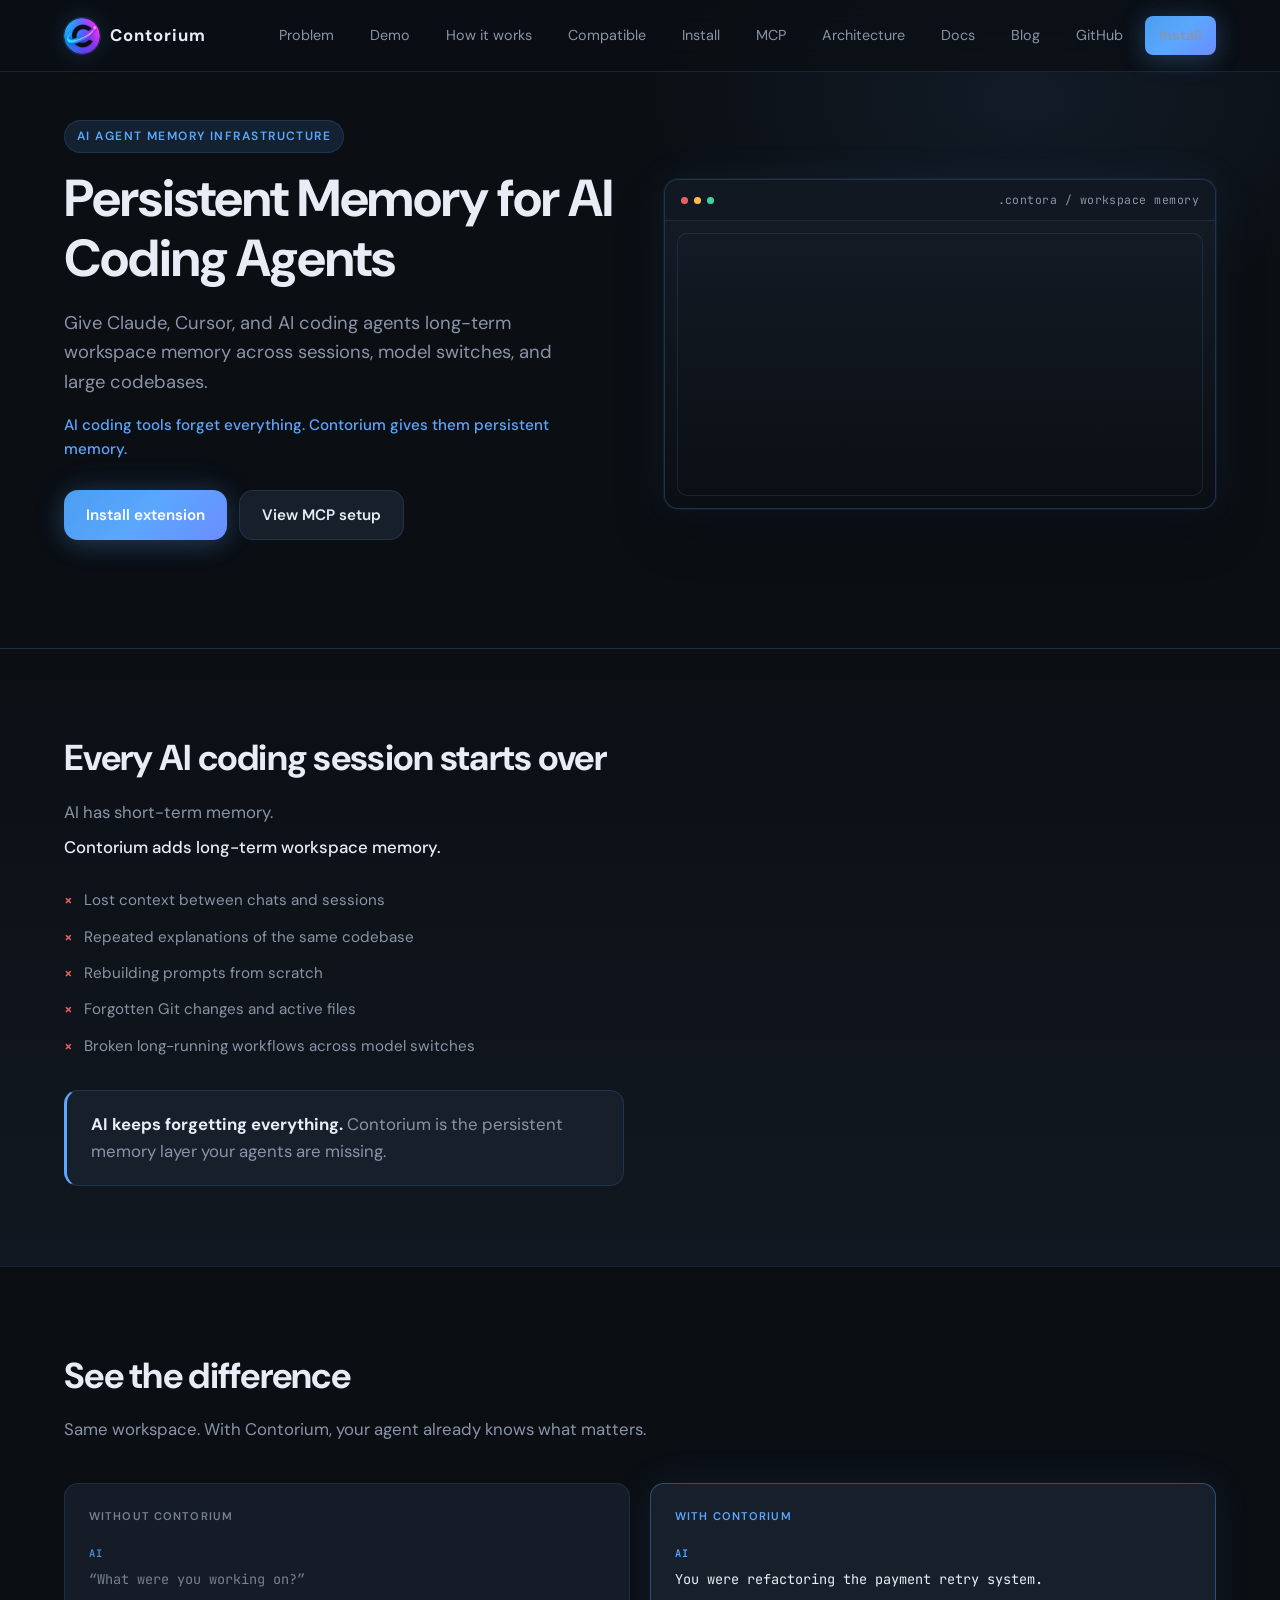
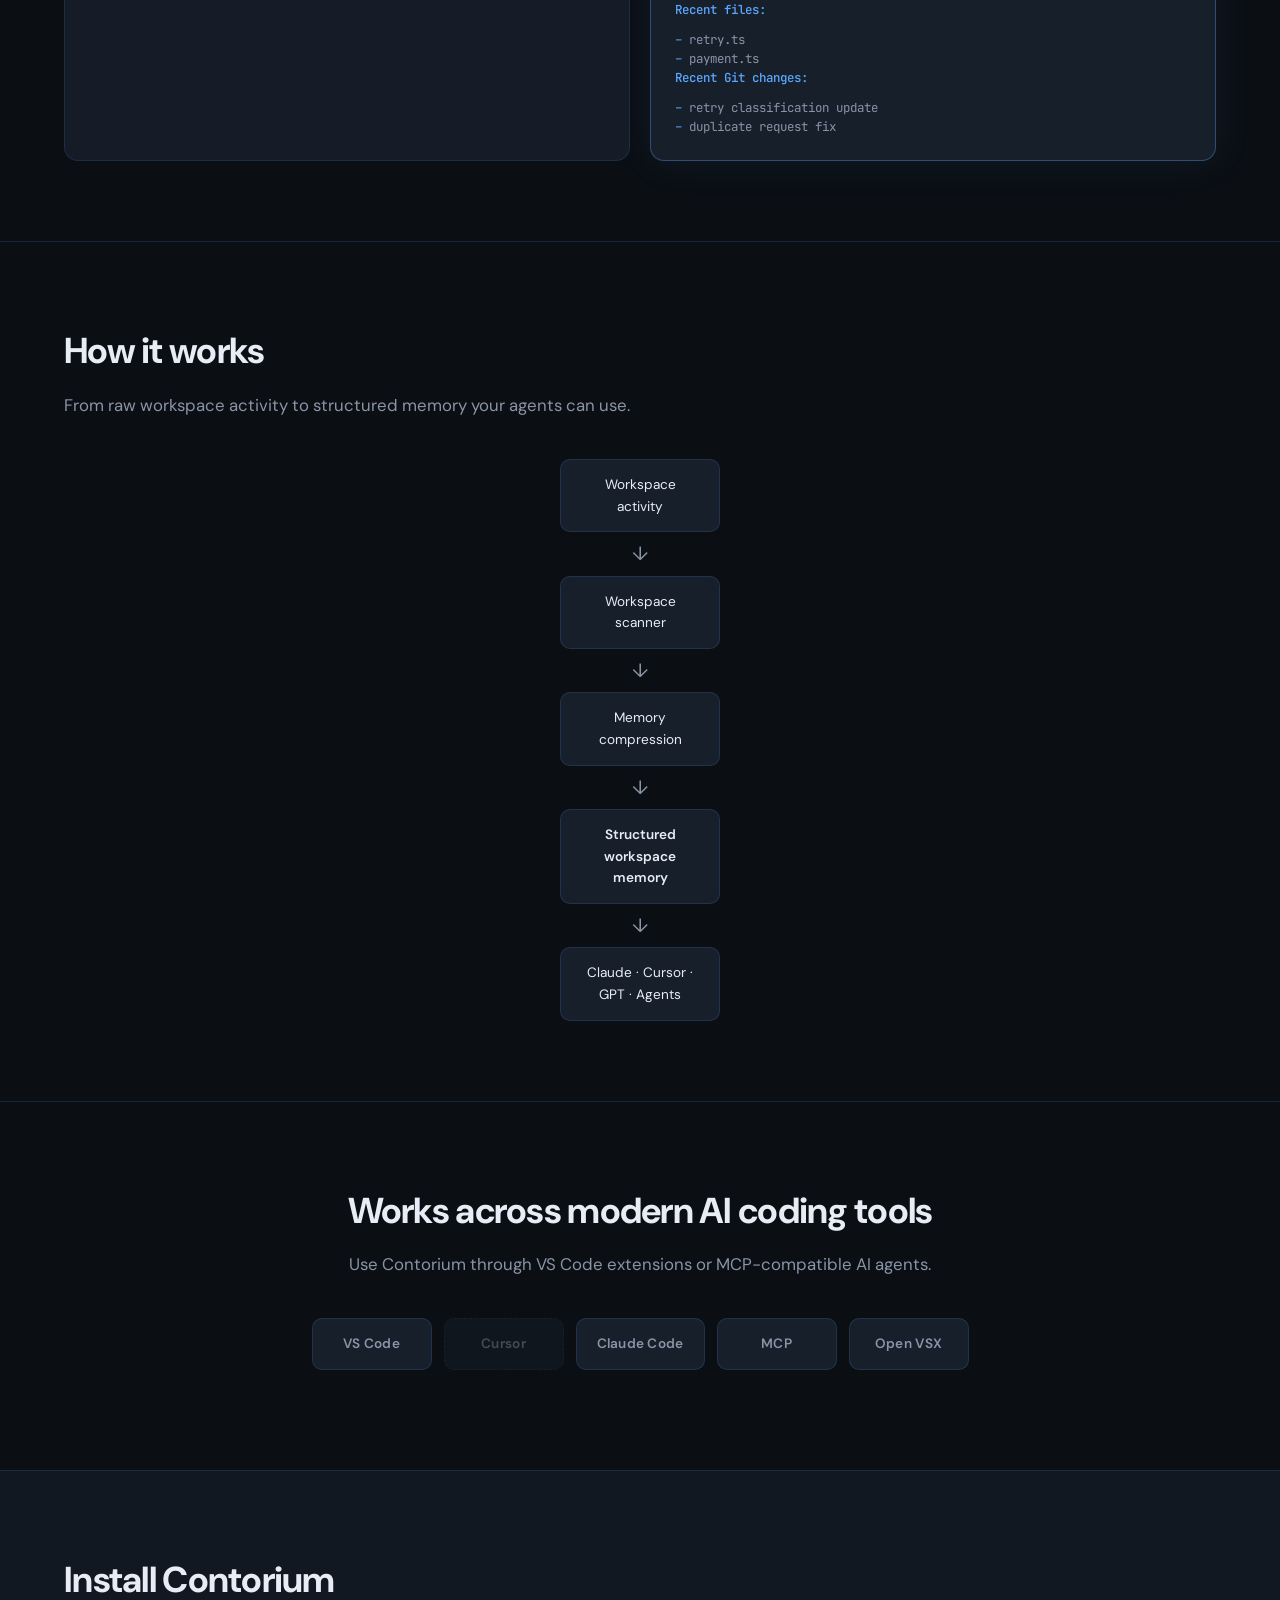
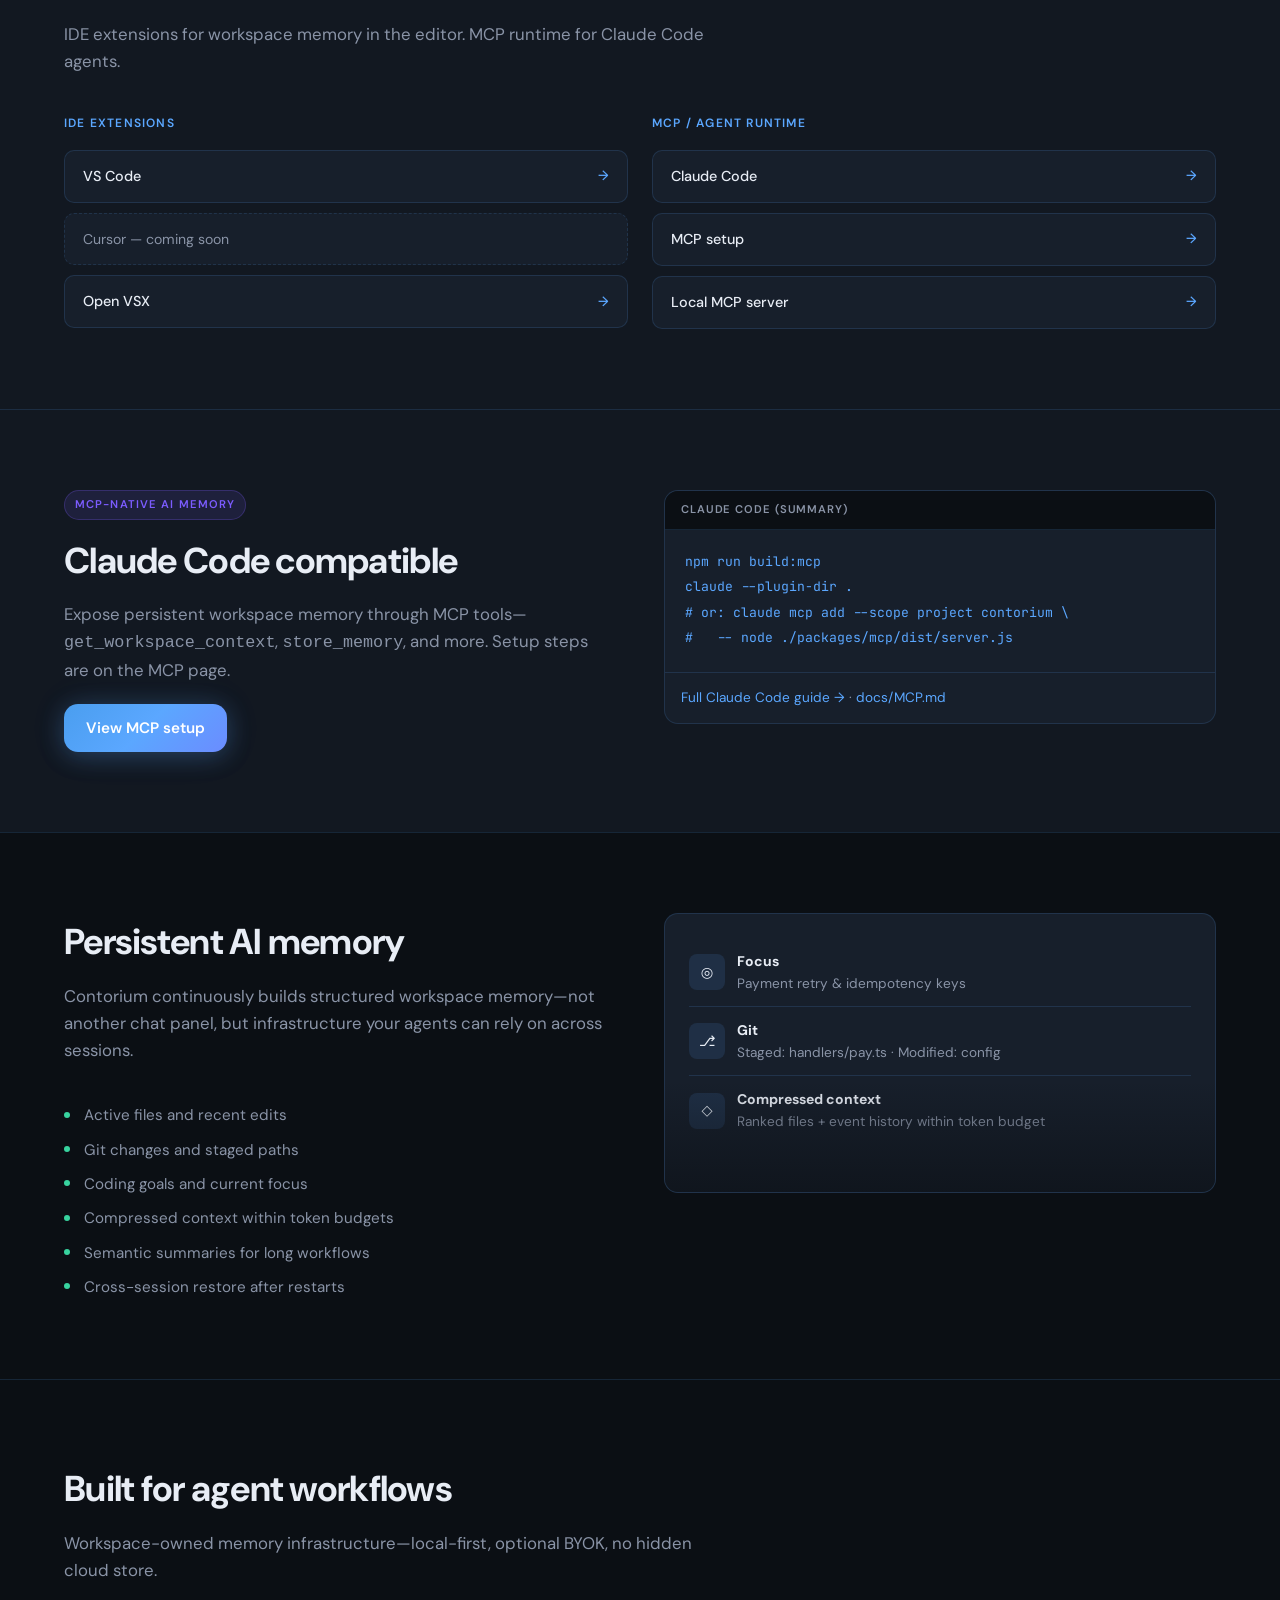
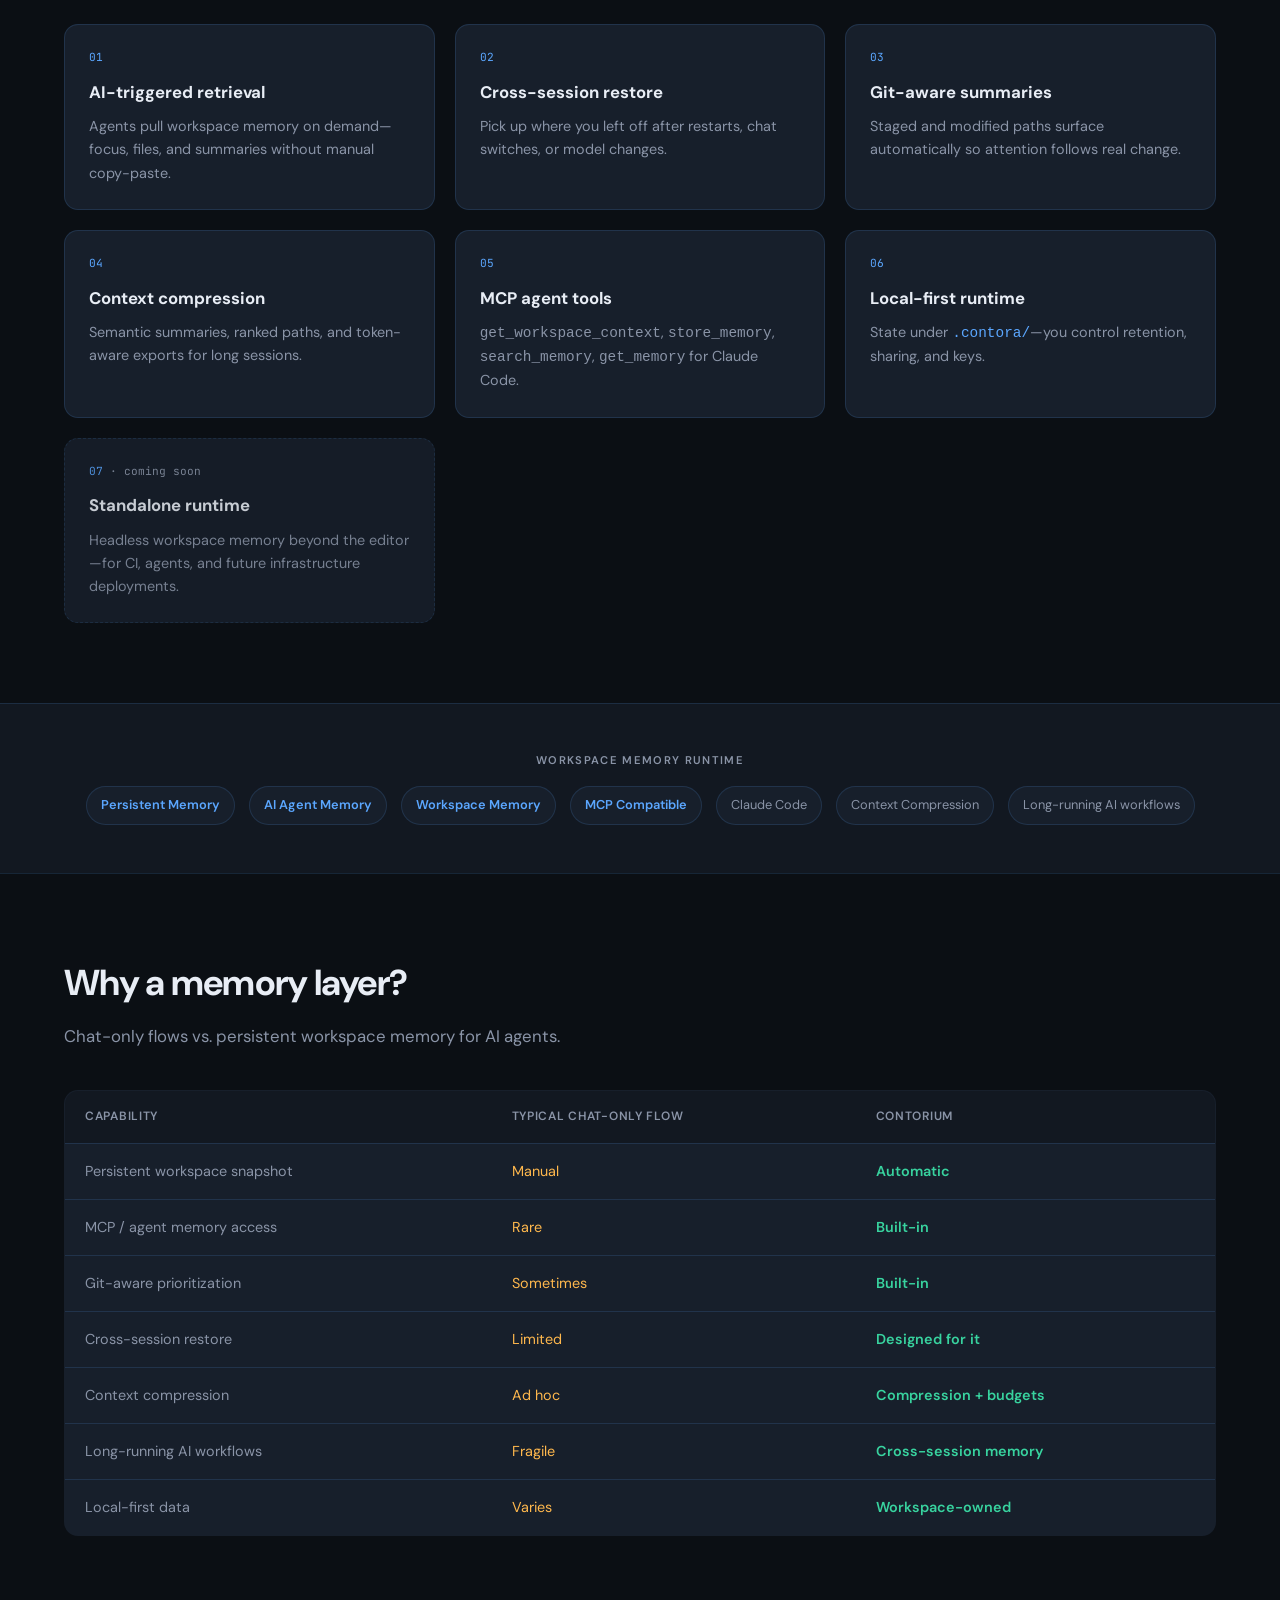
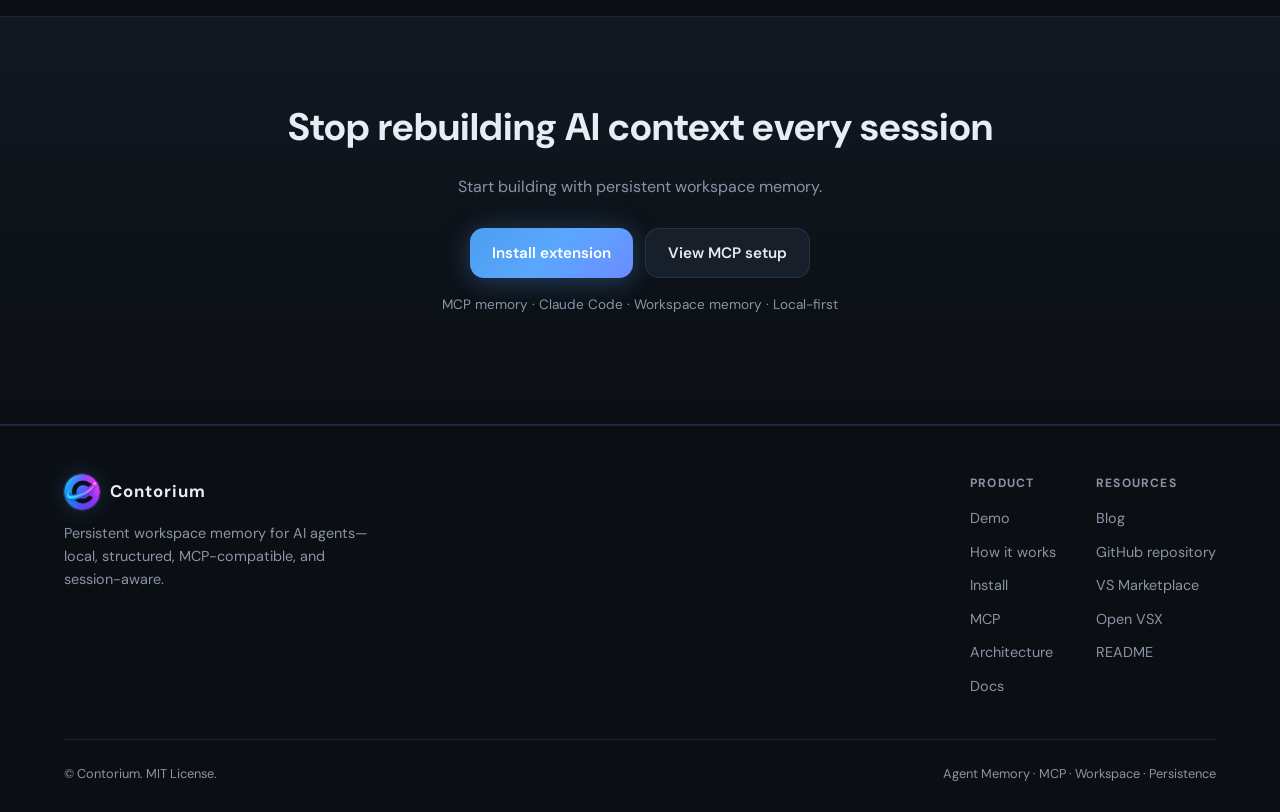
==== index.html @ 0f9ebfb5 "add new content" ====
<!DOCTYPE html>
<html lang="en">
  <head>
    <meta charset="UTF-8" />
    <meta name="viewport" content="width=device-width, initial-scale=1.0" />
    <meta
      name="description"
      content="Contorium — persistent workspace memory for AI coding agents. MCP-compatible memory layer for Claude, Cursor, GPT, and long-running agent workflows."
    />
    <title>Contorium — Persistent Workspace Memory for AI Agents</title>
    <link rel="icon" href="logo.png" type="image/png" />
    <link rel="preconnect" href="https://fonts.googleapis.com" />
    <link rel="preconnect" href="https://fonts.gstatic.com" crossorigin />
    <link
      href="https://fonts.googleapis.com/css2?family=DM+Sans:ital,opsz,wght@0,9..40,400;0,9..40,500;0,9..40,600;0,9..40,700;1,9..40,400&family=JetBrains+Mono:wght@400;500&display=swap"
      rel="stylesheet"
    />
    <link rel="stylesheet" href="styles.css" />
  </head>
  <body>
    <header class="site-header">
      <nav class="nav-inner" aria-label="Primary">
        <a href="#" class="logo">
          <img
            class="logo-img"
            src="logo.png"
            width="36"
            height="36"
            alt="Contorium logo: letter C with blue-to-magenta arc on cyan-to-purple circle"
          />
          Contorium
        </a>
        <div class="nav-links">
          <a href="#problem">Problem</a>
          <a href="#demo">Demo</a>
          <a href="#how">How it works</a>
          <a href="#compatibility">Compatible</a>
          <a href="#install">Install</a>
          <a href="mcp/">MCP</a>
          <a href="architecture/">Architecture</a>
          <a href="docs/">Docs</a>
          <a href="blog/">Blog</a>
          <a href="https://github.com/frankleeeeeee/contorium" target="_blank" rel="noopener noreferrer">GitHub</a>
          <a
            href="#install"
            class="btn btn-primary btn-sm"
            >Install</a
          >
        </div>
      </nav>
    </header>

    <main>
      <!-- Hero -->
      <section class="hero">
        <div class="container hero-grid">
          <div>
            <span class="hero-badge">AI Agent Memory Infrastructure</span>
            <h1>Persistent Memory for AI Coding Agents</h1>
            <p class="hero-lead">
              Give Claude, Cursor, and AI coding agents long-term workspace memory across sessions, model switches, and
              large codebases.
            </p>
            <p class="hero-tagline">AI coding tools forget everything. Contorium gives them persistent memory.</p>
            <div class="hero-ctas">
              <a href="#install" class="btn btn-primary">Install extension</a>
              <a href="mcp/" class="btn btn-ghost">View MCP setup</a>
            </div>
          </div>
          <div class="dashboard hero-video" aria-label="Product demo video">
            <div class="hero-video-chrome">
              <span class="hero-video-dots" aria-hidden="true"><span></span><span></span><span></span></span>
              <span class="hero-video-path">.contora / workspace memory</span>
            </div>
            <div class="hero-video-frame">
              <video src="contorium.mp4" autoplay loop muted playsinline></video>
            </div>
          </div>
        </div>
      </section>

      <!-- Problem -->
      <section class="section section-problem" id="problem">
        <div class="container">
          <h2 class="section-title">Every AI coding session starts over</h2>
          <div class="problem-memory-lines">
            <p>AI has short-term memory.</p>
            <p>Contorium adds long-term workspace memory.</p>
          </div>
          <ul class="problem-list">
            <li>Lost context between chats and sessions</li>
            <li>Repeated explanations of the same codebase</li>
            <li>Rebuilding prompts from scratch</li>
            <li>Forgotten Git changes and active files</li>
            <li>Broken long-running workflows across model switches</li>
          </ul>
          <p class="problem-closer">
            <strong>AI keeps forgetting everything.</strong> Contorium is the persistent memory layer your agents are
            missing.
          </p>
        </div>
      </section>

      <!-- Demo: Without / With -->
      <section class="section" id="demo">
        <div class="container">
          <h2 class="section-title">See the difference</h2>
          <p class="section-lead">Same workspace. With Contorium, your agent already knows what matters.</p>
          <div class="demo-compare">
            <article class="demo-panel demo-panel--without">
              <div class="demo-panel-label">Without Contorium</div>
              <div class="demo-chat">
                <span class="demo-role">AI</span>
                <p>“What were you working on?”</p>
              </div>
            </article>
            <article class="demo-panel demo-panel--with">
              <div class="demo-panel-label">With Contorium</div>
              <div class="demo-chat">
                <span class="demo-role">AI</span>
                <p>You were refactoring the payment retry system.</p>
                <p class="demo-detail"><strong>Recent files:</strong></p>
                <ul class="demo-files">
                  <li>retry.ts</li>
                  <li>payment.ts</li>
                </ul>
                <p class="demo-detail"><strong>Recent Git changes:</strong></p>
                <ul class="demo-files">
                  <li>retry classification update</li>
                  <li>duplicate request fix</li>
                </ul>
              </div>
            </article>
          </div>
        </div>
      </section>

      <!-- How it works -->
      <section class="section" id="how">
        <div class="container">
          <h2 class="section-title">How it works</h2>
          <p class="section-lead">From raw workspace activity to structured memory your agents can use.</p>
          <div class="flow flow-vertical">
            <div class="flow-step">Workspace activity</div>
            <span class="flow-arrow flow-arrow--down" aria-hidden="true">↓</span>
            <div class="flow-step">Workspace scanner</div>
            <span class="flow-arrow flow-arrow--down" aria-hidden="true">↓</span>
            <div class="flow-step">Memory compression</div>
            <span class="flow-arrow flow-arrow--down" aria-hidden="true">↓</span>
            <div class="flow-step flow-step--highlight">Structured workspace memory</div>
            <span class="flow-arrow flow-arrow--down" aria-hidden="true">↓</span>
            <div class="flow-step flow-step--agents">Claude · Cursor · GPT · Agents</div>
          </div>
        </div>
      </section>

      <!-- Compatibility -->
      <section class="section" id="compatibility">
        <div class="container" style="text-align: center">
          <h2 class="section-title">Works across modern AI coding tools</h2>
          <p class="section-lead" style="margin-left: auto; margin-right: auto">
            Use Contorium through VS Code extensions or MCP-compatible AI agents.
          </p>
          <div class="compat-grid" aria-label="Compatible platforms">
            <span class="compat-item">VS Code</span>
            <span class="compat-item compat-item--muted">Cursor</span>
            <span class="compat-item">Claude Code</span>
            <span class="compat-item">MCP</span>
            <span class="compat-item">Open VSX</span>
          </div>
        </div>
      </section>

      <!-- Install -->
      <section class="section section-mcp" id="install">
        <div class="container">
          <h2 class="section-title">Install Contorium</h2>
          <p class="section-lead">IDE extensions for workspace memory in the editor. MCP runtime for Claude Code agents.</p>
          <div class="install-grid">
            <div class="install-col">
              <h3>IDE extensions</h3>
              <ul class="install-links">
                <li>
                  <a
                    href="https://marketplace.visualstudio.com/search?term=contorium&target=VSCode&category=All%20categories&sortBy=Relevance"
                    target="_blank"
                    rel="noopener noreferrer"
                    >VS Code <span class="install-arrow" aria-hidden="true">→</span></a
                  >
                </li>
                <li class="install-empty">Cursor — coming soon</li>
                <li>
                  <a
                    href="https://open-vsx.org/?search=contorium&sortBy=relevance&sortOrder=desc"
                    target="_blank"
                    rel="noopener noreferrer"
                    >Open VSX <span class="install-arrow" aria-hidden="true">→</span></a
                  >
                </li>
              </ul>
            </div>
            <div class="install-col">
              <h3>MCP / agent runtime</h3>
              <ul class="install-links">
                <li>
                  <a href="mcp/#claude-code">Claude Code <span class="install-arrow" aria-hidden="true">→</span></a>
                </li>
                <li>
                  <a href="mcp/">MCP setup <span class="install-arrow" aria-hidden="true">→</span></a>
                </li>
                <li>
                  <a href="mcp/#build">Local MCP server <span class="install-arrow" aria-hidden="true">→</span></a>
                </li>
              </ul>
            </div>
          </div>
        </div>
      </section>

      <!-- MCP teaser -->
      <section class="section section-mcp-teaser">
        <div class="container two-col">
          <div>
            <span class="section-badge">MCP-native AI memory</span>
            <h2 class="section-title">Claude Code compatible</h2>
            <p class="section-lead" style="margin-bottom: 20px">
              Expose persistent workspace memory through MCP tools—<code>get_workspace_context</code>,
              <code>store_memory</code>, and more. Setup steps are on the MCP page.
            </p>
            <a href="mcp/" class="btn btn-primary">View MCP setup</a>
          </div>
          <div class="code-block">
            <div class="code-block-header">Claude Code (summary)</div>
            <pre><code>npm run build:mcp
claude --plugin-dir .
# or: claude mcp add --scope project contorium \
#   -- node ./packages/mcp/dist/server.js</code></pre>
            <p class="code-block-note">
              <a href="mcp/#claude-code">Full Claude Code guide →</a> ·
              <a href="docs/MCP.md">docs/MCP.md</a>
            </p>
          </div>
        </div>
      </section>

      <!-- Persistent AI Memory -->
      <section class="section" id="memory">
        <div class="container two-col">
          <div>
            <h2 class="section-title">Persistent AI memory</h2>
            <p class="section-lead">
              Contorium continuously builds structured workspace memory—not another chat panel, but infrastructure your
              agents can rely on across sessions.
            </p>
            <ul class="memory-bullets">
              <li>Active files and recent edits</li>
              <li>Git changes and staged paths</li>
              <li>Coding goals and current focus</li>
              <li>Compressed context within token budgets</li>
              <li>Semantic summaries for long workflows</li>
              <li>Cross-session restore after restarts</li>
            </ul>
          </div>
          <div class="showcase-visual">
            <div class="memory-row">
              <div class="memory-icon">◎</div>
              <div>
                <strong style="color: var(--text)">Focus</strong>
                <div style="color: var(--text-muted); font-size: 0.85rem">Payment retry &amp; idempotency keys</div>
              </div>
            </div>
            <div class="memory-row">
              <div class="memory-icon">⎇</div>
              <div>
                <strong style="color: var(--text)">Git</strong>
                <div style="color: var(--text-muted); font-size: 0.85rem">Staged: handlers/pay.ts · Modified: config</div>
              </div>
            </div>
            <div class="memory-row">
              <div class="memory-icon">◇</div>
              <div>
                <strong style="color: var(--text)">Compressed context</strong>
                <div style="color: var(--text-muted); font-size: 0.85rem">Ranked files + event history within token budget</div>
              </div>
            </div>
          </div>
        </div>
      </section>

      <!-- Features -->
      <section class="section" id="features">
        <div class="container">
          <h2 class="section-title">Built for agent workflows</h2>
          <p class="section-lead">Workspace-owned memory infrastructure—local-first, optional BYOK, no hidden cloud store.</p>
          <div class="cards">
            <article class="card">
              <div class="card-num">01</div>
              <h3>AI-triggered retrieval</h3>
              <p>Agents pull workspace memory on demand—focus, files, and summaries without manual copy-paste.</p>
            </article>
            <article class="card">
              <div class="card-num">02</div>
              <h3>Cross-session restore</h3>
              <p>Pick up where you left off after restarts, chat switches, or model changes.</p>
            </article>
            <article class="card">
              <div class="card-num">03</div>
              <h3>Git-aware summaries</h3>
              <p>Staged and modified paths surface automatically so attention follows real change.</p>
            </article>
            <article class="card">
              <div class="card-num">04</div>
              <h3>Context compression</h3>
              <p>Semantic summaries, ranked paths, and token-aware exports for long sessions.</p>
            </article>
            <article class="card">
              <div class="card-num">05</div>
              <h3>MCP agent tools</h3>
              <p><code>get_workspace_context</code>, <code>store_memory</code>, <code>search_memory</code>, <code>get_memory</code> for Claude Code.</p>
            </article>
            <article class="card">
              <div class="card-num">06</div>
              <h3>Local-first runtime</h3>
              <p>State under <code style="color: var(--accent)">.contora/</code>—you control retention, sharing, and keys.</p>
            </article>
            <article class="card card--future">
              <div class="card-num">07</div>
              <h3>Standalone runtime</h3>
              <p>Headless workspace memory beyond the editor—for CI, agents, and future infrastructure deployments.</p>
            </article>
          </div>
        </div>
      </section>

      <!-- Keywords -->
      <section class="keywords-band" aria-label="Core capabilities">
        <div class="container">
          <p class="keywords-label">Workspace memory runtime</p>
          <ul class="keywords-list">
            <li><strong>Persistent Memory</strong></li>
            <li><strong>AI Agent Memory</strong></li>
            <li><strong>Workspace Memory</strong></li>
            <li><strong>MCP Compatible</strong></li>
            <li>Claude Code</li>
            <li>Context Compression</li>
            <li>Long-running AI workflows</li>
          </ul>
        </div>
      </section>

      <!-- Comparison -->
      <section class="section">
        <div class="container">
          <h2 class="section-title">Why a memory layer?</h2>
          <p class="section-lead">Chat-only flows vs. persistent workspace memory for AI agents.</p>
          <div style="overflow-x: auto">
            <table class="compare-table">
              <thead>
                <tr>
                  <th>Capability</th>
                  <th>Typical chat-only flow</th>
                  <th>Contorium</th>
                </tr>
              </thead>
              <tbody>
                <tr>
                  <td>Persistent workspace snapshot</td>
                  <td class="check-partial">Manual</td>
                  <td class="check-yes">Automatic</td>
                </tr>
                <tr>
                  <td>MCP / agent memory access</td>
                  <td class="check-partial">Rare</td>
                  <td class="check-yes">Built-in</td>
                </tr>
                <tr>
                  <td>Git-aware prioritization</td>
                  <td class="check-partial">Sometimes</td>
                  <td class="check-yes">Built-in</td>
                </tr>
                <tr>
                  <td>Cross-session restore</td>
                  <td class="check-partial">Limited</td>
                  <td class="check-yes">Designed for it</td>
                </tr>
                <tr>
                  <td>Context compression</td>
                  <td class="check-partial">Ad hoc</td>
                  <td class="check-yes">Compression + budgets</td>
                </tr>
                <tr>
                  <td>Long-running AI workflows</td>
                  <td class="check-partial">Fragile</td>
                  <td class="check-yes">Cross-session memory</td>
                </tr>
                <tr>
                  <td>Local-first data</td>
                  <td class="check-partial">Varies</td>
                  <td class="check-yes">Workspace-owned</td>
                </tr>
              </tbody>
            </table>
          </div>
        </div>
      </section>

      <!-- CTA -->
      <section class="cta-band">
        <h2>Stop rebuilding AI context every session</h2>
        <p>Start building with persistent workspace memory.</p>
        <div class="cta-buttons">
          <a href="#install" class="btn btn-primary">Install extension</a>
          <a href="mcp/" class="btn btn-ghost">View MCP setup</a>
        </div>
        <p class="cta-note">MCP memory · Claude Code · Workspace memory · Local-first</p>
      </section>
    </main>

    <footer class="site-footer">
      <div class="container">
        <div class="footer-grid">
          <div class="footer-brand">
            <a href="#" class="logo">
              <img
                class="logo-img"
                src="logo.png"
                width="36"
                height="36"
                alt="Contorium logo: letter C with blue-to-magenta arc on cyan-to-purple circle"
              />
              Contorium
            </a>
            <p>Persistent workspace memory for AI agents—local, structured, MCP-compatible, and session-aware.</p>
          </div>
          <div class="footer-links">
            <div class="footer-col">
              <h4>Product</h4>
              <ul>
                <li><a href="#demo">Demo</a></li>
                <li><a href="#how">How it works</a></li>
                <li><a href="#install">Install</a></li>
                <li><a href="mcp/">MCP</a></li>
                <li><a href="architecture/">Architecture</a></li>
                <li><a href="docs/">Docs</a></li>
              </ul>
            </div>
            <div class="footer-col">
              <h4>Resources</h4>
              <ul>
                <li><a href="blog/">Blog</a></li>
                <li>
                  <a href="https://github.com/frankleeeeeee/contorium" target="_blank" rel="noopener noreferrer">GitHub repository</a>
                </li>
                <li>
                  <a
                    href="https://marketplace.visualstudio.com/search?term=contorium&target=VSCode&category=All%20categories&sortBy=Relevance"
                    target="_blank"
                    rel="noopener noreferrer"
                    >VS Marketplace</a
                  >
                </li>
                <li>
                  <a
                    href="https://open-vsx.org/?search=contorium&sortBy=relevance&sortOrder=desc"
                    target="_blank"
                    rel="noopener noreferrer"
                    >Open VSX</a
                  >
                </li>
                <li>
                  <a href="https://github.com/frankleeeeeee/contorium#readme" target="_blank" rel="noopener noreferrer">README</a>
                </li>
              </ul>
            </div>
          </div>
        </div>
        <div class="footer-bottom">
          <span>© Contorium. MIT License.</span>
          <span>Agent Memory · MCP · Workspace · Persistence</span>
        </div>
      </div>
    </footer>
  </body>
</html>
---- styles.css ----
/* Contorium — design tokens from brand doc */
:root {
  --bg-primary: #0b0f14;
  --bg-secondary: #121821;
  --bg-card: #171f2b;
  --accent: #5ba7ff;
  --accent-soft: rgba(91, 167, 255, 0.12);
  --accent-2: #7c5cff;
  --text: #e8edf5;
  --text-muted: #8a94a7;
  --success: #38d39f;
  --warning: #ffb84d;
  --border: rgba(91, 167, 255, 0.15);
  --glow: 0 0 40px rgba(91, 167, 255, 0.08);
  --radius: 14px;
  --max-content: 1200px;
  --font-sans: "DM Sans", system-ui, -apple-system, sans-serif;
  --font-mono: "JetBrains Mono", ui-monospace, monospace;
}

*,
*::before,
*::after {
  box-sizing: border-box;
}

html {
  scroll-behavior: smooth;
}

body {
  margin: 0;
  font-family: var(--font-sans);
  font-size: 16px;
  line-height: 1.6;
  color: var(--text);
  background: var(--bg-primary);
  -webkit-font-smoothing: antialiased;
}

a {
  color: var(--accent);
  text-decoration: none;
  transition: color 0.2s, opacity 0.2s;
}

a:hover {
  color: #7eb8ff;
}

img {
  max-width: 100%;
  height: auto;
}

.container {
  width: 100%;
  max-width: var(--max-content);
  margin: 0 auto;
  padding: 0 24px;
}

/* Nav */
.site-header {
  position: fixed;
  top: 0;
  left: 0;
  right: 0;
  z-index: 100;
  background: rgba(11, 15, 20, 0.75);
  backdrop-filter: blur(12px);
  border-bottom: 1px solid var(--border);
}

.nav-inner {
  max-width: var(--max-content);
  margin: 0 auto;
  padding: 16px 24px;
  display: flex;
  align-items: center;
  justify-content: space-between;
  gap: 24px;
}

.logo {
  display: flex;
  align-items: center;
  gap: 10px;
  font-weight: 700;
  font-size: 1.05rem;
  letter-spacing: 0.06em;
  color: var(--text);
}

.logo-img {
  width: 36px;
  height: 36px;
  border-radius: 50%;
  object-fit: cover;
  flex-shrink: 0;
  display: block;
  box-shadow: 0 0 0 1px rgba(91, 167, 255, 0.2), 0 0 24px rgba(91, 167, 255, 0.18);
  animation: pulse-soft 4s ease-in-out infinite;
}

@keyframes pulse-soft {
  0%,
  100% {
    box-shadow: 0 0 20px rgba(91, 167, 255, 0.25);
  }
  50% {
    box-shadow: 0 0 28px rgba(124, 92, 255, 0.35);
  }
}

.nav-links {
  display: flex;
  align-items: center;
  gap: 8px;
  flex-wrap: wrap;
}

.nav-links a {
  color: var(--text-muted);
  font-size: 0.9rem;
  padding: 8px 14px;
  border-radius: 8px;
}

.nav-links a:hover {
  color: var(--text);
  background: var(--accent-soft);
}

.btn {
  display: inline-flex;
  align-items: center;
  justify-content: center;
  gap: 8px;
  padding: 12px 22px;
  font-size: 0.95rem;
  font-weight: 600;
  border-radius: var(--radius);
  border: none;
  cursor: pointer;
  font-family: inherit;
  transition: transform 0.2s, box-shadow 0.2s, background 0.2s;
}

.btn-primary {
  background: linear-gradient(135deg, #4a9eef 0%, var(--accent) 50%, #6b8cff 100%);
  color: #fff;
  box-shadow: var(--glow), 0 4px 24px rgba(91, 167, 255, 0.25);
}

.btn-primary:hover {
  transform: translateY(-2px);
  box-shadow: 0 0 48px rgba(91, 167, 255, 0.15), 0 8px 32px rgba(91, 167, 255, 0.2);
}

.btn-ghost {
  background: var(--bg-card);
  color: var(--text);
  border: 1px solid var(--border);
}

.btn-ghost:hover {
  border-color: rgba(91, 167, 255, 0.35);
  background: var(--bg-secondary);
  transform: translateY(-1px);
}

.btn-sm {
  padding: 10px 18px;
  font-size: 0.875rem;
}

/* Hero */
.hero {
  padding: 120px 0 80px;
  position: relative;
  overflow: hidden;
}

.hero::before {
  content: "";
  position: absolute;
  top: -20%;
  right: -10%;
  width: 60%;
  height: 70%;
  background: radial-gradient(ellipse, rgba(91, 167, 255, 0.08) 0%, transparent 70%);
  pointer-events: none;
}

.hero-grid {
  display: grid;
  grid-template-columns: 1fr 1fr;
  gap: 48px;
  align-items: center;
}

@media (max-width: 960px) {
  .hero-grid {
    grid-template-columns: 1fr;
  }
}

.hero-badge {
  display: inline-block;
  font-size: 0.75rem;
  font-weight: 600;
  letter-spacing: 0.12em;
  text-transform: uppercase;
  color: var(--accent);
  margin-bottom: 16px;
  padding: 6px 12px;
  background: var(--accent-soft);
  border-radius: 999px;
  border: 1px solid var(--border);
}

.hero h1 {
  font-size: clamp(2.25rem, 5vw, 3.25rem);
  font-weight: 700;
  line-height: 1.15;
  letter-spacing: -0.02em;
  margin: 0 0 20px;
}

.hero-lead {
  font-size: 1.15rem;
  color: var(--text-muted);
  margin: 0 0 16px;
  max-width: 520px;
}

.hero-tagline {
  font-size: 0.95rem;
  color: var(--accent);
  margin: 0 0 28px;
  max-width: 520px;
  font-weight: 500;
}

.hero-ctas {
  display: flex;
  flex-wrap: wrap;
  gap: 12px;
  margin-bottom: 28px;
}

.hero-checks {
  list-style: none;
  padding: 0;
  margin: 0;
  display: flex;
  flex-wrap: wrap;
  gap: 12px 20px;
}

.hero-checks li {
  font-size: 0.875rem;
  color: var(--text-muted);
  display: flex;
  align-items: center;
  gap: 6px;
}

.hero-checks li::before {
  content: "";
  width: 6px;
  height: 6px;
  border-radius: 50%;
  background: var(--success);
  flex-shrink: 0;
}

/* Dashboard mock */
.dashboard {
  background: var(--bg-card);
  border: 1px solid var(--border);
  border-radius: var(--radius);
  padding: 20px;
  box-shadow: var(--glow);
  backdrop-filter: blur(8px);
  transition: transform 0.35s ease, box-shadow 0.35s ease;
}

.dashboard.hero-video:hover {
  transform: translateY(-4px);
  box-shadow: 0 0 60px rgba(91, 167, 255, 0.1), 0 24px 48px rgba(0, 0, 0, 0.35), 0 0 0 1px rgba(91, 167, 255, 0.1);
}

.dashboard.hero-video {
  padding: 0;
  overflow: hidden;
  position: relative;
  box-shadow: var(--glow), 0 0 0 1px rgba(91, 167, 255, 0.08), 0 24px 48px rgba(0, 0, 0, 0.28);
}

.hero-video-chrome {
  position: relative;
  z-index: 0;
  display: flex;
  align-items: center;
  justify-content: space-between;
  gap: 12px;
  padding: 11px 16px;
  background: var(--bg-secondary);
  border-bottom: 1px solid var(--border);
}

.hero-video-dots {
  display: flex;
  gap: 6px;
  flex-shrink: 0;
}

.hero-video-dots span {
  width: 7px;
  height: 7px;
  border-radius: 50%;
  background: var(--bg-card);
  box-shadow: inset 0 0 0 1px rgba(255, 255, 255, 0.06);
}

.hero-video-dots span:nth-child(1) {
  background: #e85d5d;
}
.hero-video-dots span:nth-child(2) {
  background: var(--warning);
}
.hero-video-dots span:nth-child(3) {
  background: var(--success);
}

.hero-video-path {
  font-family: var(--font-mono);
  font-size: 0.72rem;
  color: var(--text-muted);
  letter-spacing: 0.04em;
  text-align: right;
  flex: 1;
  min-width: 0;
  white-space: nowrap;
  overflow: hidden;
  text-overflow: ellipsis;
}

.hero-video-frame {
  position: relative;
  z-index: 0;
  padding: 12px;
  background: linear-gradient(180deg, rgba(18, 24, 33, 0.65) 0%, var(--bg-primary) 100%);
}

.hero-video-frame::after {
  content: "";
  position: absolute;
  inset: 12px;
  border-radius: 10px;
  box-shadow: inset 0 0 0 1px rgba(91, 167, 255, 0.14);
  pointer-events: none;
}

.hero-video-frame video {
  display: block;
  width: 100%;
  height: auto;
  vertical-align: top;
  border-radius: 10px;
  position: relative;
  z-index: 0;
}

.dashboard-header {
  display: flex;
  align-items: center;
  justify-content: space-between;
  margin-bottom: 16px;
  padding-bottom: 12px;
  border-bottom: 1px solid var(--border);
  font-size: 0.75rem;
  font-family: var(--font-mono);
  color: var(--text-muted);
}

.dashboard-dot {
  display: flex;
  gap: 6px;
}

.dashboard-dot span {
  width: 8px;
  height: 8px;
  border-radius: 50%;
  background: var(--bg-secondary);
}

.dashboard-dot span:nth-child(1) {
  background: #ff6b6b;
}
.dashboard-dot span:nth-child(2) {
  background: var(--warning);
}
.dashboard-dot span:nth-child(3) {
  background: var(--success);
}

.dashboard-grid {
  display: grid;
  grid-template-columns: 1fr 1fr;
  gap: 12px;
}

@media (max-width: 520px) {
  .dashboard-grid {
    grid-template-columns: 1fr;
  }
}

.panel {
  background: var(--bg-secondary);
  border: 1px solid var(--border);
  border-radius: 10px;
  padding: 14px;
  font-size: 0.8rem;
}

.panel-label {
  font-size: 0.65rem;
  text-transform: uppercase;
  letter-spacing: 0.08em;
  color: var(--accent);
  margin-bottom: 8px;
}

.panel-value {
  color: var(--text);
  line-height: 1.4;
}

.typewriter {
  font-family: var(--font-mono);
  font-size: 0.78rem;
  color: var(--text-muted);
  min-height: 2.6em;
  border-left: 2px solid var(--accent);
  padding-left: 10px;
  margin-top: 8px;
}

.panel-wide {
  grid-column: 1 / -1;
}

.timeline-mini {
  display: flex;
  gap: 8px;
  margin-top: 10px;
  flex-wrap: wrap;
}

.timeline-mini span {
  padding: 4px 10px;
  border-radius: 6px;
  background: var(--bg-primary);
  font-family: var(--font-mono);
  font-size: 0.7rem;
  color: var(--text-muted);
  animation: fade-in 3s ease infinite;
}

.timeline-mini span:nth-child(2) {
  animation-delay: 0.5s;
}
.timeline-mini span:nth-child(3) {
  animation-delay: 1s;
}

@keyframes fade-in {
  0%,
  100% {
    opacity: 0.5;
  }
  50% {
    opacity: 1;
    color: var(--accent);
  }
}

.git-line {
  font-family: var(--font-mono);
  font-size: 0.72rem;
  color: var(--success);
  margin-top: 6px;
}

/* Sections */
.section {
  padding: 80px 0;
  border-top: 1px solid var(--border);
}

.section-title {
  font-size: clamp(1.75rem, 3vw, 2.25rem);
  font-weight: 700;
  letter-spacing: -0.02em;
  margin: 0 0 12px;
}

.section-lead {
  color: var(--text-muted);
  font-size: 1.05rem;
  max-width: 640px;
  margin: 0 0 40px;
}

.section-badge {
  display: inline-block;
  font-size: 0.7rem;
  font-weight: 600;
  letter-spacing: 0.1em;
  text-transform: uppercase;
  color: var(--accent-2);
  margin-bottom: 12px;
  padding: 5px 10px;
  background: rgba(124, 92, 255, 0.12);
  border-radius: 999px;
  border: 1px solid rgba(124, 92, 255, 0.25);
}

/* Problem */
.section-problem {
  background: linear-gradient(180deg, var(--bg-primary) 0%, var(--bg-secondary) 100%);
}

.problem-list {
  list-style: none;
  padding: 0;
  margin: 0 0 32px;
  display: grid;
  gap: 12px;
  max-width: 560px;
}

.problem-list li {
  position: relative;
  padding-left: 20px;
  color: var(--text-muted);
  font-size: 0.95rem;
}

.problem-list li::before {
  content: "×";
  position: absolute;
  left: 0;
  color: #e85d5d;
  font-weight: 600;
}

.problem-closer {
  font-size: 1.05rem;
  color: var(--text-muted);
  max-width: 560px;
  margin: 0;
  padding: 20px 24px;
  background: var(--bg-card);
  border: 1px solid var(--border);
  border-radius: var(--radius);
  border-left: 3px solid var(--accent);
}

.problem-closer strong {
  color: var(--text);
}

/* Demo compare */
.demo-compare {
  display: grid;
  grid-template-columns: 1fr 1fr;
  gap: 20px;
}

@media (max-width: 768px) {
  .demo-compare {
    grid-template-columns: 1fr;
  }
}

.demo-panel {
  background: var(--bg-card);
  border: 1px solid var(--border);
  border-radius: var(--radius);
  padding: 24px;
  min-height: 200px;
}

.demo-panel--without {
  opacity: 0.85;
}

.demo-panel--with {
  border-color: rgba(91, 167, 255, 0.35);
  box-shadow: var(--glow);
}

.demo-panel-label {
  font-size: 0.7rem;
  font-weight: 600;
  text-transform: uppercase;
  letter-spacing: 0.1em;
  color: var(--text-muted);
  margin-bottom: 16px;
}

.demo-panel--with .demo-panel-label {
  color: var(--accent);
}

.demo-chat {
  font-family: var(--font-mono);
  font-size: 0.85rem;
  line-height: 1.55;
}

.demo-role {
  display: inline-block;
  font-size: 0.65rem;
  font-weight: 600;
  text-transform: uppercase;
  letter-spacing: 0.08em;
  color: var(--accent);
  margin-bottom: 8px;
}

.demo-chat p {
  margin: 0 0 10px;
  color: var(--text-muted);
}

.demo-panel--with .demo-chat p {
  color: var(--text);
}

.demo-detail {
  font-size: 0.78rem !important;
  color: var(--text-muted) !important;
}

.demo-detail strong {
  color: var(--accent);
  font-weight: 500;
}

/* Vertical flow */
.flow-vertical {
  flex-direction: column;
  align-items: center;
  max-width: 320px;
  margin-left: auto;
  margin-right: auto;
}

.flow-arrow--down {
  transform: none;
  line-height: 1;
}

.flow-step--highlight {
  border-color: rgba(91, 167, 255, 0.4);
  background: var(--accent-soft);
  color: var(--text);
  font-weight: 600;
  max-width: 280px;
}

.flow-step--agents {
  border-color: rgba(124, 92, 255, 0.35);
  background: rgba(124, 92, 255, 0.08);
  font-size: 0.8rem;
  max-width: 280px;
}

/* MCP */
.section-mcp {
  background: var(--bg-secondary);
}

.agent-list {
  list-style: none;
  padding: 0;
  margin: 0;
  display: flex;
  flex-wrap: wrap;
  gap: 10px;
}

.agent-list li {
  font-size: 0.85rem;
  padding: 8px 14px;
  background: var(--bg-card);
  border: 1px solid var(--border);
  border-radius: 999px;
  color: var(--text-muted);
}

.code-block {
  background: var(--bg-card);
  border: 1px solid var(--border);
  border-radius: var(--radius);
  overflow: hidden;
}

.code-block-header {
  padding: 10px 16px;
  font-size: 0.7rem;
  font-weight: 600;
  text-transform: uppercase;
  letter-spacing: 0.08em;
  color: var(--text-muted);
  background: var(--bg-primary);
  border-bottom: 1px solid var(--border);
}

.code-block pre {
  margin: 0;
  padding: 20px;
  overflow-x: auto;
}

.code-block code {
  font-family: var(--font-mono);
  font-size: 0.82rem;
  color: var(--accent);
  line-height: 1.5;
  white-space: pre;
}

.code-block-note {
  margin: 0;
  padding: 14px 16px;
  font-size: 0.85rem;
  color: var(--text-muted);
  border-top: 1px solid var(--border);
}

/* Memory bullets */
.memory-bullets {
  list-style: none;
  padding: 0;
  margin: 0;
  display: grid;
  gap: 10px;
}

.memory-bullets li {
  position: relative;
  padding-left: 20px;
  color: var(--text-muted);
  font-size: 0.95rem;
}

.memory-bullets li::before {
  content: "";
  position: absolute;
  left: 0;
  top: 0.55em;
  width: 6px;
  height: 6px;
  border-radius: 50%;
  background: var(--success);
}

.two-col {
  display: grid;
  grid-template-columns: 1fr 1fr;
  gap: 48px;
  align-items: start;
}

@media (max-width: 900px) {
  .two-col {
    grid-template-columns: 1fr;
  }
}

.feature-list h3 {
  font-size: 1rem;
  margin: 24px 0 8px;
  color: var(--text);
}

.feature-list h3:first-child {
  margin-top: 0;
}

.feature-list p {
  margin: 0;
  color: var(--text-muted);
  font-size: 0.95rem;
}

.showcase-visual {
  background: var(--bg-card);
  border: 1px solid var(--border);
  border-radius: var(--radius);
  padding: 24px;
  min-height: 280px;
  position: relative;
  overflow: hidden;
}

.showcase-visual::after {
  content: "";
  position: absolute;
  inset: 0;
  background: linear-gradient(180deg, transparent 60%, rgba(11, 15, 20, 0.6));
  pointer-events: none;
}

.memory-row {
  display: flex;
  align-items: center;
  gap: 12px;
  padding: 12px 0;
  border-bottom: 1px solid var(--border);
  font-size: 0.875rem;
}

.memory-row:last-child {
  border-bottom: none;
}

.memory-icon {
  width: 36px;
  height: 36px;
  border-radius: 8px;
  background: var(--accent-soft);
  display: flex;
  align-items: center;
  justify-content: center;
  font-size: 0.9rem;
  flex-shrink: 0;
}

/* Timeline */
.timeline {
  position: relative;
  padding-left: 28px;
}

.timeline::before {
  content: "";
  position: absolute;
  left: 7px;
  top: 0;
  bottom: 0;
  width: 2px;
  background: linear-gradient(180deg, var(--accent), var(--accent-2));
  opacity: 0.4;
  border-radius: 2px;
}

.timeline-item {
  position: relative;
  padding-bottom: 32px;
}

.timeline-item::before {
  content: "";
  position: absolute;
  left: -24px;
  top: 4px;
  width: 10px;
  height: 10px;
  border-radius: 50%;
  background: var(--bg-primary);
  border: 2px solid var(--accent);
}

.timeline-item h4 {
  margin: 0 0 6px;
  font-size: 1rem;
}

.timeline-item p {
  margin: 0;
  color: var(--text-muted);
  font-size: 0.9rem;
}

/* Feature cards */
.cards {
  display: grid;
  grid-template-columns: repeat(3, 1fr);
  gap: 20px;
}

@media (max-width: 900px) {
  .cards {
    grid-template-columns: 1fr;
  }
}

.card {
  background: var(--bg-card);
  border: 1px solid var(--border);
  border-radius: var(--radius);
  padding: 24px;
  transition: transform 0.25s ease, border-color 0.25s ease, box-shadow 0.25s ease;
}

.card:hover {
  transform: translateY(-3px);
  border-color: rgba(91, 167, 255, 0.28);
  box-shadow: var(--glow);
}

.card h3 {
  margin: 0 0 10px;
  font-size: 1.05rem;
}

.card p {
  margin: 0;
  font-size: 0.9rem;
  color: var(--text-muted);
}

.card-num {
  font-family: var(--font-mono);
  font-size: 0.7rem;
  color: var(--accent);
  margin-bottom: 12px;
}

/* How it works flow */
.flow {
  display: flex;
  flex-wrap: wrap;
  align-items: center;
  justify-content: center;
  gap: 12px;
  margin-top: 32px;
}

.flow-step {
  background: var(--bg-card);
  border: 1px solid var(--border);
  border-radius: 10px;
  padding: 14px 20px;
  font-size: 0.85rem;
  text-align: center;
  max-width: 160px;
}

.flow-arrow {
  color: var(--text-muted);
  font-size: 1.2rem;
}

/* Comparison */
.compare-table {
  width: 100%;
  border-collapse: collapse;
  font-size: 0.9rem;
  background: var(--bg-card);
  border-radius: var(--radius);
  overflow: hidden;
  border: 1px solid var(--border);
}

.compare-table th,
.compare-table td {
  padding: 16px 20px;
  text-align: left;
  border-bottom: 1px solid var(--border);
}

.compare-table th {
  background: var(--bg-secondary);
  color: var(--text-muted);
  font-weight: 600;
  font-size: 0.75rem;
  text-transform: uppercase;
  letter-spacing: 0.06em;
}

.compare-table tr:last-child td {
  border-bottom: none;
}

.compare-table td:first-child {
  color: var(--text-muted);
}

.check-yes {
  color: var(--success);
  font-weight: 600;
}

.check-partial {
  color: var(--warning);
}

/* CTA band */
.cta-band {
  text-align: center;
  padding: 80px 24px;
  background: linear-gradient(180deg, var(--bg-secondary) 0%, var(--bg-primary) 100%);
  border-top: 1px solid var(--border);
  border-bottom: 1px solid var(--border);
}

.cta-band h2 {
  font-size: clamp(1.75rem, 3vw, 2.5rem);
  margin: 0 0 16px;
}

.cta-band p {
  color: var(--text-muted);
  margin: 0 0 28px;
}

.cta-buttons {
  display: flex;
  flex-wrap: wrap;
  gap: 12px;
  justify-content: center;
  margin-bottom: 16px;
}

.cta-note {
  font-size: 0.85rem;
  color: var(--text-muted);
}

/* Quotes */
.quotes {
  display: grid;
  grid-template-columns: repeat(2, 1fr);
  gap: 20px;
}

@media (max-width: 700px) {
  .quotes {
    grid-template-columns: 1fr;
  }
}

.quote {
  border-left: 3px solid var(--accent);
  padding: 16px 20px;
  background: var(--bg-secondary);
  border-radius: 0 var(--radius) var(--radius) 0;
  font-style: italic;
  color: var(--text-muted);
  font-size: 1rem;
}

.quote strong {
  color: var(--text);
  font-style: normal;
}

/* Footer */
.site-footer {
  padding: 48px 0 32px;
  border-top: 1px solid var(--border);
}

.footer-grid {
  display: flex;
  flex-wrap: wrap;
  justify-content: space-between;
  gap: 32px;
  margin-bottom: 32px;
}

.footer-brand p {
  color: var(--text-muted);
  font-size: 0.9rem;
  max-width: 320px;
  margin: 12px 0 0;
}

.footer-links {
  display: flex;
  gap: 40px;
  flex-wrap: wrap;
}

.footer-col h4 {
  font-size: 0.75rem;
  text-transform: uppercase;
  letter-spacing: 0.1em;
  color: var(--text-muted);
  margin: 0 0 12px;
}

.footer-col ul {
  list-style: none;
  padding: 0;
  margin: 0;
}

.footer-col li {
  margin-bottom: 8px;
}

.footer-col a {
  color: var(--text-muted);
  font-size: 0.9rem;
}

.footer-col a:hover {
  color: var(--text);
}

.footer-bottom {
  padding-top: 24px;
  border-top: 1px solid var(--border);
  font-size: 0.8rem;
  color: var(--text-muted);
  display: flex;
  flex-wrap: wrap;
  justify-content: space-between;
  gap: 12px;
}

/* Dev experience block */
.dev-block {
  background: var(--bg-card);
  border: 1px solid var(--border);
  border-radius: var(--radius);
  padding: 28px 32px;
}

.dev-block p {
  margin: 0 0 12px;
  color: var(--text-muted);
}

.dev-block p:last-child {
  margin-bottom: 0;
}

/* Keywords band */
.keywords-band {
  padding: 48px 0;
  background: var(--bg-secondary);
  border-top: 1px solid var(--border);
}

.keywords-label {
  font-size: 0.7rem;
  font-weight: 600;
  text-transform: uppercase;
  letter-spacing: 0.12em;
  color: var(--text-muted);
  margin: 0 0 16px;
  text-align: center;
}

.keywords-list {
  list-style: none;
  padding: 0;
  margin: 0;
  display: flex;
  flex-wrap: wrap;
  justify-content: center;
  gap: 10px 14px;
}

.keywords-list li {
  font-size: 0.8rem;
  padding: 8px 14px;
  background: var(--bg-card);
  border: 1px solid var(--border);
  border-radius: 999px;
  color: var(--text-muted);
}

.keywords-list li strong {
  color: var(--accent);
  font-weight: 600;
}

.card--future {
  opacity: 0.85;
  border-style: dashed;
}

.card--future .card-num::after {
  content: " · coming soon";
  color: var(--text-muted);
  font-weight: 400;
}

.problem-memory-lines {
  display: grid;
  gap: 8px;
  margin: 0 0 28px;
  max-width: 560px;
}

.problem-memory-lines p {
  margin: 0;
  font-size: 1.05rem;
  color: var(--text-muted);
}

.problem-memory-lines p:last-child {
  color: var(--text);
  font-weight: 500;
}

.section-cta-inline {
  margin-top: 24px;
}

.demo-files {
  list-style: none;
  padding: 0;
  margin: 8px 0 0;
}

.demo-files li {
  padding-left: 14px;
  position: relative;
  font-size: 0.78rem;
  color: var(--text-muted) !important;
}

.demo-files li::before {
  content: "–";
  position: absolute;
  left: 0;
  color: var(--accent);
}

.nav-links a.nav-active {
  color: var(--text);
  background: var(--accent-soft);
}

/* Subpages */
.page-main {
  padding-top: 88px;
}

.page-hero {
  padding: 64px 0 48px;
  border-bottom: 1px solid var(--border);
  background: linear-gradient(180deg, var(--bg-secondary) 0%, var(--bg-primary) 100%);
}

.page-hero h1 {
  font-size: clamp(2rem, 4vw, 2.75rem);
  font-weight: 700;
  letter-spacing: -0.02em;
  margin: 0 0 16px;
  line-height: 1.2;
}

.page-hero-lead {
  font-size: 1.1rem;
  color: var(--text-muted);
  max-width: 640px;
  margin: 0;
}

.page-section {
  padding: 64px 0;
  border-bottom: 1px solid var(--border);
}

.page-section:last-of-type {
  border-bottom: none;
}

.page-section h2 {
  font-size: 1.5rem;
  font-weight: 700;
  margin: 0 0 12px;
  letter-spacing: -0.02em;
}

.page-section > .container > p {
  color: var(--text-muted);
  max-width: 640px;
  margin: 0 0 24px;
}

.example-grid {
  display: grid;
  gap: 20px;
}

@media (min-width: 900px) {
  .example-grid--2 {
    grid-template-columns: 1fr 1fr;
  }
}

.example-card {
  background: var(--bg-card);
  border: 1px solid var(--border);
  border-radius: var(--radius);
  overflow: hidden;
}

.example-card h3 {
  margin: 0;
  padding: 14px 18px;
  font-size: 0.85rem;
  font-weight: 600;
  background: var(--bg-secondary);
  border-bottom: 1px solid var(--border);
}

.example-card pre {
  margin: 0;
  padding: 18px;
  overflow-x: auto;
  font-family: var(--font-mono);
  font-size: 0.78rem;
  line-height: 1.55;
  color: var(--text-muted);
}

.example-card code {
  color: var(--text);
}

.example-card .example-desc {
  padding: 14px 18px;
  margin: 0;
  font-size: 0.85rem;
  color: var(--text-muted);
  border-top: 1px solid var(--border);
}

.steps-list {
  list-style: none;
  padding: 0;
  margin: 0;
  counter-reset: step;
  max-width: 640px;
}

.steps-list li {
  position: relative;
  padding: 0 0 28px 48px;
  color: var(--text-muted);
  font-size: 0.95rem;
}

.steps-list li::before {
  counter-increment: step;
  content: counter(step);
  position: absolute;
  left: 0;
  top: 0;
  width: 32px;
  height: 32px;
  border-radius: 50%;
  background: var(--accent-soft);
  border: 1px solid var(--border);
  color: var(--accent);
  font-weight: 700;
  font-size: 0.85rem;
  display: flex;
  align-items: center;
  justify-content: center;
}

.steps-list li strong {
  display: block;
  color: var(--text);
  margin-bottom: 4px;
}

.arch-diagram {
  display: flex;
  flex-wrap: wrap;
  align-items: center;
  justify-content: center;
  gap: 10px;
  margin: 32px 0;
}

.arch-box {
  background: var(--bg-card);
  border: 1px solid var(--border);
  border-radius: 10px;
  padding: 12px 16px;
  font-size: 0.82rem;
  text-align: center;
}

.arch-arrow {
  color: var(--text-muted);
}

.dir-tree {
  font-family: var(--font-mono);
  font-size: 0.82rem;
  background: var(--bg-card);
  border: 1px solid var(--border);
  border-radius: var(--radius);
  padding: 20px 24px;
  color: var(--text-muted);
  line-height: 1.7;
  max-width: 480px;
}

.dir-tree .dir-highlight {
  color: var(--accent);
}

.blog-list {
  list-style: none;
  padding: 0;
  margin: 0;
  display: grid;
  gap: 16px;
  max-width: 640px;
}

.blog-list li {
  padding: 20px 24px;
  background: var(--bg-card);
  border: 1px solid var(--border);
  border-radius: var(--radius);
}

.blog-list li h3 {
  margin: 0 0 6px;
  font-size: 1rem;
  color: var(--text);
}

.blog-list li p {
  margin: 0;
  font-size: 0.9rem;
  color: var(--text-muted);
}

.blog-tag {
  display: inline-block;
  font-size: 0.65rem;
  font-weight: 600;
  text-transform: uppercase;
  letter-spacing: 0.08em;
  color: var(--accent-2);
  margin-bottom: 8px;
}

.blog-coming {
  text-align: center;
  padding: 48px 24px;
  background: var(--bg-card);
  border: 1px dashed var(--border);
  border-radius: var(--radius);
  color: var(--text-muted);
  max-width: 560px;
}

/* Compatibility logo grid */
.compat-grid {
  display: flex;
  flex-wrap: wrap;
  justify-content: center;
  gap: 12px;
  margin: 28px 0 20px;
}

.compat-item {
  display: flex;
  align-items: center;
  justify-content: center;
  min-width: 120px;
  padding: 14px 20px;
  background: var(--bg-card);
  border: 1px solid var(--border);
  border-radius: 10px;
  font-size: 0.85rem;
  font-weight: 600;
  color: var(--text-muted);
  letter-spacing: 0.02em;
}

.compat-item--muted {
  opacity: 0.45;
  border-style: dashed;
}

/* Install cards */
.install-grid {
  display: grid;
  grid-template-columns: 1fr 1fr;
  gap: 24px;
  margin-top: 32px;
}

@media (max-width: 768px) {
  .install-grid {
    grid-template-columns: 1fr;
  }
}

.install-col h3 {
  font-size: 0.75rem;
  font-weight: 600;
  text-transform: uppercase;
  letter-spacing: 0.1em;
  color: var(--accent);
  margin: 0 0 16px;
}

.install-links {
  list-style: none;
  padding: 0;
  margin: 0;
  display: grid;
  gap: 10px;
}

.install-links a {
  display: flex;
  align-items: center;
  justify-content: space-between;
  gap: 12px;
  padding: 14px 18px;
  background: var(--bg-card);
  border: 1px solid var(--border);
  border-radius: 10px;
  color: var(--text);
  font-size: 0.9rem;
  font-weight: 500;
  transition: border-color 0.2s, background 0.2s;
}

.install-links a:hover {
  border-color: rgba(91, 167, 255, 0.35);
  background: var(--bg-secondary);
  color: var(--text);
}

.install-links .install-arrow {
  color: var(--accent);
  font-size: 0.85rem;
  flex-shrink: 0;
}

.install-links li.install-empty {
  padding: 14px 18px;
  background: var(--bg-card);
  border: 1px dashed var(--border);
  border-radius: 10px;
  color: var(--text-muted);
  font-size: 0.88rem;
}

.section-mcp-teaser {
  background: var(--bg-secondary);
}
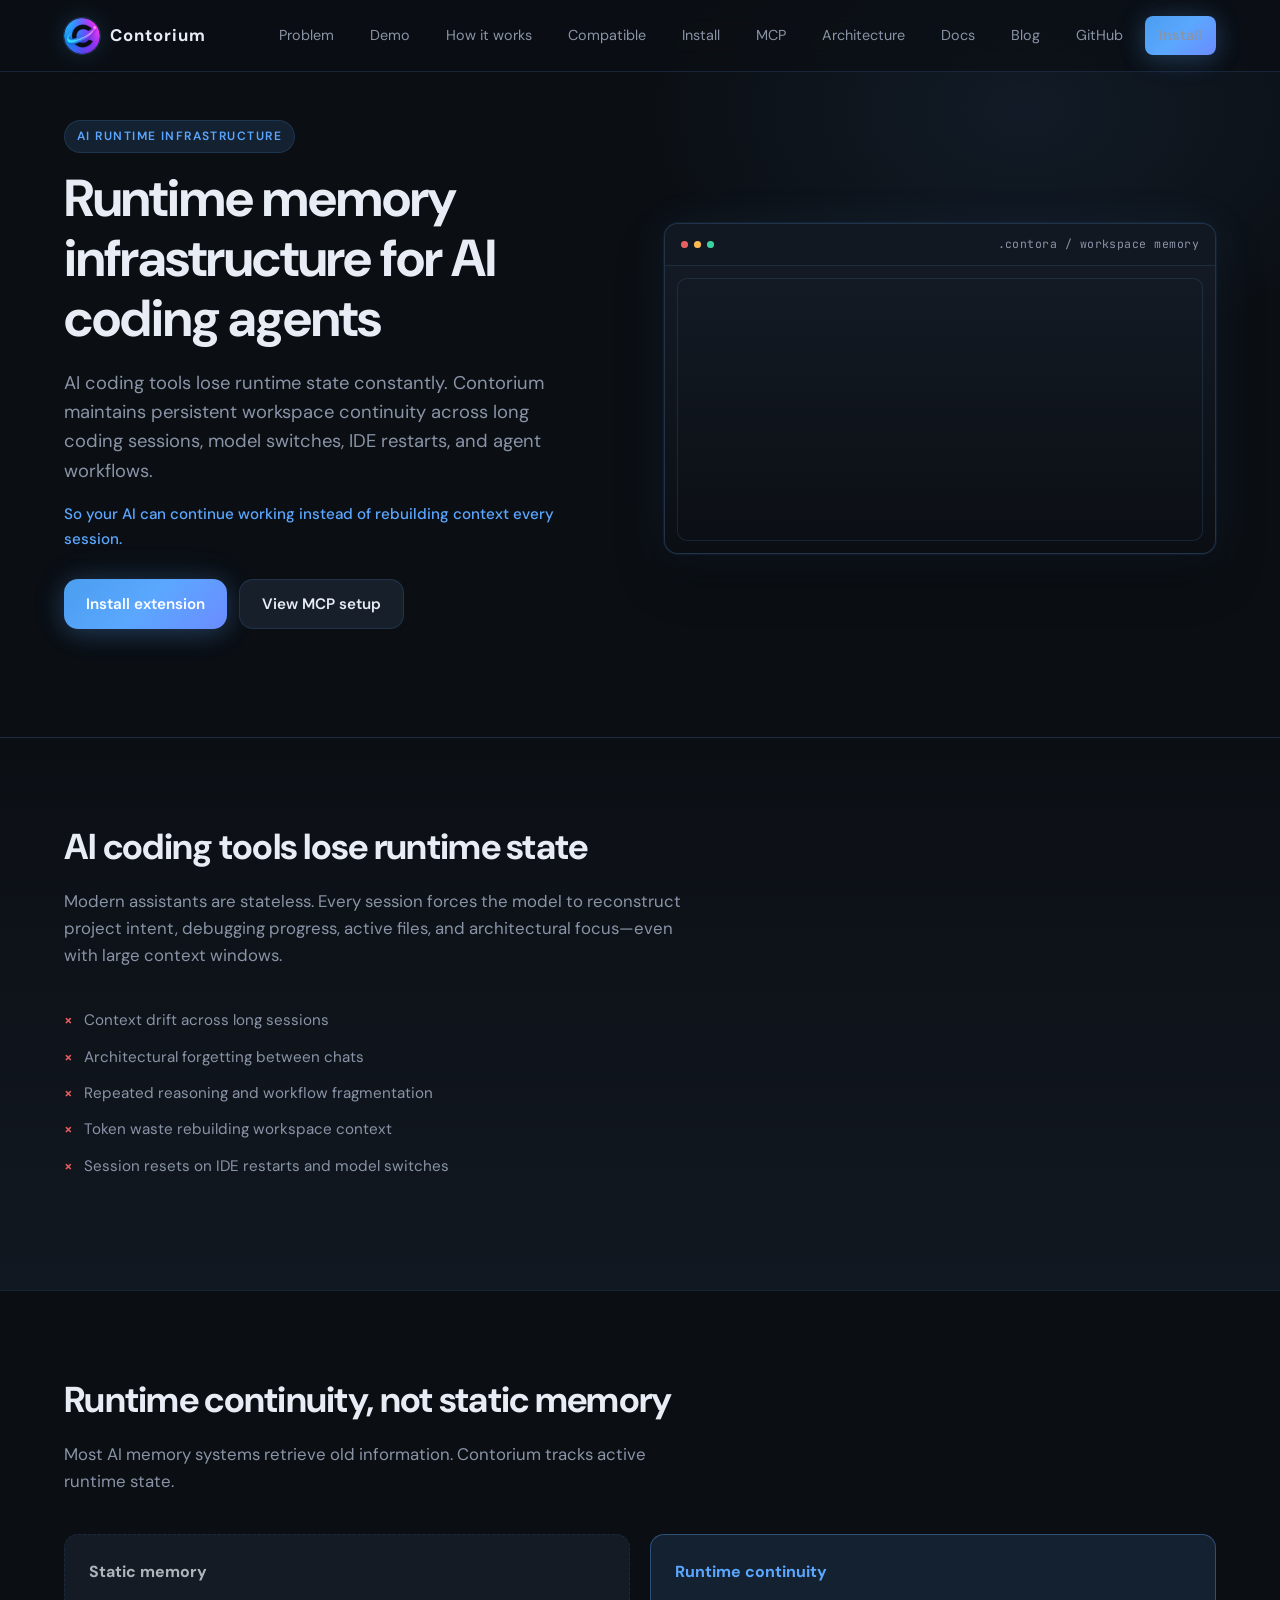
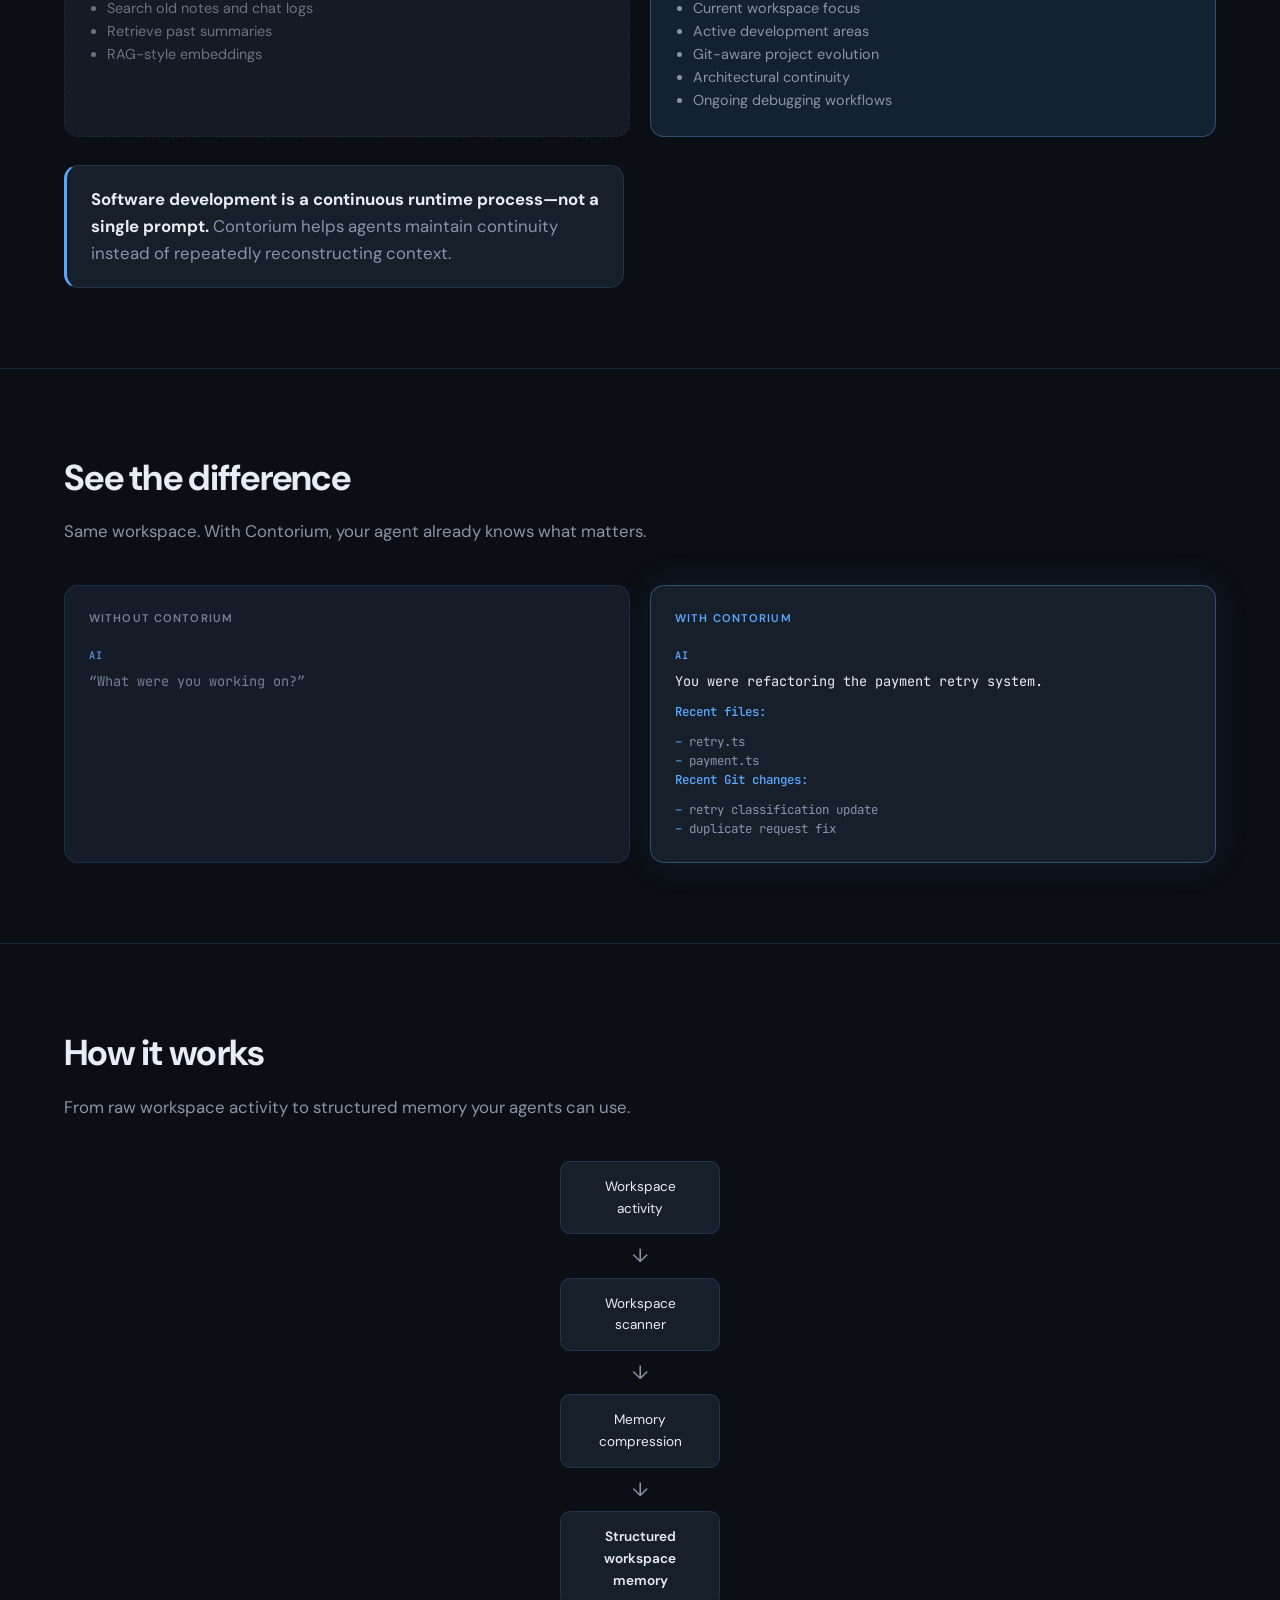
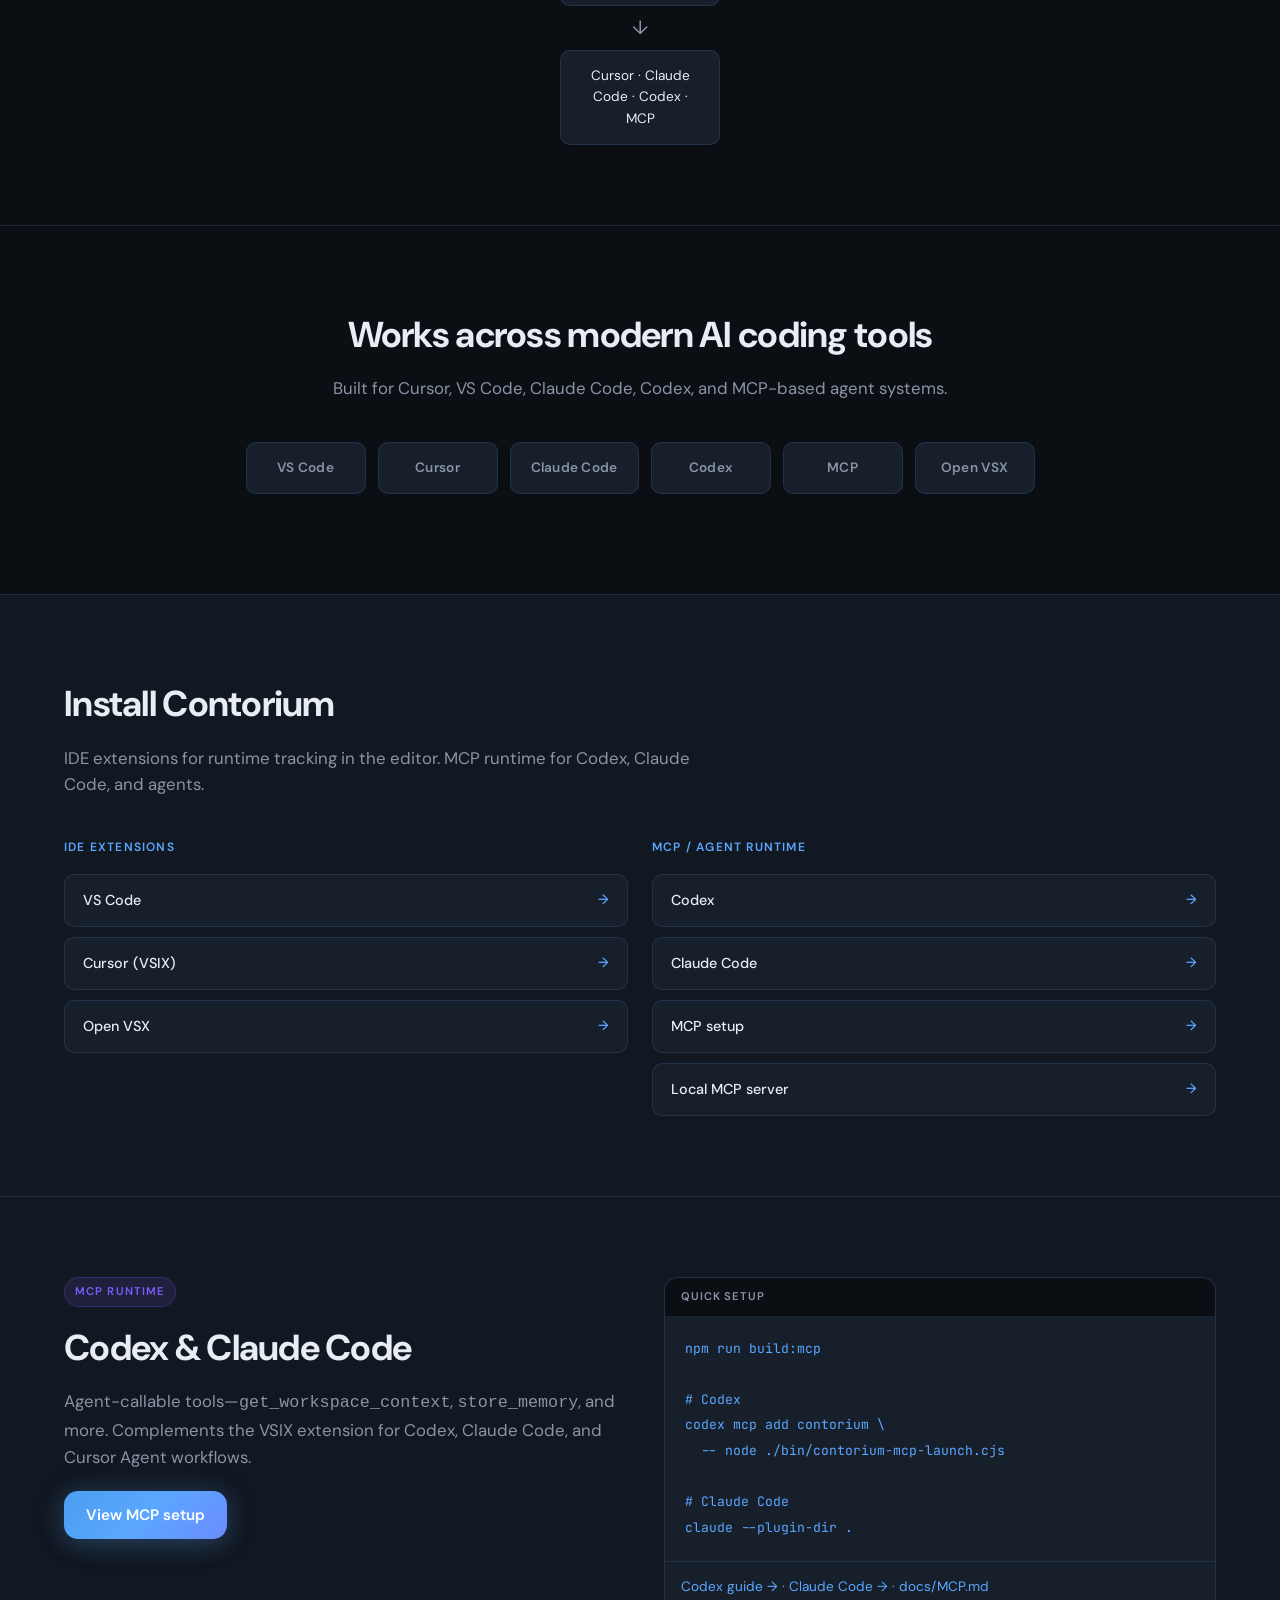
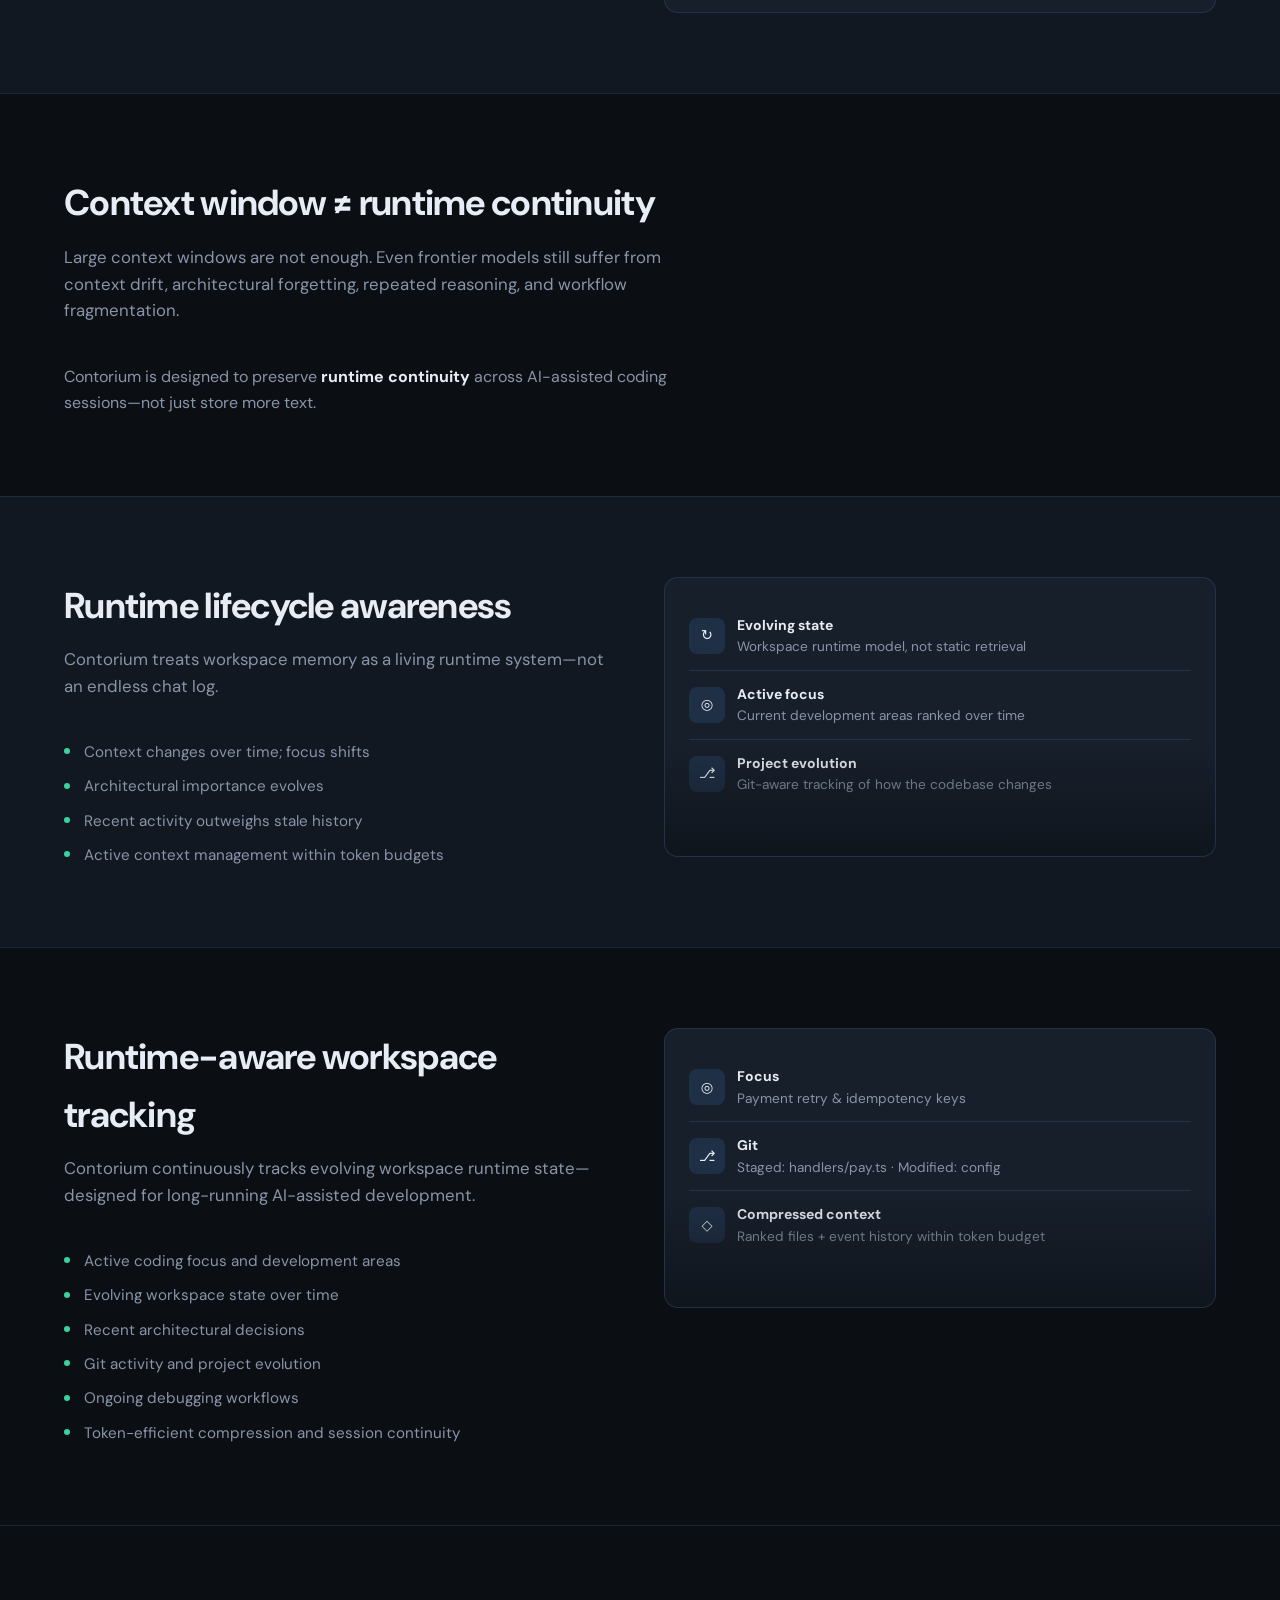
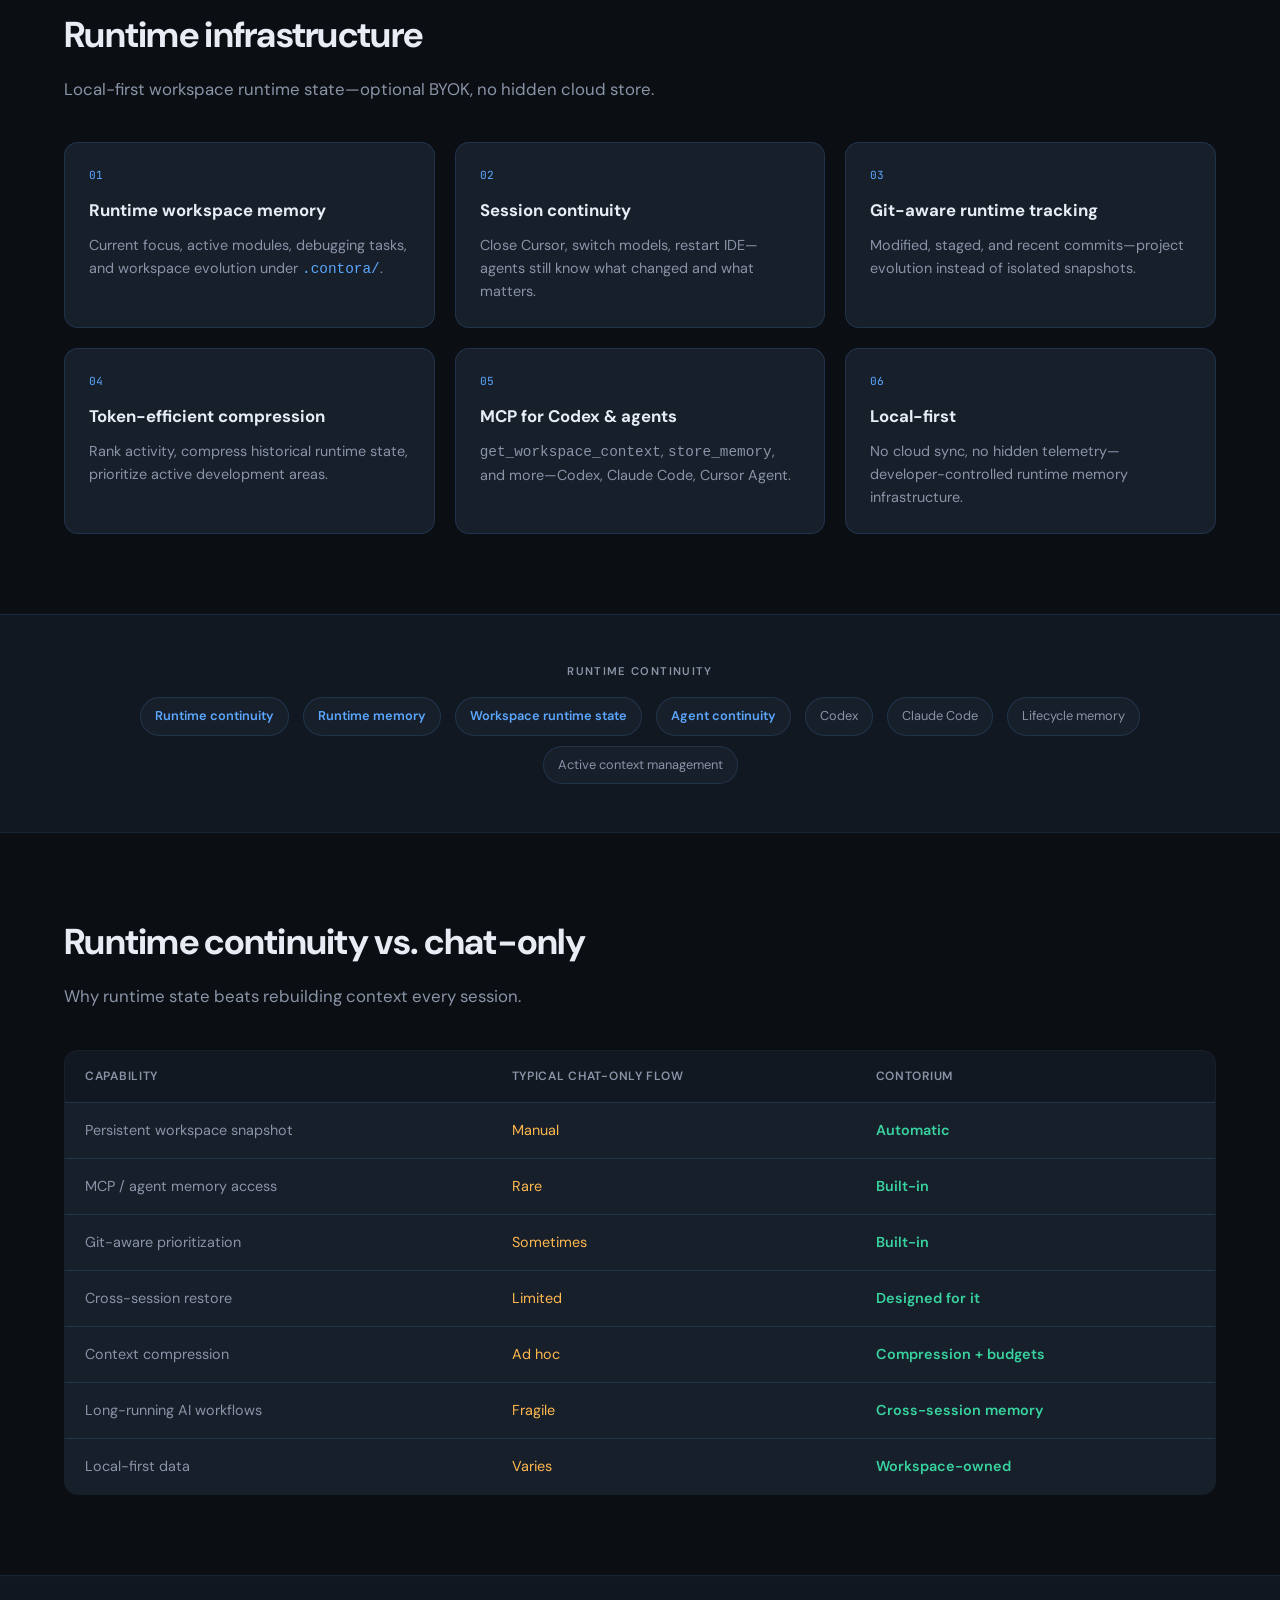
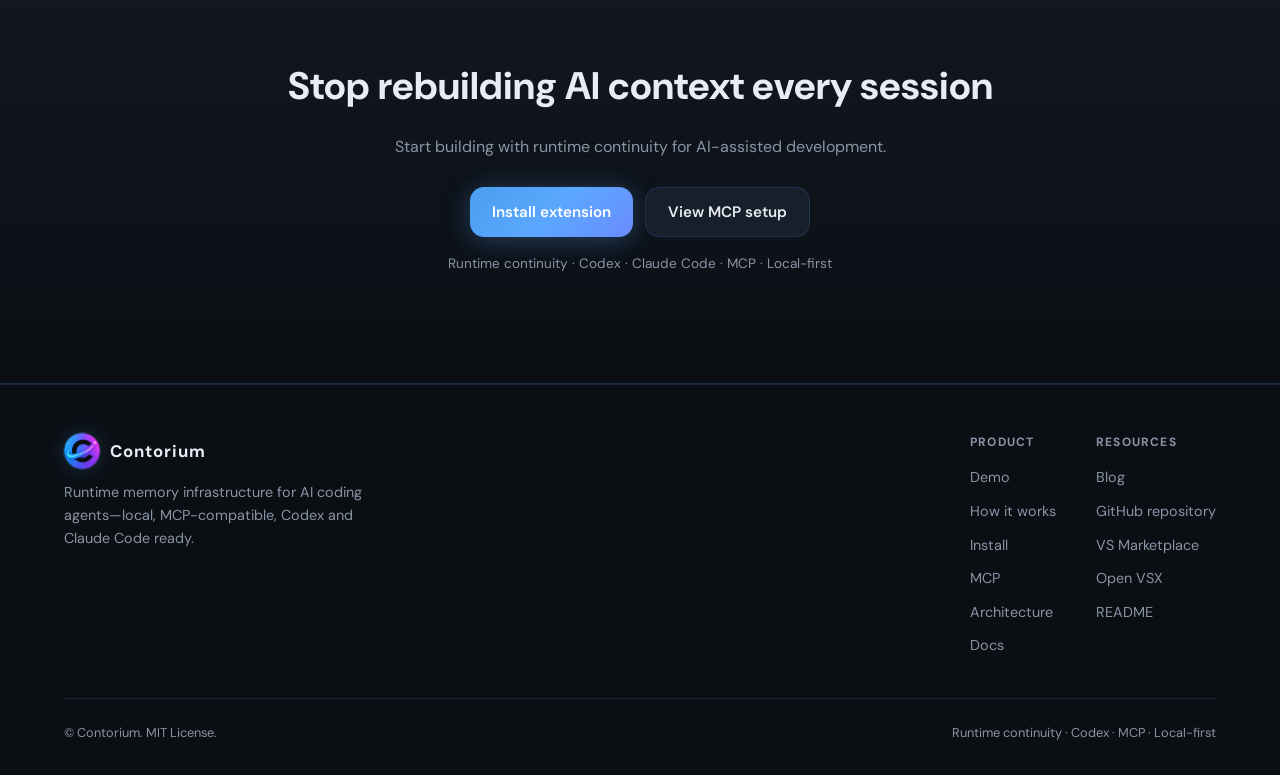
==== commit ddcb8ddc: "update v0.6.1" ====
--- a/index.html
+++ b/index.html
@@ -5,9 +5,9 @@
     <meta name="viewport" content="width=device-width, initial-scale=1.0" />
     <meta
       name="description"
-      content="Contorium — persistent workspace memory for AI coding agents. MCP-compatible memory layer for Claude, Cursor, GPT, and long-running agent workflows."
+      content="Contorium — runtime memory infrastructure for AI coding agents. Workspace runtime continuity for Cursor, Claude Code, Codex, and MCP workflows."
     />
-    <title>Contorium — Persistent Workspace Memory for AI Agents</title>
+    <title>Contorium — Runtime Memory Infrastructure for AI Agents</title>
     <link rel="icon" href="logo.png" type="image/png" />
     <link rel="preconnect" href="https://fonts.googleapis.com" />
     <link rel="preconnect" href="https://fonts.gstatic.com" crossorigin />
@@ -40,7 +40,7 @@
           <a href="architecture/">Architecture</a>
           <a href="docs/">Docs</a>
           <a href="blog/">Blog</a>
-          <a href="https://github.com/frankleeeeeee/contorium" target="_blank" rel="noopener noreferrer">GitHub</a>
+          <a href="https://github.com/ContoriumLabs/contorium" target="_blank" rel="noopener noreferrer">GitHub</a>
           <a
             href="#install"
             class="btn btn-primary btn-sm"
@@ -55,13 +55,15 @@
       <section class="hero">
         <div class="container hero-grid">
           <div>
-            <span class="hero-badge">AI Agent Memory Infrastructure</span>
-            <h1>Persistent Memory for AI Coding Agents</h1>
+            <span class="hero-badge">AI runtime infrastructure</span>
+            <h1>Runtime memory infrastructure for AI coding agents</h1>
             <p class="hero-lead">
-              Give Claude, Cursor, and AI coding agents long-term workspace memory across sessions, model switches, and
-              large codebases.
+              AI coding tools lose runtime state constantly. Contorium maintains persistent workspace continuity across
+              long coding sessions, model switches, IDE restarts, and agent workflows.
             </p>
-            <p class="hero-tagline">AI coding tools forget everything. Contorium gives them persistent memory.</p>
+            <p class="hero-tagline">
+              So your AI can continue working instead of rebuilding context every session.
+            </p>
             <div class="hero-ctas">
               <a href="#install" class="btn btn-primary">Install extension</a>
               <a href="mcp/" class="btn btn-ghost">View MCP setup</a>
@@ -82,21 +84,49 @@
       <!-- Problem -->
       <section class="section section-problem" id="problem">
         <div class="container">
-          <h2 class="section-title">Every AI coding session starts over</h2>
-          <div class="problem-memory-lines">
-            <p>AI has short-term memory.</p>
-            <p>Contorium adds long-term workspace memory.</p>
-          </div>
+          <h2 class="section-title">AI coding tools lose runtime state</h2>
+          <p class="section-lead">
+            Modern assistants are stateless. Every session forces the model to reconstruct project intent, debugging
+            progress, active files, and architectural focus—even with large context windows.
+          </p>
           <ul class="problem-list">
-            <li>Lost context between chats and sessions</li>
-            <li>Repeated explanations of the same codebase</li>
-            <li>Rebuilding prompts from scratch</li>
-            <li>Forgotten Git changes and active files</li>
-            <li>Broken long-running workflows across model switches</li>
+            <li>Context drift across long sessions</li>
+            <li>Architectural forgetting between chats</li>
+            <li>Repeated reasoning and workflow fragmentation</li>
+            <li>Token waste rebuilding workspace context</li>
+            <li>Session resets on IDE restarts and model switches</li>
           </ul>
-          <p class="problem-closer">
-            <strong>AI keeps forgetting everything.</strong> Contorium is the persistent memory layer your agents are
-            missing.
+        </div>
+      </section>
+
+      <!-- Runtime continuity -->
+      <section class="section" id="continuity">
+        <div class="container">
+          <h2 class="section-title">Runtime continuity, not static memory</h2>
+          <p class="section-lead">Most AI memory systems retrieve old information. Contorium tracks active runtime state.</p>
+          <div class="compare-two-col">
+            <article class="compare-box compare-box--muted">
+              <h3>Static memory</h3>
+              <ul>
+                <li>Search old notes and chat logs</li>
+                <li>Retrieve past summaries</li>
+                <li>RAG-style embeddings</li>
+              </ul>
+            </article>
+            <article class="compare-box compare-box--highlight">
+              <h3>Runtime continuity</h3>
+              <ul>
+                <li>Current workspace focus</li>
+                <li>Active development areas</li>
+                <li>Git-aware project evolution</li>
+                <li>Architectural continuity</li>
+                <li>Ongoing debugging workflows</li>
+              </ul>
+            </article>
+          </div>
+          <p class="problem-closer" style="margin-top: 28px">
+            <strong>Software development is a continuous runtime process—not a single prompt.</strong> Contorium helps
+            agents maintain continuity instead of repeatedly reconstructing context.
           </p>
         </div>
       </section>
@@ -149,7 +179,7 @@
             <span class="flow-arrow flow-arrow--down" aria-hidden="true">↓</span>
             <div class="flow-step flow-step--highlight">Structured workspace memory</div>
             <span class="flow-arrow flow-arrow--down" aria-hidden="true">↓</span>
-            <div class="flow-step flow-step--agents">Claude · Cursor · GPT · Agents</div>
+            <div class="flow-step flow-step--agents">Cursor · Claude Code · Codex · MCP</div>
           </div>
         </div>
       </section>
@@ -159,12 +189,13 @@
         <div class="container" style="text-align: center">
           <h2 class="section-title">Works across modern AI coding tools</h2>
           <p class="section-lead" style="margin-left: auto; margin-right: auto">
-            Use Contorium through VS Code extensions or MCP-compatible AI agents.
+            Built for Cursor, VS Code, Claude Code, Codex, and MCP-based agent systems.
           </p>
           <div class="compat-grid" aria-label="Compatible platforms">
             <span class="compat-item">VS Code</span>
-            <span class="compat-item compat-item--muted">Cursor</span>
+            <span class="compat-item">Cursor</span>
             <span class="compat-item">Claude Code</span>
+            <span class="compat-item">Codex</span>
             <span class="compat-item">MCP</span>
             <span class="compat-item">Open VSX</span>
           </div>
@@ -175,7 +206,7 @@
       <section class="section section-mcp" id="install">
         <div class="container">
           <h2 class="section-title">Install Contorium</h2>
-          <p class="section-lead">IDE extensions for workspace memory in the editor. MCP runtime for Claude Code agents.</p>
+          <p class="section-lead">IDE extensions for runtime tracking in the editor. MCP runtime for Codex, Claude Code, and agents.</p>
           <div class="install-grid">
             <div class="install-col">
               <h3>IDE extensions</h3>
@@ -188,7 +219,14 @@
                     >VS Code <span class="install-arrow" aria-hidden="true">→</span></a
                   >
                 </li>
-                <li class="install-empty">Cursor — coming soon</li>
+                <li>
+                  <a
+                    href="https://marketplace.visualstudio.com/search?term=contorium&target=VSCode&category=All%20categories&sortBy=Relevance"
+                    target="_blank"
+                    rel="noopener noreferrer"
+                    >Cursor (VSIX) <span class="install-arrow" aria-hidden="true">→</span></a
+                  >
+                </li>
                 <li>
                   <a
                     href="https://open-vsx.org/?search=contorium&sortBy=relevance&sortOrder=desc"
@@ -203,6 +241,9 @@
               <h3>MCP / agent runtime</h3>
               <ul class="install-links">
                 <li>
+                  <a href="mcp/#codex">Codex <span class="install-arrow" aria-hidden="true">→</span></a>
+                </li>
+                <li>
                   <a href="mcp/#claude-code">Claude Code <span class="install-arrow" aria-hidden="true">→</span></a>
                 </li>
                 <li>
@@ -221,24 +262,85 @@
       <section class="section section-mcp-teaser">
         <div class="container two-col">
           <div>
-            <span class="section-badge">MCP-native AI memory</span>
-            <h2 class="section-title">Claude Code compatible</h2>
+            <span class="section-badge">MCP runtime</span>
+            <h2 class="section-title">Codex &amp; Claude Code</h2>
             <p class="section-lead" style="margin-bottom: 20px">
-              Expose persistent workspace memory through MCP tools—<code>get_workspace_context</code>,
-              <code>store_memory</code>, and more. Setup steps are on the MCP page.
+              Agent-callable tools—<code>get_workspace_context</code>, <code>store_memory</code>, and more. Complements the
+              VSIX extension for Codex, Claude Code, and Cursor Agent workflows.
             </p>
             <a href="mcp/" class="btn btn-primary">View MCP setup</a>
           </div>
           <div class="code-block">
-            <div class="code-block-header">Claude Code (summary)</div>
+            <div class="code-block-header">Quick setup</div>
             <pre><code>npm run build:mcp
-claude --plugin-dir .
-# or: claude mcp add --scope project contorium \
-#   -- node ./packages/mcp/dist/server.js</code></pre>
+
+# Codex
+codex mcp add contorium \
+  -- node ./bin/contorium-mcp-launch.cjs
+
+# Claude Code
+claude --plugin-dir .</code></pre>
             <p class="code-block-note">
-              <a href="mcp/#claude-code">Full Claude Code guide →</a> ·
+              <a href="mcp/#codex">Codex guide →</a> ·
+              <a href="mcp/#claude-code">Claude Code →</a> ·
               <a href="docs/MCP.md">docs/MCP.md</a>
             </p>
+          </div>
+        </div>
+      </section>
+
+      <!-- Why Contorium -->
+      <section class="section" id="why">
+        <div class="container">
+          <h2 class="section-title">Context window ≠ runtime continuity</h2>
+          <p class="section-lead">
+            Large context windows are not enough. Even frontier models still suffer from context drift, architectural
+            forgetting, repeated reasoning, and workflow fragmentation.
+          </p>
+          <p style="color: var(--text-muted); max-width: 640px; margin: 0">
+            Contorium is designed to preserve <strong style="color: var(--text)">runtime continuity</strong> across
+            AI-assisted coding sessions—not just store more text.
+          </p>
+        </div>
+      </section>
+
+      <!-- Runtime lifecycle -->
+      <section class="section section-mcp" id="lifecycle">
+        <div class="container two-col">
+          <div>
+            <h2 class="section-title">Runtime lifecycle awareness</h2>
+            <p class="section-lead">
+              Contorium treats workspace memory as a living runtime system—not an endless chat log.
+            </p>
+            <ul class="memory-bullets">
+              <li>Context changes over time; focus shifts</li>
+              <li>Architectural importance evolves</li>
+              <li>Recent activity outweighs stale history</li>
+              <li>Active context management within token budgets</li>
+            </ul>
+          </div>
+          <div class="showcase-visual">
+            <div class="memory-row">
+              <div class="memory-icon">↻</div>
+              <div>
+                <strong style="color: var(--text)">Evolving state</strong>
+                <div style="color: var(--text-muted); font-size: 0.85rem">Workspace runtime model, not static retrieval</div>
+              </div>
+            </div>
+            <div class="memory-row">
+              <div class="memory-icon">◎</div>
+              <div>
+                <strong style="color: var(--text)">Active focus</strong>
+                <div style="color: var(--text-muted); font-size: 0.85rem">Current development areas ranked over time</div>
+              </div>
+            </div>
+            <div class="memory-row">
+              <div class="memory-icon">⎇</div>
+              <div>
+                <strong style="color: var(--text)">Project evolution</strong>
+                <div style="color: var(--text-muted); font-size: 0.85rem">Git-aware tracking of how the codebase changes</div>
+              </div>
+            </div>
           </div>
         </div>
       </section>
@@ -247,18 +349,18 @@
       <section class="section" id="memory">
         <div class="container two-col">
           <div>
-            <h2 class="section-title">Persistent AI memory</h2>
+            <h2 class="section-title">Runtime-aware workspace tracking</h2>
             <p class="section-lead">
-              Contorium continuously builds structured workspace memory—not another chat panel, but infrastructure your
-              agents can rely on across sessions.
+              Contorium continuously tracks evolving workspace runtime state—designed for long-running AI-assisted
+              development.
             </p>
             <ul class="memory-bullets">
-              <li>Active files and recent edits</li>
-              <li>Git changes and staged paths</li>
-              <li>Coding goals and current focus</li>
-              <li>Compressed context within token budgets</li>
-              <li>Semantic summaries for long workflows</li>
-              <li>Cross-session restore after restarts</li>
+              <li>Active coding focus and development areas</li>
+              <li>Evolving workspace state over time</li>
+              <li>Recent architectural decisions</li>
+              <li>Git activity and project evolution</li>
+              <li>Ongoing debugging workflows</li>
+              <li>Token-efficient compression and session continuity</li>
             </ul>
           </div>
           <div class="showcase-visual">
@@ -290,43 +392,38 @@
       <!-- Features -->
       <section class="section" id="features">
         <div class="container">
-          <h2 class="section-title">Built for agent workflows</h2>
-          <p class="section-lead">Workspace-owned memory infrastructure—local-first, optional BYOK, no hidden cloud store.</p>
+          <h2 class="section-title">Runtime infrastructure</h2>
+          <p class="section-lead">Local-first workspace runtime state—optional BYOK, no hidden cloud store.</p>
           <div class="cards">
             <article class="card">
               <div class="card-num">01</div>
-              <h3>AI-triggered retrieval</h3>
-              <p>Agents pull workspace memory on demand—focus, files, and summaries without manual copy-paste.</p>
+              <h3>Runtime workspace memory</h3>
+              <p>Current focus, active modules, debugging tasks, and workspace evolution under <code style="color: var(--accent)">.contora/</code>.</p>
             </article>
             <article class="card">
               <div class="card-num">02</div>
-              <h3>Cross-session restore</h3>
-              <p>Pick up where you left off after restarts, chat switches, or model changes.</p>
+              <h3>Session continuity</h3>
+              <p>Close Cursor, switch models, restart IDE—agents still know what changed and what matters.</p>
             </article>
             <article class="card">
               <div class="card-num">03</div>
-              <h3>Git-aware summaries</h3>
-              <p>Staged and modified paths surface automatically so attention follows real change.</p>
+              <h3>Git-aware runtime tracking</h3>
+              <p>Modified, staged, and recent commits—project evolution instead of isolated snapshots.</p>
             </article>
             <article class="card">
               <div class="card-num">04</div>
-              <h3>Context compression</h3>
-              <p>Semantic summaries, ranked paths, and token-aware exports for long sessions.</p>
+              <h3>Token-efficient compression</h3>
+              <p>Rank activity, compress historical runtime state, prioritize active development areas.</p>
             </article>
             <article class="card">
               <div class="card-num">05</div>
-              <h3>MCP agent tools</h3>
-              <p><code>get_workspace_context</code>, <code>store_memory</code>, <code>search_memory</code>, <code>get_memory</code> for Claude Code.</p>
+              <h3>MCP for Codex &amp; agents</h3>
+              <p><code>get_workspace_context</code>, <code>store_memory</code>, and more—Codex, Claude Code, Cursor Agent.</p>
             </article>
             <article class="card">
               <div class="card-num">06</div>
-              <h3>Local-first runtime</h3>
-              <p>State under <code style="color: var(--accent)">.contora/</code>—you control retention, sharing, and keys.</p>
-            </article>
-            <article class="card card--future">
-              <div class="card-num">07</div>
-              <h3>Standalone runtime</h3>
-              <p>Headless workspace memory beyond the editor—for CI, agents, and future infrastructure deployments.</p>
+              <h3>Local-first</h3>
+              <p>No cloud sync, no hidden telemetry—developer-controlled runtime memory infrastructure.</p>
             </article>
           </div>
         </div>
@@ -335,15 +432,16 @@
       <!-- Keywords -->
       <section class="keywords-band" aria-label="Core capabilities">
         <div class="container">
-          <p class="keywords-label">Workspace memory runtime</p>
+          <p class="keywords-label">Runtime continuity</p>
           <ul class="keywords-list">
-            <li><strong>Persistent Memory</strong></li>
-            <li><strong>AI Agent Memory</strong></li>
-            <li><strong>Workspace Memory</strong></li>
-            <li><strong>MCP Compatible</strong></li>
+            <li><strong>Runtime continuity</strong></li>
+            <li><strong>Runtime memory</strong></li>
+            <li><strong>Workspace runtime state</strong></li>
+            <li><strong>Agent continuity</strong></li>
+            <li>Codex</li>
             <li>Claude Code</li>
-            <li>Context Compression</li>
-            <li>Long-running AI workflows</li>
+            <li>Lifecycle memory</li>
+            <li>Active context management</li>
           </ul>
         </div>
       </section>
@@ -351,8 +449,8 @@
       <!-- Comparison -->
       <section class="section">
         <div class="container">
-          <h2 class="section-title">Why a memory layer?</h2>
-          <p class="section-lead">Chat-only flows vs. persistent workspace memory for AI agents.</p>
+          <h2 class="section-title">Runtime continuity vs. chat-only</h2>
+          <p class="section-lead">Why runtime state beats rebuilding context every session.</p>
           <div style="overflow-x: auto">
             <table class="compare-table">
               <thead>
@@ -407,12 +505,12 @@
       <!-- CTA -->
       <section class="cta-band">
         <h2>Stop rebuilding AI context every session</h2>
-        <p>Start building with persistent workspace memory.</p>
+        <p>Start building with runtime continuity for AI-assisted development.</p>
         <div class="cta-buttons">
           <a href="#install" class="btn btn-primary">Install extension</a>
           <a href="mcp/" class="btn btn-ghost">View MCP setup</a>
         </div>
-        <p class="cta-note">MCP memory · Claude Code · Workspace memory · Local-first</p>
+        <p class="cta-note">Runtime continuity · Codex · Claude Code · MCP · Local-first</p>
       </section>
     </main>
 
@@ -430,7 +528,7 @@
               />
               Contorium
             </a>
-            <p>Persistent workspace memory for AI agents—local, structured, MCP-compatible, and session-aware.</p>
+            <p>Runtime memory infrastructure for AI coding agents—local, MCP-compatible, Codex and Claude Code ready.</p>
           </div>
           <div class="footer-links">
             <div class="footer-col">
@@ -449,7 +547,7 @@
               <ul>
                 <li><a href="blog/">Blog</a></li>
                 <li>
-                  <a href="https://github.com/frankleeeeeee/contorium" target="_blank" rel="noopener noreferrer">GitHub repository</a>
+                  <a href="https://github.com/ContoriumLabs/contorium" target="_blank" rel="noopener noreferrer">GitHub repository</a>
                 </li>
                 <li>
                   <a
@@ -468,7 +566,7 @@
                   >
                 </li>
                 <li>
-                  <a href="https://github.com/frankleeeeeee/contorium#readme" target="_blank" rel="noopener noreferrer">README</a>
+                  <a href="https://github.com/ContoriumLabs/contorium#readme" target="_blank" rel="noopener noreferrer">README</a>
                 </li>
               </ul>
             </div>
@@ -476,7 +574,7 @@
         </div>
         <div class="footer-bottom">
           <span>© Contorium. MIT License.</span>
-          <span>Agent Memory · MCP · Workspace · Persistence</span>
+          <span>Runtime continuity · Codex · MCP · Local-first</span>
         </div>
       </div>
     </footer>
--- a/styles.css
+++ b/styles.css
@@ -1568,3 +1568,54 @@
 .section-mcp-teaser {
   background: var(--bg-secondary);
 }
+
+.compare-two-col {
+  display: grid;
+  grid-template-columns: 1fr 1fr;
+  gap: 20px;
+  margin-top: 28px;
+}
+
+@media (max-width: 768px) {
+  .compare-two-col {
+    grid-template-columns: 1fr;
+  }
+}
+
+.compare-box {
+  padding: 24px;
+  border-radius: var(--radius);
+  border: 1px solid var(--border);
+  background: var(--bg-card);
+}
+
+.compare-box--muted {
+  opacity: 0.75;
+  border-style: dashed;
+}
+
+.compare-box h3 {
+  margin: 0 0 12px;
+  font-size: 1rem;
+}
+
+.compare-box ul {
+  margin: 0;
+  padding-left: 18px;
+  color: var(--text-muted);
+  font-size: 0.9rem;
+}
+
+.compare-box--highlight {
+  border-color: rgba(91, 167, 255, 0.35);
+  background: var(--accent-soft);
+}
+
+.compare-box--highlight h3 {
+  color: var(--accent);
+}
+
+.platform-table-wrap {
+  overflow-x: auto;
+  margin: 24px 0;
+}
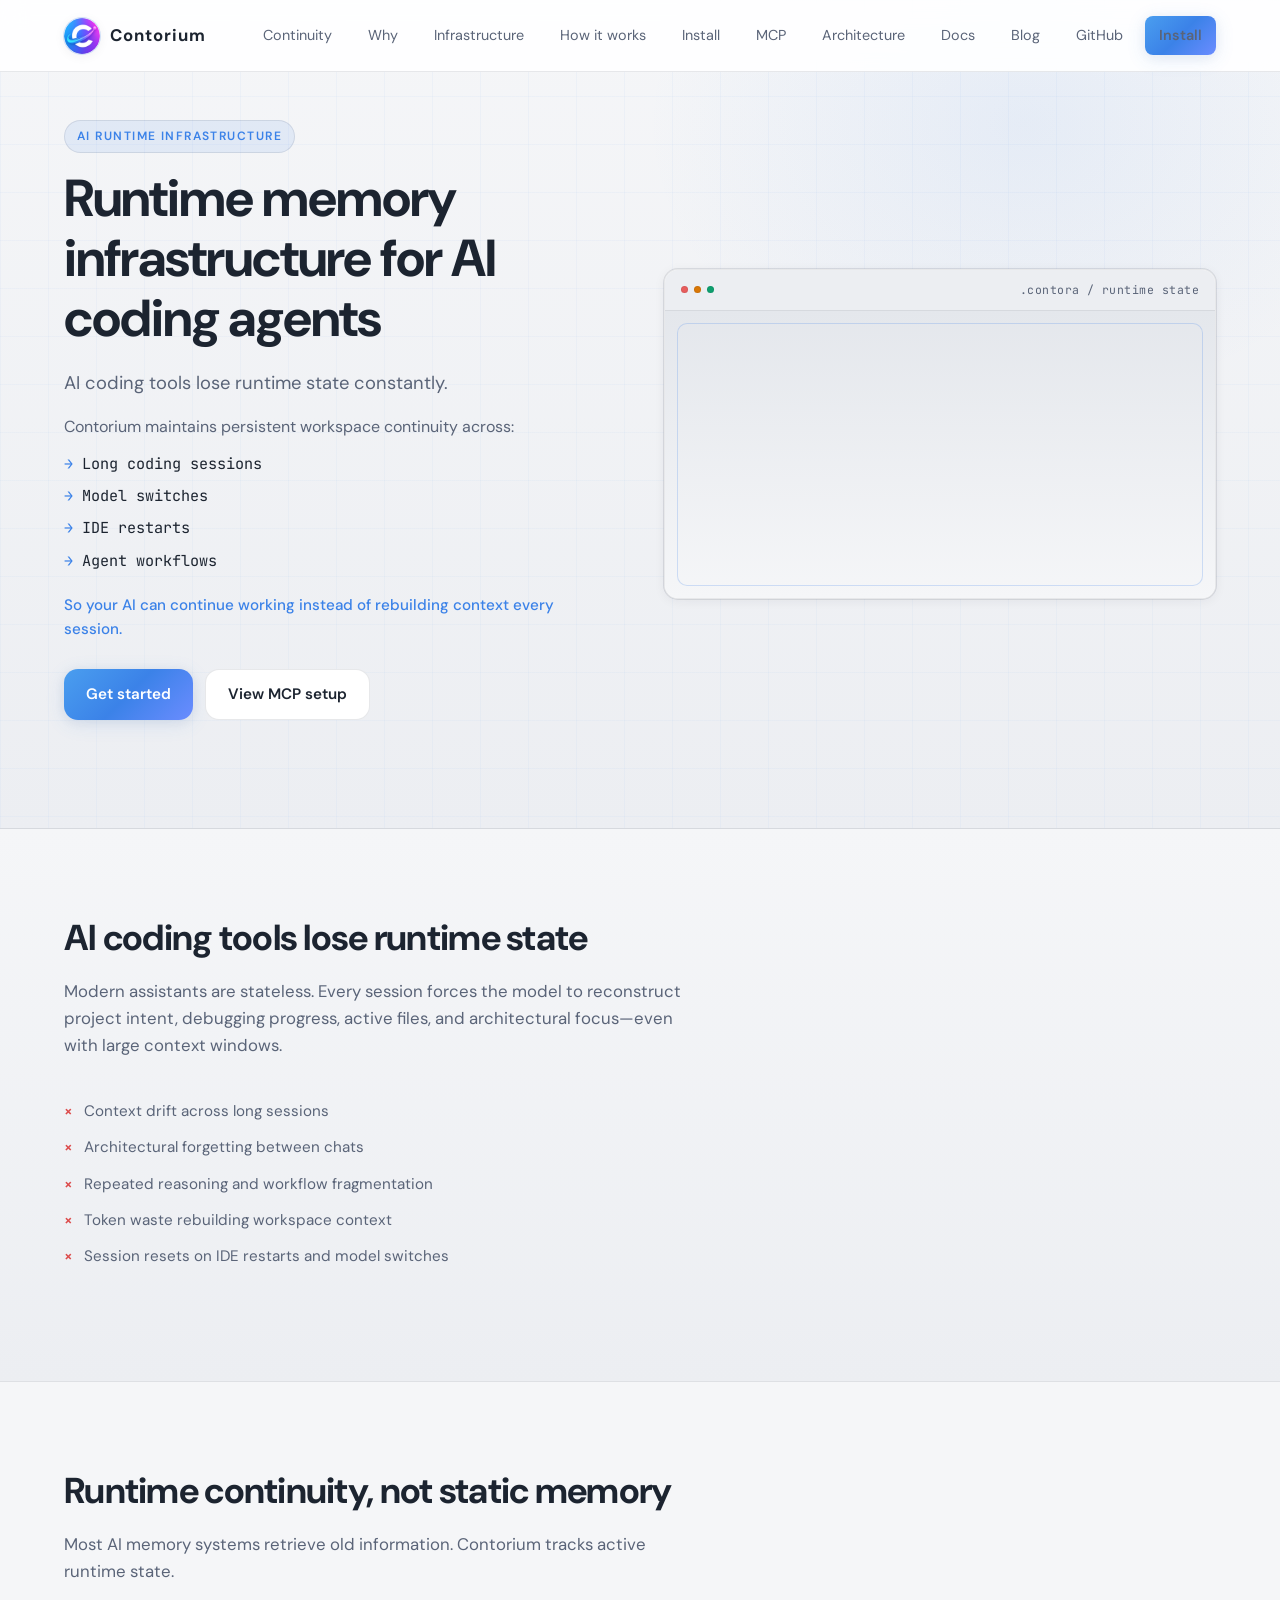
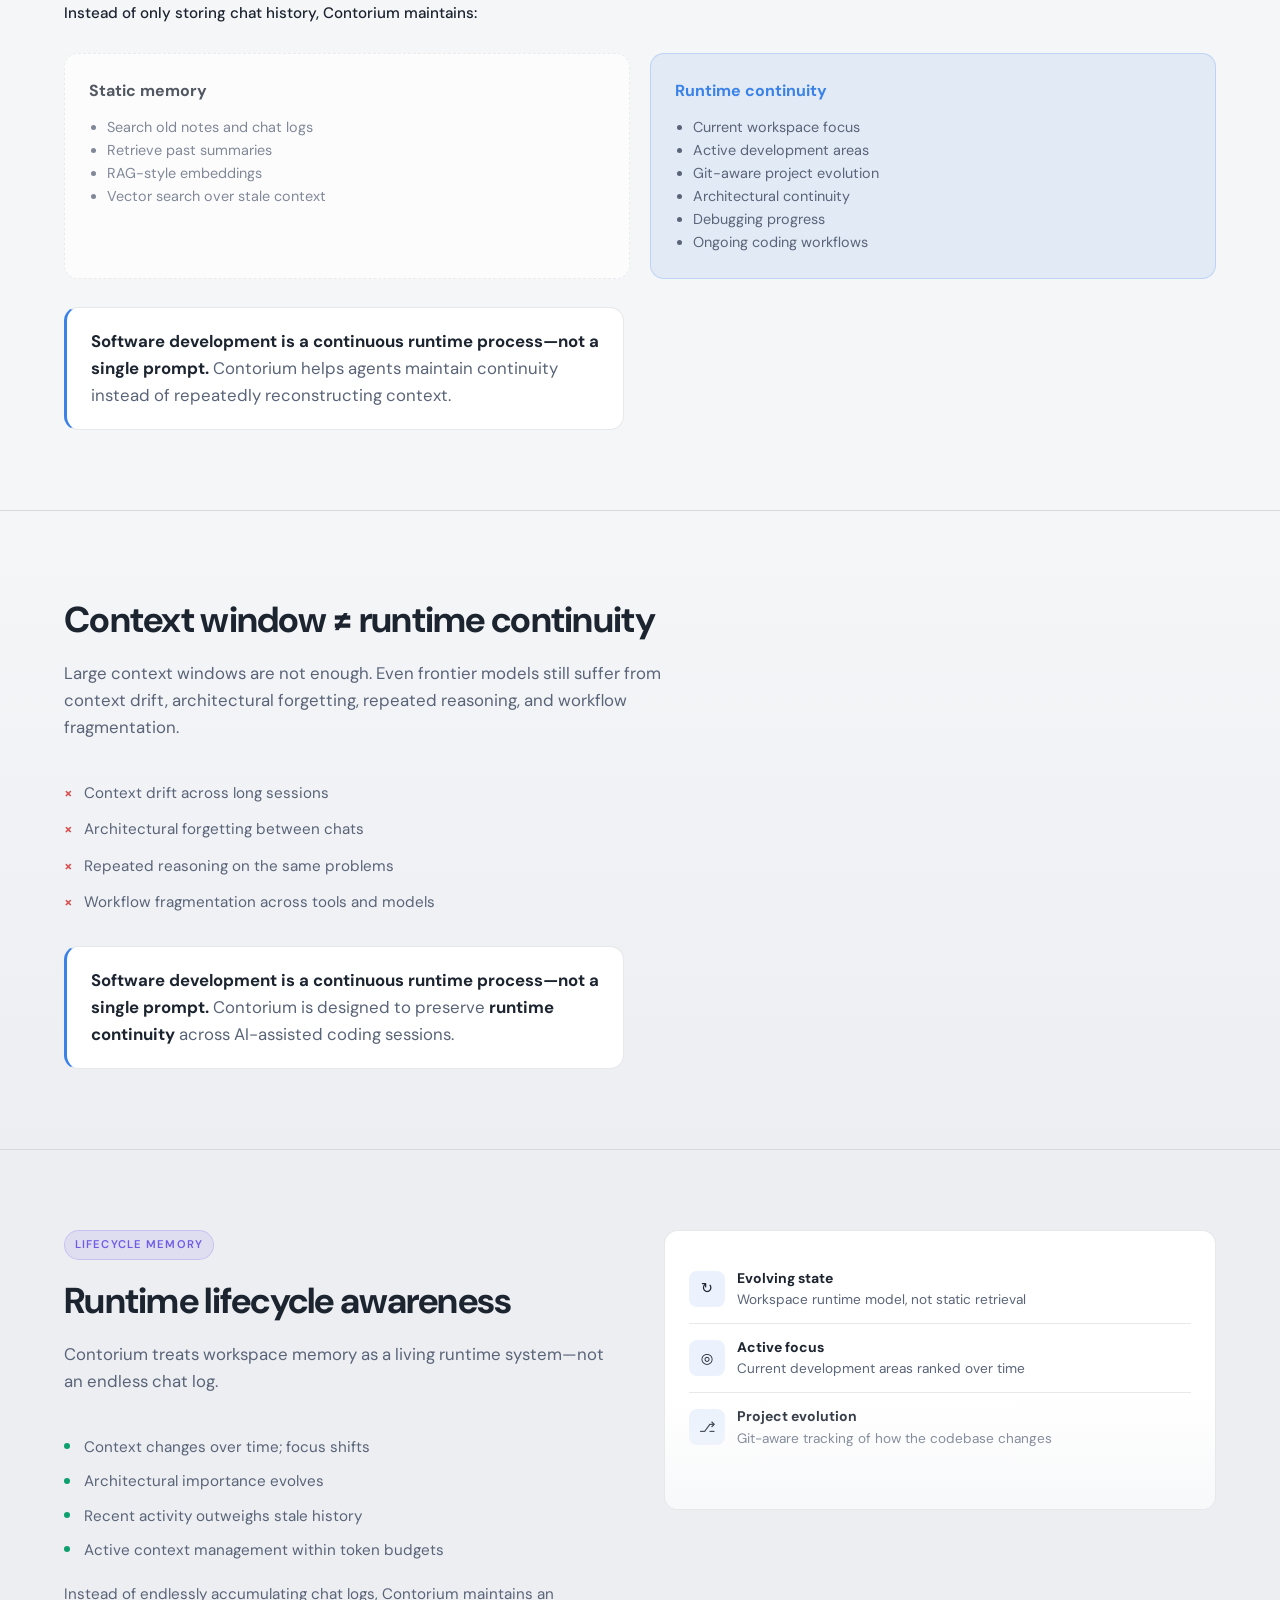
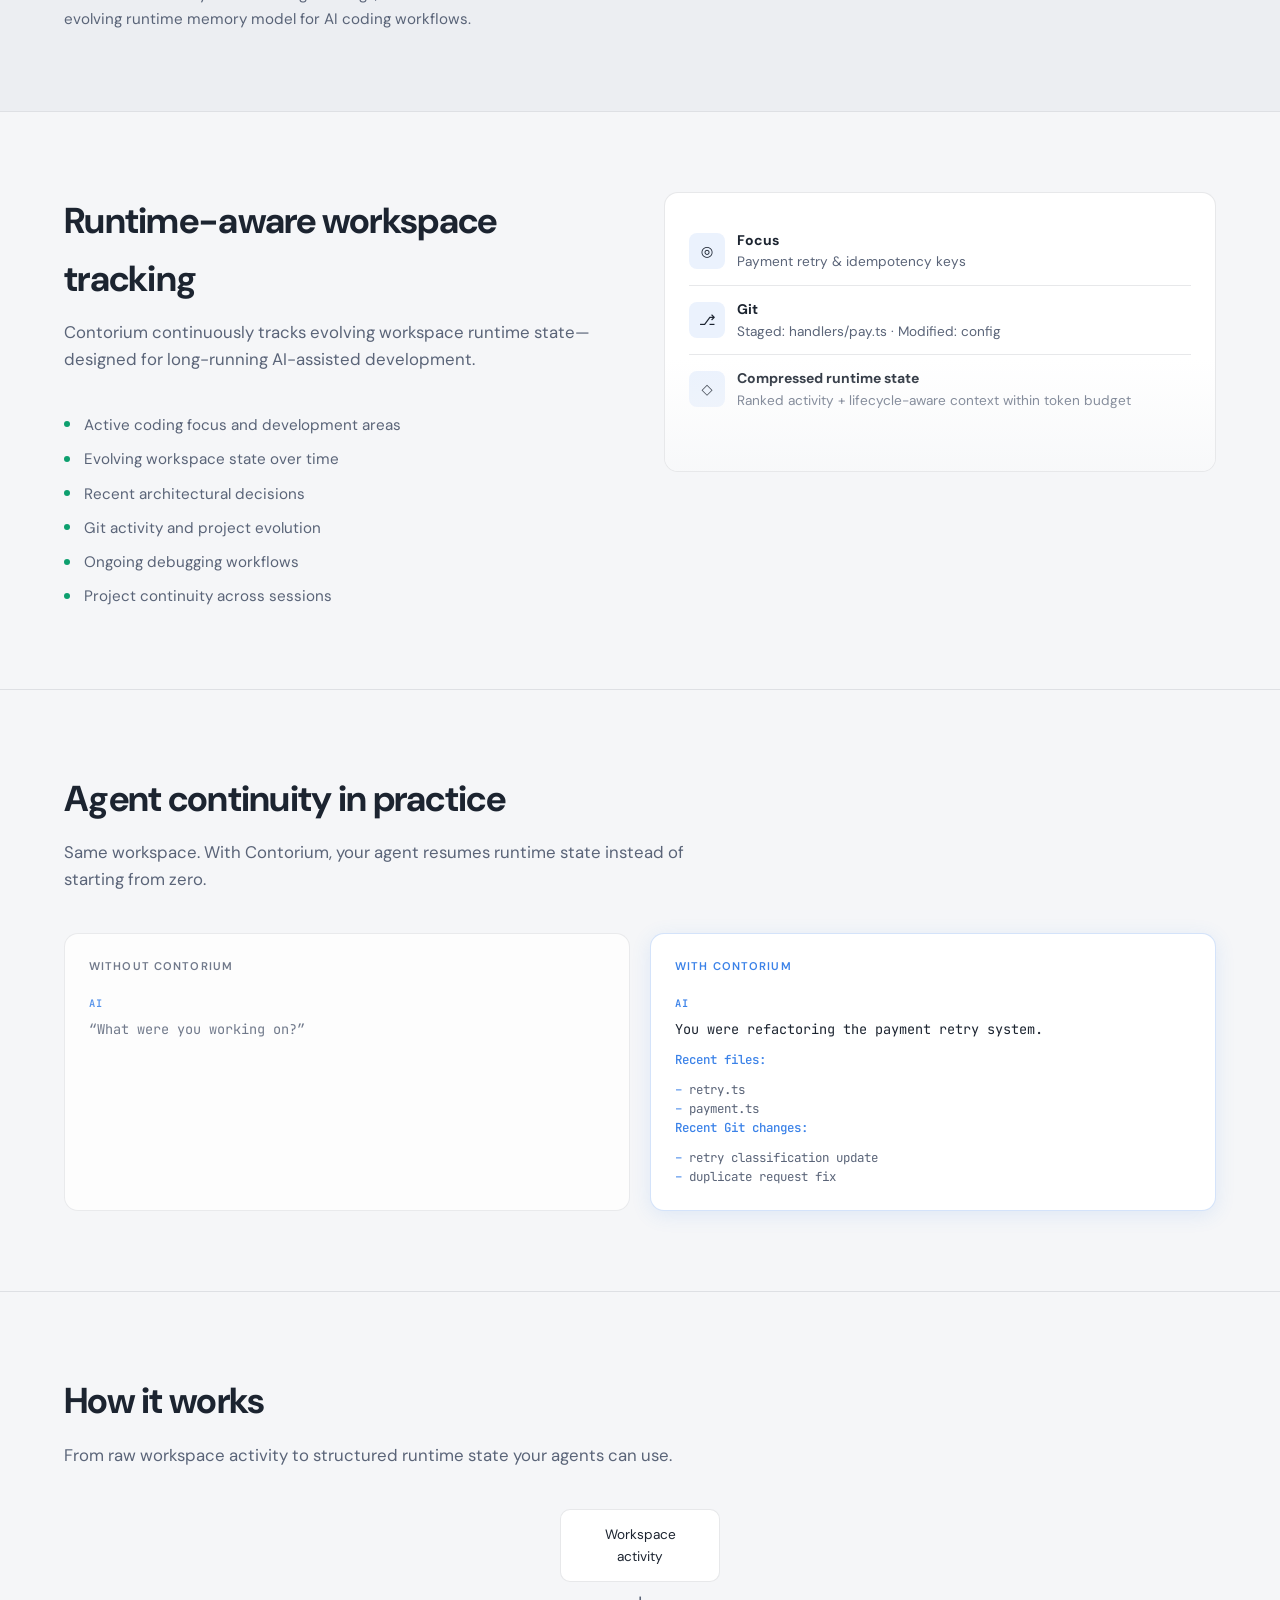
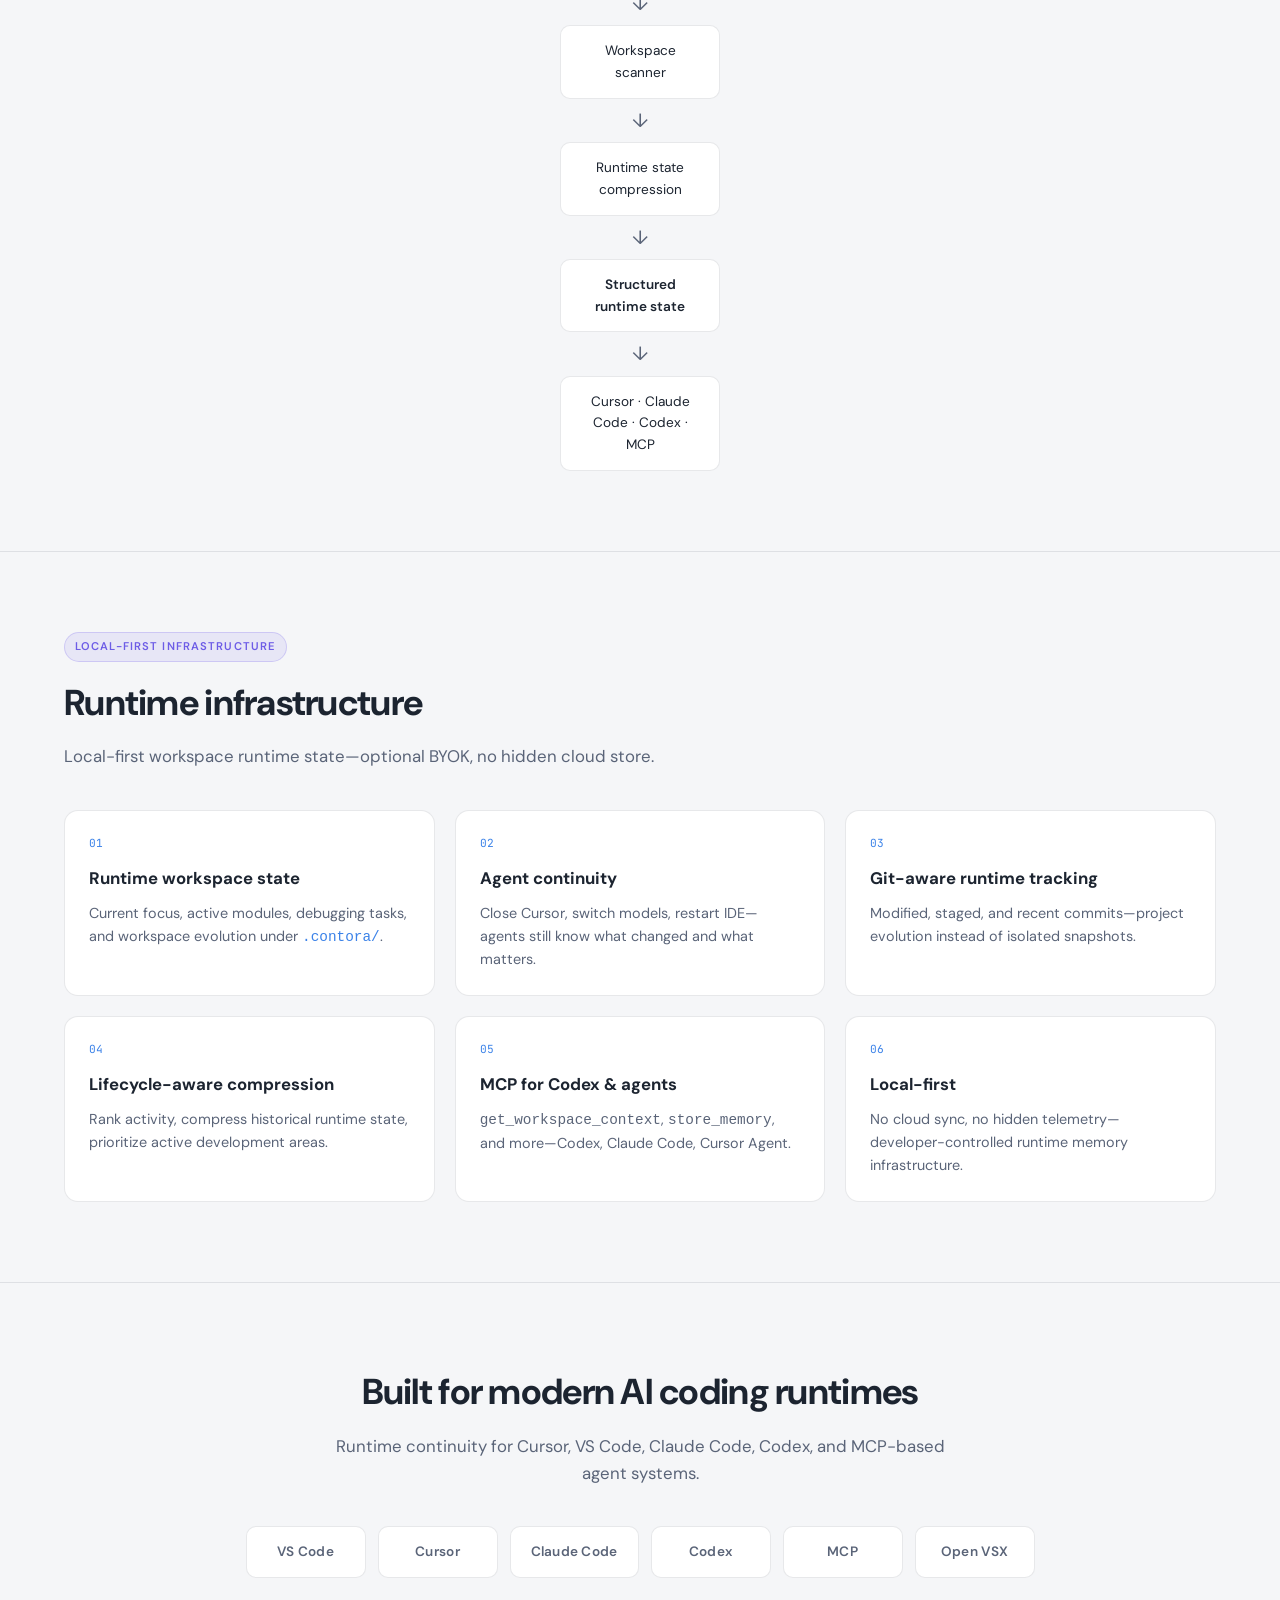
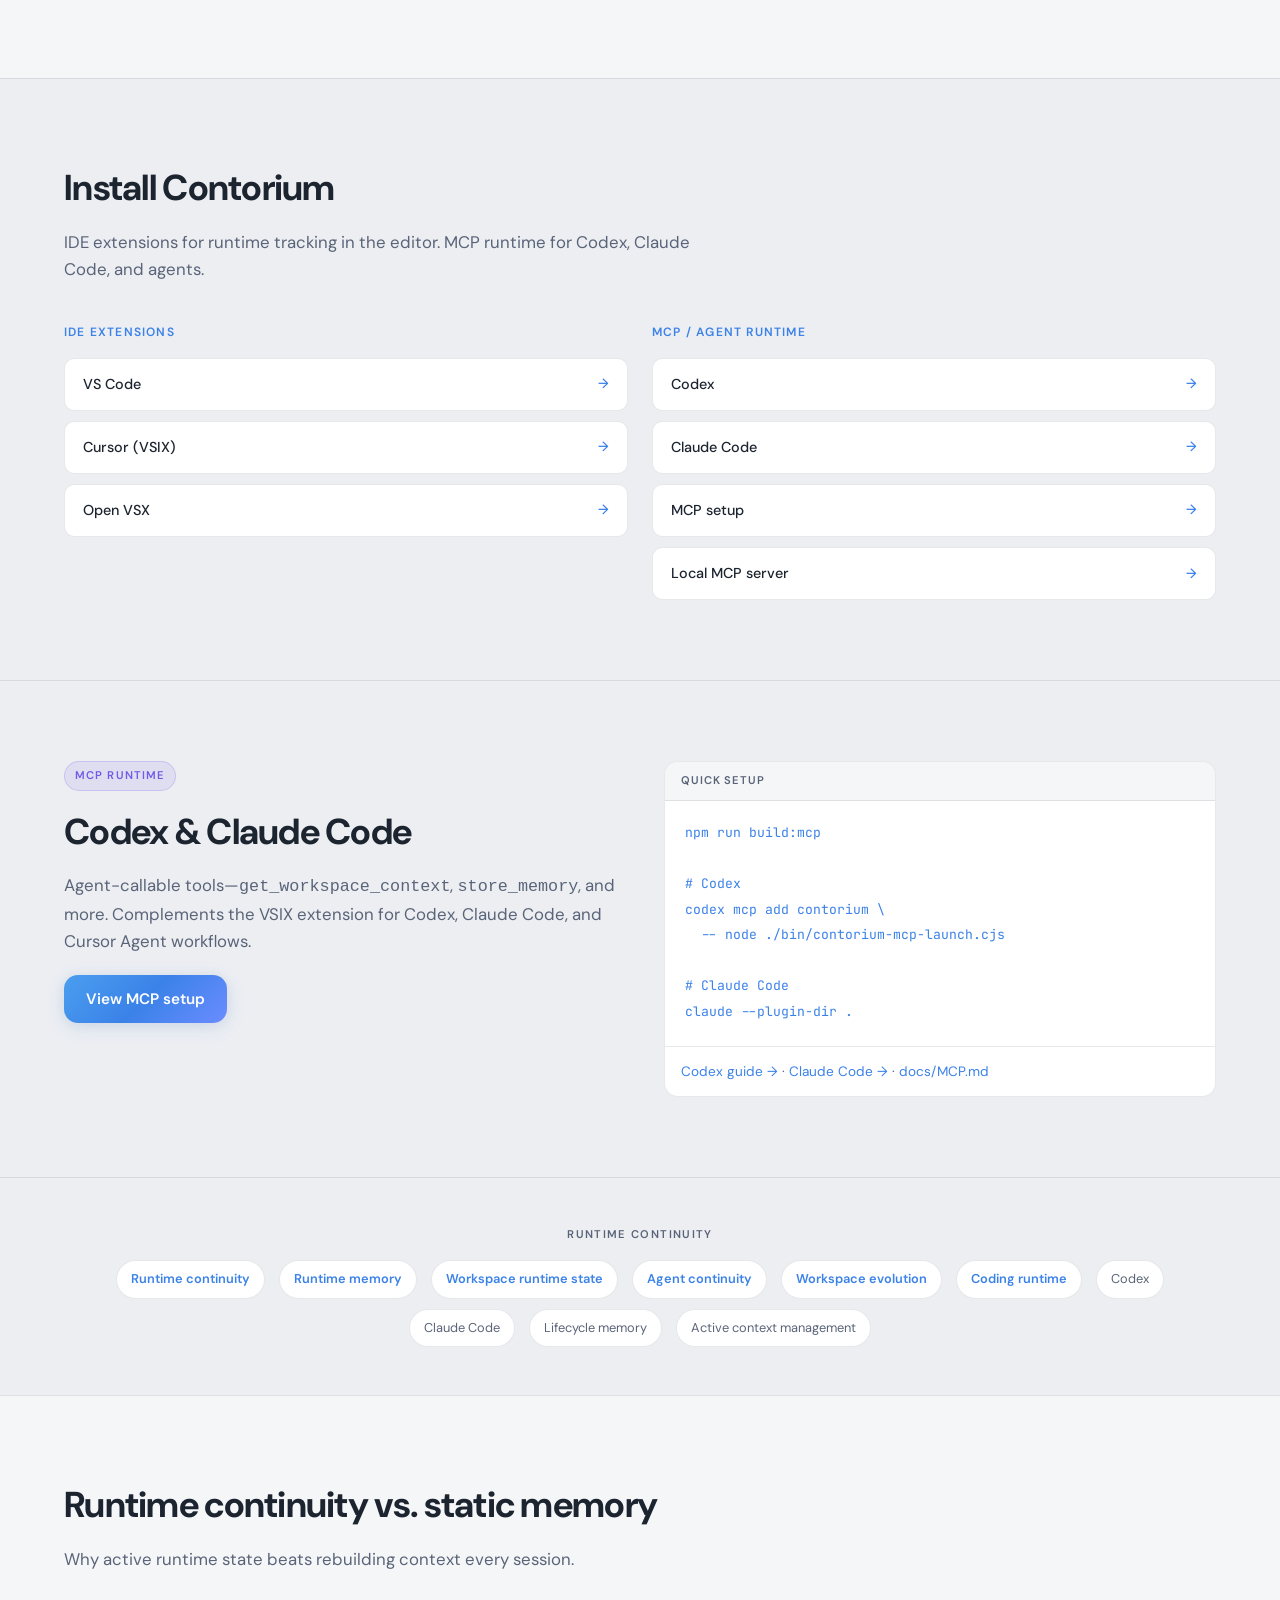
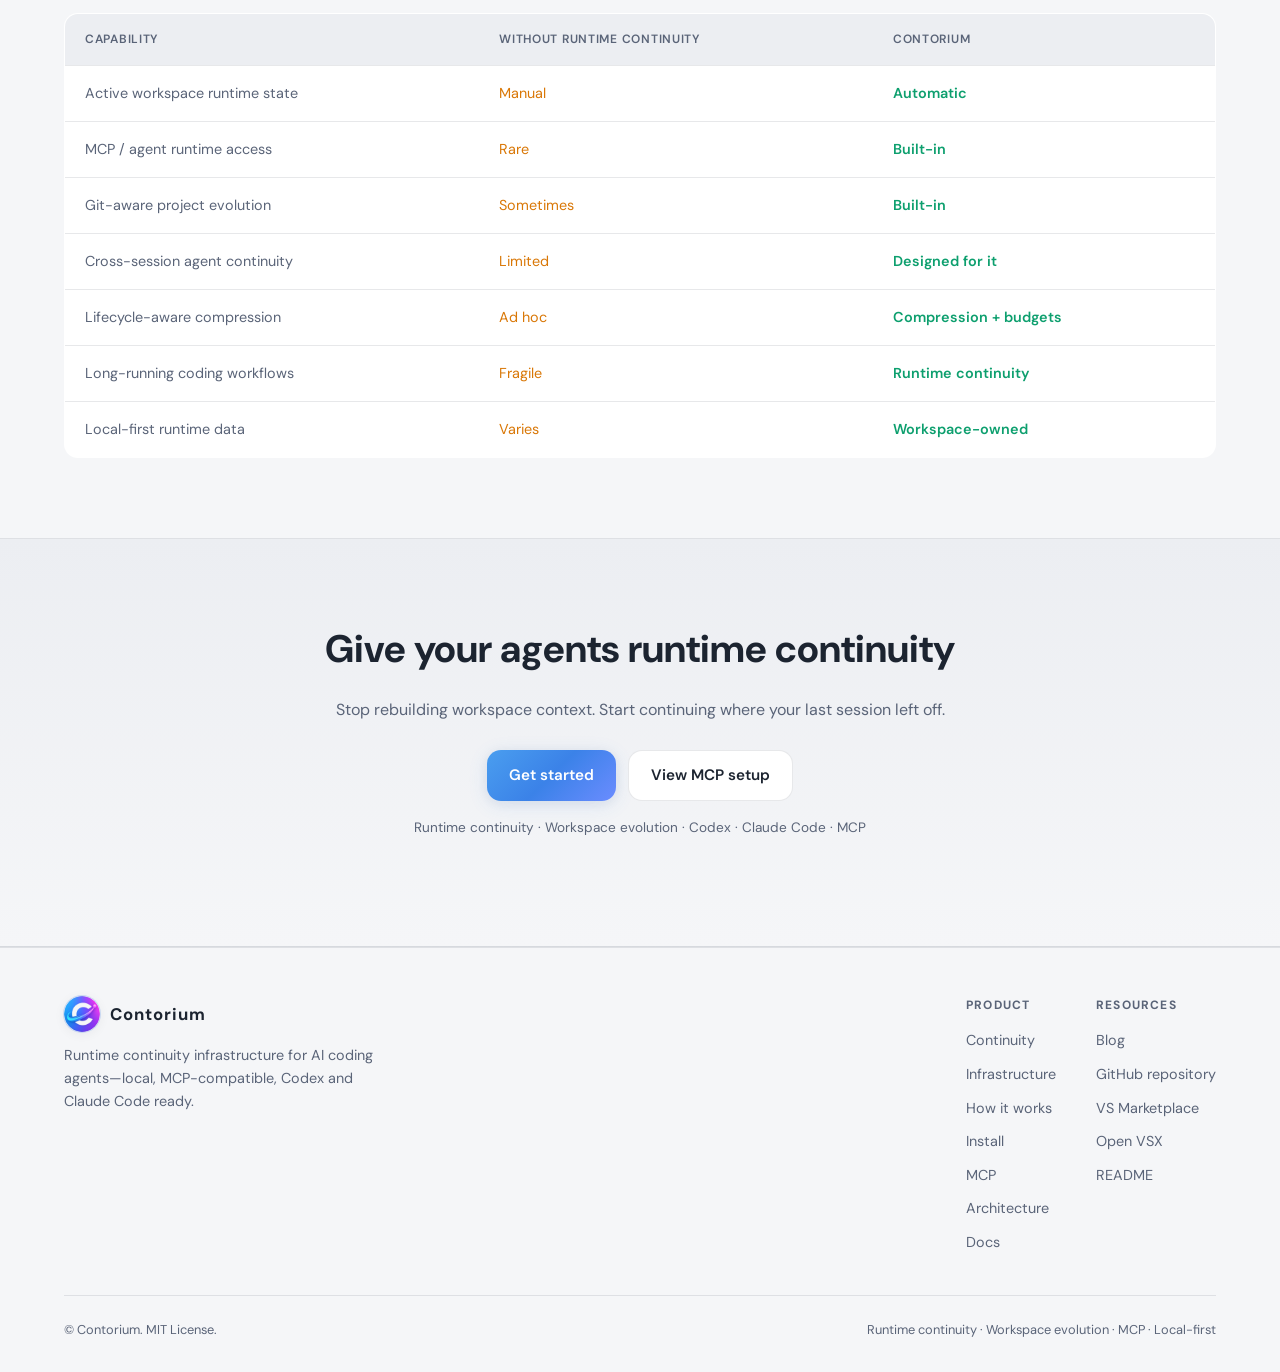
==== commit 6c03a6c4: "update v0.6.1" ====
--- a/index.html
+++ b/index.html
@@ -31,10 +31,10 @@
           Contorium
         </a>
         <div class="nav-links">
-          <a href="#problem">Problem</a>
-          <a href="#demo">Demo</a>
+          <a href="#continuity">Continuity</a>
+          <a href="#why">Why</a>
+          <a href="#features">Infrastructure</a>
           <a href="#how">How it works</a>
-          <a href="#compatibility">Compatible</a>
           <a href="#install">Install</a>
           <a href="mcp/">MCP</a>
           <a href="architecture/">Architecture</a>
@@ -57,22 +57,28 @@
           <div>
             <span class="hero-badge">AI runtime infrastructure</span>
             <h1>Runtime memory infrastructure for AI coding agents</h1>
-            <p class="hero-lead">
-              AI coding tools lose runtime state constantly. Contorium maintains persistent workspace continuity across
-              long coding sessions, model switches, IDE restarts, and agent workflows.
+            <p class="hero-lead">AI coding tools lose runtime state constantly.</p>
+            <p class="hero-lead hero-lead--secondary">
+              Contorium maintains persistent workspace continuity across:
             </p>
+            <ul class="hero-continuity-list">
+              <li>Long coding sessions</li>
+              <li>Model switches</li>
+              <li>IDE restarts</li>
+              <li>Agent workflows</li>
+            </ul>
             <p class="hero-tagline">
               So your AI can continue working instead of rebuilding context every session.
             </p>
             <div class="hero-ctas">
-              <a href="#install" class="btn btn-primary">Install extension</a>
+              <a href="#install" class="btn btn-primary">Get started</a>
               <a href="mcp/" class="btn btn-ghost">View MCP setup</a>
             </div>
           </div>
           <div class="dashboard hero-video" aria-label="Product demo video">
             <div class="hero-video-chrome">
               <span class="hero-video-dots" aria-hidden="true"><span></span><span></span><span></span></span>
-              <span class="hero-video-path">.contora / workspace memory</span>
+              <span class="hero-video-path">.contora / runtime state</span>
             </div>
             <div class="hero-video-frame">
               <video src="contorium.mp4" autoplay loop muted playsinline></video>
@@ -103,7 +109,12 @@
       <section class="section" id="continuity">
         <div class="container">
           <h2 class="section-title">Runtime continuity, not static memory</h2>
-          <p class="section-lead">Most AI memory systems retrieve old information. Contorium tracks active runtime state.</p>
+          <p class="section-lead">
+            Most AI memory systems retrieve old information. Contorium tracks active runtime state.
+          </p>
+          <p class="section-sublead">
+            Instead of only storing chat history, Contorium maintains:
+          </p>
           <div class="compare-two-col">
             <article class="compare-box compare-box--muted">
               <h3>Static memory</h3>
@@ -111,6 +122,7 @@
                 <li>Search old notes and chat logs</li>
                 <li>Retrieve past summaries</li>
                 <li>RAG-style embeddings</li>
+                <li>Vector search over stale context</li>
               </ul>
             </article>
             <article class="compare-box compare-box--highlight">
@@ -120,7 +132,8 @@
                 <li>Active development areas</li>
                 <li>Git-aware project evolution</li>
                 <li>Architectural continuity</li>
-                <li>Ongoing debugging workflows</li>
+                <li>Debugging progress</li>
+                <li>Ongoing coding workflows</li>
               </ul>
             </article>
           </div>
@@ -131,11 +144,122 @@
         </div>
       </section>
 
+      <!-- Why Contorium -->
+      <section class="section section-problem" id="why">
+        <div class="container">
+          <h2 class="section-title">Context window ≠ runtime continuity</h2>
+          <p class="section-lead">
+            Large context windows are not enough. Even frontier models still suffer from context drift, architectural
+            forgetting, repeated reasoning, and workflow fragmentation.
+          </p>
+          <ul class="problem-list">
+            <li>Context drift across long sessions</li>
+            <li>Architectural forgetting between chats</li>
+            <li>Repeated reasoning on the same problems</li>
+            <li>Workflow fragmentation across tools and models</li>
+          </ul>
+          <p class="problem-closer">
+            <strong>Software development is a continuous runtime process—not a single prompt.</strong> Contorium is
+            designed to preserve <strong>runtime continuity</strong> across AI-assisted coding sessions.
+          </p>
+        </div>
+      </section>
+
+      <!-- Runtime lifecycle -->
+      <section class="section section-mcp" id="lifecycle">
+        <div class="container two-col">
+          <div>
+            <span class="section-badge">Lifecycle memory</span>
+            <h2 class="section-title">Runtime lifecycle awareness</h2>
+            <p class="section-lead">
+              Contorium treats workspace memory as a living runtime system—not an endless chat log.
+            </p>
+            <ul class="memory-bullets">
+              <li>Context changes over time; focus shifts</li>
+              <li>Architectural importance evolves</li>
+              <li>Recent activity outweighs stale history</li>
+              <li>Active context management within token budgets</li>
+            </ul>
+            <p style="color: var(--text-muted); font-size: 0.95rem; margin: 20px 0 0; max-width: 520px">
+              Instead of endlessly accumulating chat logs, Contorium maintains an evolving runtime memory model for AI
+              coding workflows.
+            </p>
+          </div>
+          <div class="showcase-visual">
+            <div class="memory-row">
+              <div class="memory-icon">↻</div>
+              <div>
+                <strong style="color: var(--text)">Evolving state</strong>
+                <div style="color: var(--text-muted); font-size: 0.85rem">Workspace runtime model, not static retrieval</div>
+              </div>
+            </div>
+            <div class="memory-row">
+              <div class="memory-icon">◎</div>
+              <div>
+                <strong style="color: var(--text)">Active focus</strong>
+                <div style="color: var(--text-muted); font-size: 0.85rem">Current development areas ranked over time</div>
+              </div>
+            </div>
+            <div class="memory-row">
+              <div class="memory-icon">⎇</div>
+              <div>
+                <strong style="color: var(--text)">Project evolution</strong>
+                <div style="color: var(--text-muted); font-size: 0.85rem">Git-aware tracking of how the codebase changes</div>
+              </div>
+            </div>
+          </div>
+        </div>
+      </section>
+
+      <!-- Runtime workspace tracking -->
+      <section class="section" id="memory">
+        <div class="container two-col">
+          <div>
+            <h2 class="section-title">Runtime-aware workspace tracking</h2>
+            <p class="section-lead">
+              Contorium continuously tracks evolving workspace runtime state—designed for long-running AI-assisted
+              development.
+            </p>
+            <ul class="memory-bullets">
+              <li>Active coding focus and development areas</li>
+              <li>Evolving workspace state over time</li>
+              <li>Recent architectural decisions</li>
+              <li>Git activity and project evolution</li>
+              <li>Ongoing debugging workflows</li>
+              <li>Project continuity across sessions</li>
+            </ul>
+          </div>
+          <div class="showcase-visual">
+            <div class="memory-row">
+              <div class="memory-icon">◎</div>
+              <div>
+                <strong style="color: var(--text)">Focus</strong>
+                <div style="color: var(--text-muted); font-size: 0.85rem">Payment retry &amp; idempotency keys</div>
+              </div>
+            </div>
+            <div class="memory-row">
+              <div class="memory-icon">⎇</div>
+              <div>
+                <strong style="color: var(--text)">Git</strong>
+                <div style="color: var(--text-muted); font-size: 0.85rem">Staged: handlers/pay.ts · Modified: config</div>
+              </div>
+            </div>
+            <div class="memory-row">
+              <div class="memory-icon">◇</div>
+              <div>
+                <strong style="color: var(--text)">Compressed runtime state</strong>
+                <div style="color: var(--text-muted); font-size: 0.85rem">Ranked activity + lifecycle-aware context within token budget</div>
+              </div>
+            </div>
+          </div>
+        </div>
+      </section>
+
       <!-- Demo: Without / With -->
       <section class="section" id="demo">
         <div class="container">
-          <h2 class="section-title">See the difference</h2>
-          <p class="section-lead">Same workspace. With Contorium, your agent already knows what matters.</p>
+          <h2 class="section-title">Agent continuity in practice</h2>
+          <p class="section-lead">Same workspace. With Contorium, your agent resumes runtime state instead of starting from zero.</p>
           <div class="demo-compare">
             <article class="demo-panel demo-panel--without">
               <div class="demo-panel-label">Without Contorium</div>
@@ -169,17 +293,58 @@
       <section class="section" id="how">
         <div class="container">
           <h2 class="section-title">How it works</h2>
-          <p class="section-lead">From raw workspace activity to structured memory your agents can use.</p>
+          <p class="section-lead">From raw workspace activity to structured runtime state your agents can use.</p>
           <div class="flow flow-vertical">
             <div class="flow-step">Workspace activity</div>
             <span class="flow-arrow flow-arrow--down" aria-hidden="true">↓</span>
             <div class="flow-step">Workspace scanner</div>
             <span class="flow-arrow flow-arrow--down" aria-hidden="true">↓</span>
-            <div class="flow-step">Memory compression</div>
+            <div class="flow-step">Runtime state compression</div>
             <span class="flow-arrow flow-arrow--down" aria-hidden="true">↓</span>
-            <div class="flow-step flow-step--highlight">Structured workspace memory</div>
+            <div class="flow-step flow-step--highlight">Structured runtime state</div>
             <span class="flow-arrow flow-arrow--down" aria-hidden="true">↓</span>
             <div class="flow-step flow-step--agents">Cursor · Claude Code · Codex · MCP</div>
+          </div>
+        </div>
+      </section>
+
+      <!-- Features -->
+      <section class="section" id="features">
+        <div class="container">
+          <span class="section-badge">Local-first infrastructure</span>
+          <h2 class="section-title">Runtime infrastructure</h2>
+          <p class="section-lead">Local-first workspace runtime state—optional BYOK, no hidden cloud store.</p>
+          <div class="cards">
+            <article class="card">
+              <div class="card-num">01</div>
+              <h3>Runtime workspace state</h3>
+              <p>Current focus, active modules, debugging tasks, and workspace evolution under <code style="color: var(--accent)">.contora/</code>.</p>
+            </article>
+            <article class="card">
+              <div class="card-num">02</div>
+              <h3>Agent continuity</h3>
+              <p>Close Cursor, switch models, restart IDE—agents still know what changed and what matters.</p>
+            </article>
+            <article class="card">
+              <div class="card-num">03</div>
+              <h3>Git-aware runtime tracking</h3>
+              <p>Modified, staged, and recent commits—project evolution instead of isolated snapshots.</p>
+            </article>
+            <article class="card">
+              <div class="card-num">04</div>
+              <h3>Lifecycle-aware compression</h3>
+              <p>Rank activity, compress historical runtime state, prioritize active development areas.</p>
+            </article>
+            <article class="card">
+              <div class="card-num">05</div>
+              <h3>MCP for Codex &amp; agents</h3>
+              <p><code>get_workspace_context</code>, <code>store_memory</code>, and more—Codex, Claude Code, Cursor Agent.</p>
+            </article>
+            <article class="card">
+              <div class="card-num">06</div>
+              <h3>Local-first</h3>
+              <p>No cloud sync, no hidden telemetry—developer-controlled runtime memory infrastructure.</p>
+            </article>
           </div>
         </div>
       </section>
@@ -187,9 +352,9 @@
       <!-- Compatibility -->
       <section class="section" id="compatibility">
         <div class="container" style="text-align: center">
-          <h2 class="section-title">Works across modern AI coding tools</h2>
+          <h2 class="section-title">Built for modern AI coding runtimes</h2>
           <p class="section-lead" style="margin-left: auto; margin-right: auto">
-            Built for Cursor, VS Code, Claude Code, Codex, and MCP-based agent systems.
+            Runtime continuity for Cursor, VS Code, Claude Code, Codex, and MCP-based agent systems.
           </p>
           <div class="compat-grid" aria-label="Compatible platforms">
             <span class="compat-item">VS Code</span>
@@ -289,146 +454,6 @@
         </div>
       </section>
 
-      <!-- Why Contorium -->
-      <section class="section" id="why">
-        <div class="container">
-          <h2 class="section-title">Context window ≠ runtime continuity</h2>
-          <p class="section-lead">
-            Large context windows are not enough. Even frontier models still suffer from context drift, architectural
-            forgetting, repeated reasoning, and workflow fragmentation.
-          </p>
-          <p style="color: var(--text-muted); max-width: 640px; margin: 0">
-            Contorium is designed to preserve <strong style="color: var(--text)">runtime continuity</strong> across
-            AI-assisted coding sessions—not just store more text.
-          </p>
-        </div>
-      </section>
-
-      <!-- Runtime lifecycle -->
-      <section class="section section-mcp" id="lifecycle">
-        <div class="container two-col">
-          <div>
-            <h2 class="section-title">Runtime lifecycle awareness</h2>
-            <p class="section-lead">
-              Contorium treats workspace memory as a living runtime system—not an endless chat log.
-            </p>
-            <ul class="memory-bullets">
-              <li>Context changes over time; focus shifts</li>
-              <li>Architectural importance evolves</li>
-              <li>Recent activity outweighs stale history</li>
-              <li>Active context management within token budgets</li>
-            </ul>
-          </div>
-          <div class="showcase-visual">
-            <div class="memory-row">
-              <div class="memory-icon">↻</div>
-              <div>
-                <strong style="color: var(--text)">Evolving state</strong>
-                <div style="color: var(--text-muted); font-size: 0.85rem">Workspace runtime model, not static retrieval</div>
-              </div>
-            </div>
-            <div class="memory-row">
-              <div class="memory-icon">◎</div>
-              <div>
-                <strong style="color: var(--text)">Active focus</strong>
-                <div style="color: var(--text-muted); font-size: 0.85rem">Current development areas ranked over time</div>
-              </div>
-            </div>
-            <div class="memory-row">
-              <div class="memory-icon">⎇</div>
-              <div>
-                <strong style="color: var(--text)">Project evolution</strong>
-                <div style="color: var(--text-muted); font-size: 0.85rem">Git-aware tracking of how the codebase changes</div>
-              </div>
-            </div>
-          </div>
-        </div>
-      </section>
-
-      <!-- Persistent AI Memory -->
-      <section class="section" id="memory">
-        <div class="container two-col">
-          <div>
-            <h2 class="section-title">Runtime-aware workspace tracking</h2>
-            <p class="section-lead">
-              Contorium continuously tracks evolving workspace runtime state—designed for long-running AI-assisted
-              development.
-            </p>
-            <ul class="memory-bullets">
-              <li>Active coding focus and development areas</li>
-              <li>Evolving workspace state over time</li>
-              <li>Recent architectural decisions</li>
-              <li>Git activity and project evolution</li>
-              <li>Ongoing debugging workflows</li>
-              <li>Token-efficient compression and session continuity</li>
-            </ul>
-          </div>
-          <div class="showcase-visual">
-            <div class="memory-row">
-              <div class="memory-icon">◎</div>
-              <div>
-                <strong style="color: var(--text)">Focus</strong>
-                <div style="color: var(--text-muted); font-size: 0.85rem">Payment retry &amp; idempotency keys</div>
-              </div>
-            </div>
-            <div class="memory-row">
-              <div class="memory-icon">⎇</div>
-              <div>
-                <strong style="color: var(--text)">Git</strong>
-                <div style="color: var(--text-muted); font-size: 0.85rem">Staged: handlers/pay.ts · Modified: config</div>
-              </div>
-            </div>
-            <div class="memory-row">
-              <div class="memory-icon">◇</div>
-              <div>
-                <strong style="color: var(--text)">Compressed context</strong>
-                <div style="color: var(--text-muted); font-size: 0.85rem">Ranked files + event history within token budget</div>
-              </div>
-            </div>
-          </div>
-        </div>
-      </section>
-
-      <!-- Features -->
-      <section class="section" id="features">
-        <div class="container">
-          <h2 class="section-title">Runtime infrastructure</h2>
-          <p class="section-lead">Local-first workspace runtime state—optional BYOK, no hidden cloud store.</p>
-          <div class="cards">
-            <article class="card">
-              <div class="card-num">01</div>
-              <h3>Runtime workspace memory</h3>
-              <p>Current focus, active modules, debugging tasks, and workspace evolution under <code style="color: var(--accent)">.contora/</code>.</p>
-            </article>
-            <article class="card">
-              <div class="card-num">02</div>
-              <h3>Session continuity</h3>
-              <p>Close Cursor, switch models, restart IDE—agents still know what changed and what matters.</p>
-            </article>
-            <article class="card">
-              <div class="card-num">03</div>
-              <h3>Git-aware runtime tracking</h3>
-              <p>Modified, staged, and recent commits—project evolution instead of isolated snapshots.</p>
-            </article>
-            <article class="card">
-              <div class="card-num">04</div>
-              <h3>Token-efficient compression</h3>
-              <p>Rank activity, compress historical runtime state, prioritize active development areas.</p>
-            </article>
-            <article class="card">
-              <div class="card-num">05</div>
-              <h3>MCP for Codex &amp; agents</h3>
-              <p><code>get_workspace_context</code>, <code>store_memory</code>, and more—Codex, Claude Code, Cursor Agent.</p>
-            </article>
-            <article class="card">
-              <div class="card-num">06</div>
-              <h3>Local-first</h3>
-              <p>No cloud sync, no hidden telemetry—developer-controlled runtime memory infrastructure.</p>
-            </article>
-          </div>
-        </div>
-      </section>
-
       <!-- Keywords -->
       <section class="keywords-band" aria-label="Core capabilities">
         <div class="container">
@@ -438,6 +463,8 @@
             <li><strong>Runtime memory</strong></li>
             <li><strong>Workspace runtime state</strong></li>
             <li><strong>Agent continuity</strong></li>
+            <li><strong>Workspace evolution</strong></li>
+            <li><strong>Coding runtime</strong></li>
             <li>Codex</li>
             <li>Claude Code</li>
             <li>Lifecycle memory</li>
@@ -449,50 +476,50 @@
       <!-- Comparison -->
       <section class="section">
         <div class="container">
-          <h2 class="section-title">Runtime continuity vs. chat-only</h2>
-          <p class="section-lead">Why runtime state beats rebuilding context every session.</p>
+          <h2 class="section-title">Runtime continuity vs. static memory</h2>
+          <p class="section-lead">Why active runtime state beats rebuilding context every session.</p>
           <div style="overflow-x: auto">
             <table class="compare-table">
               <thead>
                 <tr>
                   <th>Capability</th>
-                  <th>Typical chat-only flow</th>
+                  <th>Without runtime continuity</th>
                   <th>Contorium</th>
                 </tr>
               </thead>
               <tbody>
                 <tr>
-                  <td>Persistent workspace snapshot</td>
+                  <td>Active workspace runtime state</td>
                   <td class="check-partial">Manual</td>
                   <td class="check-yes">Automatic</td>
                 </tr>
                 <tr>
-                  <td>MCP / agent memory access</td>
+                  <td>MCP / agent runtime access</td>
                   <td class="check-partial">Rare</td>
                   <td class="check-yes">Built-in</td>
                 </tr>
                 <tr>
-                  <td>Git-aware prioritization</td>
+                  <td>Git-aware project evolution</td>
                   <td class="check-partial">Sometimes</td>
                   <td class="check-yes">Built-in</td>
                 </tr>
                 <tr>
-                  <td>Cross-session restore</td>
+                  <td>Cross-session agent continuity</td>
                   <td class="check-partial">Limited</td>
                   <td class="check-yes">Designed for it</td>
                 </tr>
                 <tr>
-                  <td>Context compression</td>
+                  <td>Lifecycle-aware compression</td>
                   <td class="check-partial">Ad hoc</td>
                   <td class="check-yes">Compression + budgets</td>
                 </tr>
                 <tr>
-                  <td>Long-running AI workflows</td>
+                  <td>Long-running coding workflows</td>
                   <td class="check-partial">Fragile</td>
-                  <td class="check-yes">Cross-session memory</td>
-                </tr>
-                <tr>
-                  <td>Local-first data</td>
+                  <td class="check-yes">Runtime continuity</td>
+                </tr>
+                <tr>
+                  <td>Local-first runtime data</td>
                   <td class="check-partial">Varies</td>
                   <td class="check-yes">Workspace-owned</td>
                 </tr>
@@ -504,13 +531,13 @@
 
       <!-- CTA -->
       <section class="cta-band">
-        <h2>Stop rebuilding AI context every session</h2>
-        <p>Start building with runtime continuity for AI-assisted development.</p>
+        <h2>Give your agents runtime continuity</h2>
+        <p>Stop rebuilding workspace context. Start continuing where your last session left off.</p>
         <div class="cta-buttons">
-          <a href="#install" class="btn btn-primary">Install extension</a>
+          <a href="#install" class="btn btn-primary">Get started</a>
           <a href="mcp/" class="btn btn-ghost">View MCP setup</a>
         </div>
-        <p class="cta-note">Runtime continuity · Codex · Claude Code · MCP · Local-first</p>
+        <p class="cta-note">Runtime continuity · Workspace evolution · Codex · Claude Code · MCP</p>
       </section>
     </main>
 
@@ -528,13 +555,14 @@
               />
               Contorium
             </a>
-            <p>Runtime memory infrastructure for AI coding agents—local, MCP-compatible, Codex and Claude Code ready.</p>
+            <p>Runtime continuity infrastructure for AI coding agents—local, MCP-compatible, Codex and Claude Code ready.</p>
           </div>
           <div class="footer-links">
             <div class="footer-col">
               <h4>Product</h4>
               <ul>
-                <li><a href="#demo">Demo</a></li>
+                <li><a href="#continuity">Continuity</a></li>
+                <li><a href="#features">Infrastructure</a></li>
                 <li><a href="#how">How it works</a></li>
                 <li><a href="#install">Install</a></li>
                 <li><a href="mcp/">MCP</a></li>
@@ -574,7 +602,7 @@
         </div>
         <div class="footer-bottom">
           <span>© Contorium. MIT License.</span>
-          <span>Runtime continuity · Codex · MCP · Local-first</span>
+          <span>Runtime continuity · Workspace evolution · MCP · Local-first</span>
         </div>
       </div>
     </footer>
--- a/styles.css
+++ b/styles.css
@@ -1,17 +1,23 @@
-/* Contorium — design tokens from brand doc */
+/* Contorium — light theme tokens */
 :root {
-  --bg-primary: #0b0f14;
-  --bg-secondary: #121821;
-  --bg-card: #171f2b;
-  --accent: #5ba7ff;
-  --accent-soft: rgba(91, 167, 255, 0.12);
-  --accent-2: #7c5cff;
-  --text: #e8edf5;
-  --text-muted: #8a94a7;
-  --success: #38d39f;
-  --warning: #ffb84d;
-  --border: rgba(91, 167, 255, 0.15);
-  --glow: 0 0 40px rgba(91, 167, 255, 0.08);
+  --bg-primary: #f5f6f8;
+  --bg-secondary: #eceef2;
+  --bg-card: #ffffff;
+  --accent: #3b82e8;
+  --accent-hover: #2563c7;
+  --accent-soft: rgba(59, 130, 232, 0.1);
+  --accent-2: #6d5ce6;
+  --text: #1c2430;
+  --text-muted: #5a6478;
+  --success: #0d9f6e;
+  --warning: #d97706;
+  --border: rgba(28, 36, 48, 0.1);
+  --border-accent: rgba(59, 130, 232, 0.22);
+  --glow: 0 4px 20px rgba(59, 130, 232, 0.12);
+  --shadow-card: 0 2px 12px rgba(28, 36, 48, 0.06);
+  --shadow-elevated: 0 12px 36px rgba(28, 36, 48, 0.1);
+  --header-bg: rgba(255, 255, 255, 0.9);
+  --overlay-fade: rgba(245, 246, 248, 0.75);
   --radius: 14px;
   --max-content: 1200px;
   --font-sans: "DM Sans", system-ui, -apple-system, sans-serif;
@@ -45,7 +51,7 @@
 }
 
 a:hover {
-  color: #7eb8ff;
+  color: var(--accent-hover);
 }
 
 img {
@@ -67,7 +73,7 @@
   left: 0;
   right: 0;
   z-index: 100;
-  background: rgba(11, 15, 20, 0.75);
+  background: var(--header-bg);
   backdrop-filter: blur(12px);
   border-bottom: 1px solid var(--border);
 }
@@ -99,17 +105,17 @@
   object-fit: cover;
   flex-shrink: 0;
   display: block;
-  box-shadow: 0 0 0 1px rgba(91, 167, 255, 0.2), 0 0 24px rgba(91, 167, 255, 0.18);
+  box-shadow: 0 0 0 1px var(--border-accent), var(--shadow-card);
   animation: pulse-soft 4s ease-in-out infinite;
 }
 
 @keyframes pulse-soft {
   0%,
   100% {
-    box-shadow: 0 0 20px rgba(91, 167, 255, 0.25);
+    box-shadow: 0 0 0 1px var(--border-accent), 0 0 16px rgba(59, 130, 232, 0.15);
   }
   50% {
-    box-shadow: 0 0 28px rgba(124, 92, 255, 0.35);
+    box-shadow: 0 0 0 1px rgba(109, 92, 230, 0.35), 0 0 20px rgba(109, 92, 230, 0.12);
   }
 }
 
@@ -150,12 +156,12 @@
 .btn-primary {
   background: linear-gradient(135deg, #4a9eef 0%, var(--accent) 50%, #6b8cff 100%);
   color: #fff;
-  box-shadow: var(--glow), 0 4px 24px rgba(91, 167, 255, 0.25);
+  box-shadow: var(--glow), var(--shadow-card);
 }
 
 .btn-primary:hover {
   transform: translateY(-2px);
-  box-shadow: 0 0 48px rgba(91, 167, 255, 0.15), 0 8px 32px rgba(91, 167, 255, 0.2);
+  box-shadow: 0 6px 28px rgba(59, 130, 232, 0.22), var(--shadow-elevated);
 }
 
 .btn-ghost {
@@ -165,7 +171,7 @@
 }
 
 .btn-ghost:hover {
-  border-color: rgba(91, 167, 255, 0.35);
+  border-color: var(--border-accent);
   background: var(--bg-secondary);
   transform: translateY(-1px);
 }
@@ -180,6 +186,11 @@
   padding: 120px 0 80px;
   position: relative;
   overflow: hidden;
+  background:
+    linear-gradient(rgba(59, 130, 232, 0.04) 1px, transparent 1px),
+    linear-gradient(90deg, rgba(59, 130, 232, 0.04) 1px, transparent 1px),
+    linear-gradient(180deg, var(--bg-primary) 0%, var(--bg-secondary) 100%);
+  background-size: 48px 48px, 48px 48px, auto;
 }
 
 .hero::before {
@@ -189,7 +200,7 @@
   right: -10%;
   width: 60%;
   height: 70%;
-  background: radial-gradient(ellipse, rgba(91, 167, 255, 0.08) 0%, transparent 70%);
+  background: radial-gradient(ellipse, rgba(59, 130, 232, 0.08) 0%, transparent 70%);
   pointer-events: none;
 }
 
@@ -235,6 +246,36 @@
   max-width: 520px;
 }
 
+.hero-lead--secondary {
+  font-size: 1rem;
+  margin-bottom: 12px;
+}
+
+.hero-continuity-list {
+  list-style: none;
+  padding: 0;
+  margin: 0 0 20px;
+  display: grid;
+  gap: 8px;
+  max-width: 520px;
+}
+
+.hero-continuity-list li {
+  position: relative;
+  padding-left: 18px;
+  font-size: 0.95rem;
+  color: var(--text);
+  font-family: var(--font-mono);
+}
+
+.hero-continuity-list li::before {
+  content: "→";
+  position: absolute;
+  left: 0;
+  color: var(--accent);
+  font-weight: 600;
+}
+
 .hero-tagline {
   font-size: 0.95rem;
   color: var(--accent);
@@ -289,14 +330,14 @@
 
 .dashboard.hero-video:hover {
   transform: translateY(-4px);
-  box-shadow: 0 0 60px rgba(91, 167, 255, 0.1), 0 24px 48px rgba(0, 0, 0, 0.35), 0 0 0 1px rgba(91, 167, 255, 0.1);
+  box-shadow: var(--glow), var(--shadow-elevated), 0 0 0 1px var(--border-accent);
 }
 
 .dashboard.hero-video {
   padding: 0;
   overflow: hidden;
   position: relative;
-  box-shadow: var(--glow), 0 0 0 1px rgba(91, 167, 255, 0.08), 0 24px 48px rgba(0, 0, 0, 0.28);
+  box-shadow: var(--shadow-card), 0 0 0 1px var(--border);
 }
 
 .hero-video-chrome {
@@ -322,7 +363,7 @@
   height: 7px;
   border-radius: 50%;
   background: var(--bg-card);
-  box-shadow: inset 0 0 0 1px rgba(255, 255, 255, 0.06);
+  box-shadow: inset 0 0 0 1px rgba(28, 36, 48, 0.08);
 }
 
 .hero-video-dots span:nth-child(1) {
@@ -352,7 +393,7 @@
   position: relative;
   z-index: 0;
   padding: 12px;
-  background: linear-gradient(180deg, rgba(18, 24, 33, 0.65) 0%, var(--bg-primary) 100%);
+  background: linear-gradient(180deg, #e4e7ec 0%, var(--bg-primary) 100%);
 }
 
 .hero-video-frame::after {
@@ -360,7 +401,7 @@
   position: absolute;
   inset: 12px;
   border-radius: 10px;
-  box-shadow: inset 0 0 0 1px rgba(91, 167, 255, 0.14);
+  box-shadow: inset 0 0 0 1px var(--border-accent);
   pointer-events: none;
 }
 
@@ -517,6 +558,14 @@
   margin: 0 0 40px;
 }
 
+.section-sublead {
+  color: var(--text);
+  font-size: 0.95rem;
+  max-width: 640px;
+  margin: -24px 0 28px;
+  font-weight: 500;
+}
+
 .section-badge {
   display: inline-block;
   font-size: 0.7rem;
@@ -526,9 +575,9 @@
   color: var(--accent-2);
   margin-bottom: 12px;
   padding: 5px 10px;
-  background: rgba(124, 92, 255, 0.12);
+  background: rgba(109, 92, 230, 0.1);
   border-radius: 999px;
-  border: 1px solid rgba(124, 92, 255, 0.25);
+  border: 1px solid rgba(109, 92, 230, 0.22);
 }
 
 /* Problem */
@@ -556,7 +605,7 @@
   content: "×";
   position: absolute;
   left: 0;
-  color: #e85d5d;
+  color: #dc4c4c;
   font-weight: 600;
 }
 
@@ -602,7 +651,7 @@
 }
 
 .demo-panel--with {
-  border-color: rgba(91, 167, 255, 0.35);
+  border-color: var(--border-accent);
   box-shadow: var(--glow);
 }
 
@@ -669,7 +718,7 @@
 }
 
 .flow-step--highlight {
-  border-color: rgba(91, 167, 255, 0.4);
+  border-color: var(--border-accent);
   background: var(--accent-soft);
   color: var(--text);
   font-weight: 600;
@@ -677,8 +726,8 @@
 }
 
 .flow-step--agents {
-  border-color: rgba(124, 92, 255, 0.35);
-  background: rgba(124, 92, 255, 0.08);
+  border-color: rgba(109, 92, 230, 0.3);
+  background: rgba(109, 92, 230, 0.06);
   font-size: 0.8rem;
   max-width: 280px;
 }
@@ -816,7 +865,7 @@
   content: "";
   position: absolute;
   inset: 0;
-  background: linear-gradient(180deg, transparent 60%, rgba(11, 15, 20, 0.6));
+  background: linear-gradient(180deg, transparent 60%, var(--overlay-fade));
   pointer-events: none;
 }
 
@@ -914,8 +963,8 @@
 
 .card:hover {
   transform: translateY(-3px);
-  border-color: rgba(91, 167, 255, 0.28);
-  box-shadow: var(--glow);
+  border-color: var(--border-accent);
+  box-shadow: var(--shadow-card);
 }
 
 .card h3 {
@@ -1545,7 +1594,7 @@
 }
 
 .install-links a:hover {
-  border-color: rgba(91, 167, 255, 0.35);
+  border-color: var(--border-accent);
   background: var(--bg-secondary);
   color: var(--text);
 }
@@ -1607,7 +1656,7 @@
 }
 
 .compare-box--highlight {
-  border-color: rgba(91, 167, 255, 0.35);
+  border-color: var(--border-accent);
   background: var(--accent-soft);
 }
 
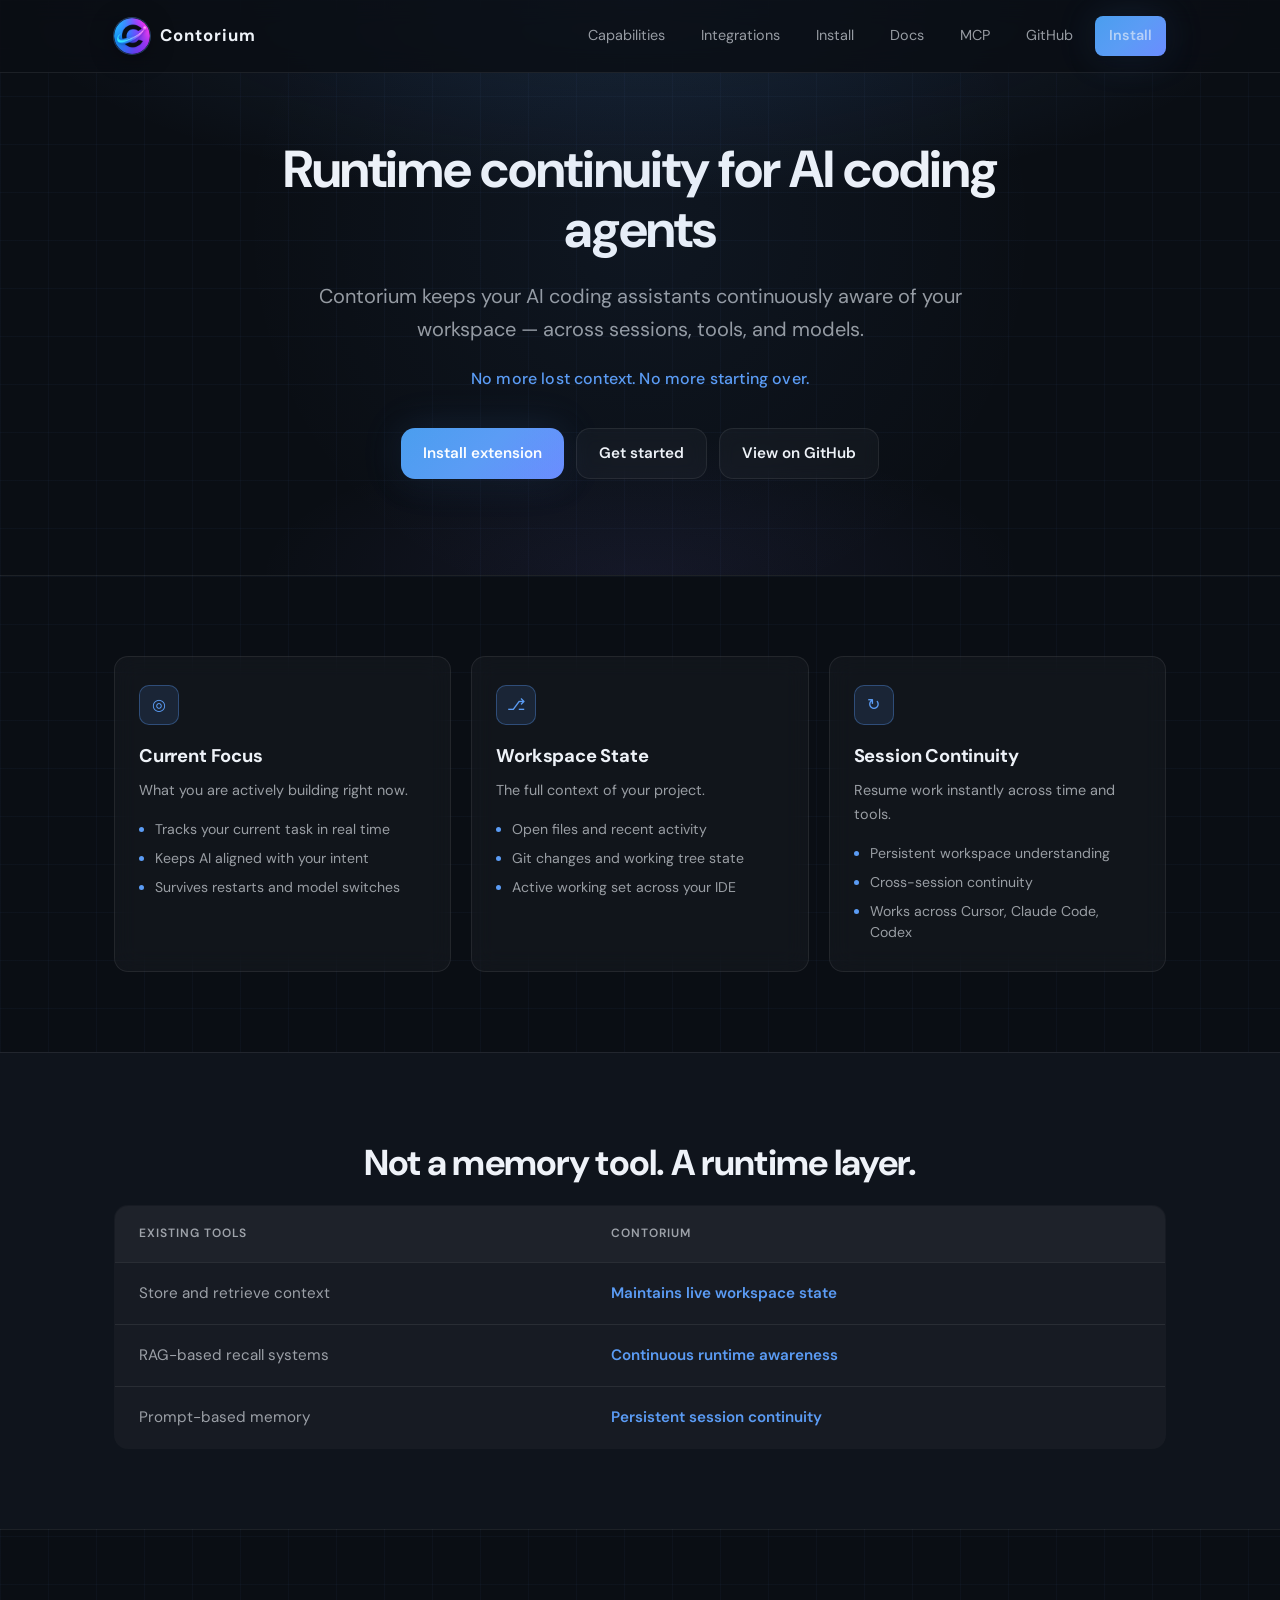
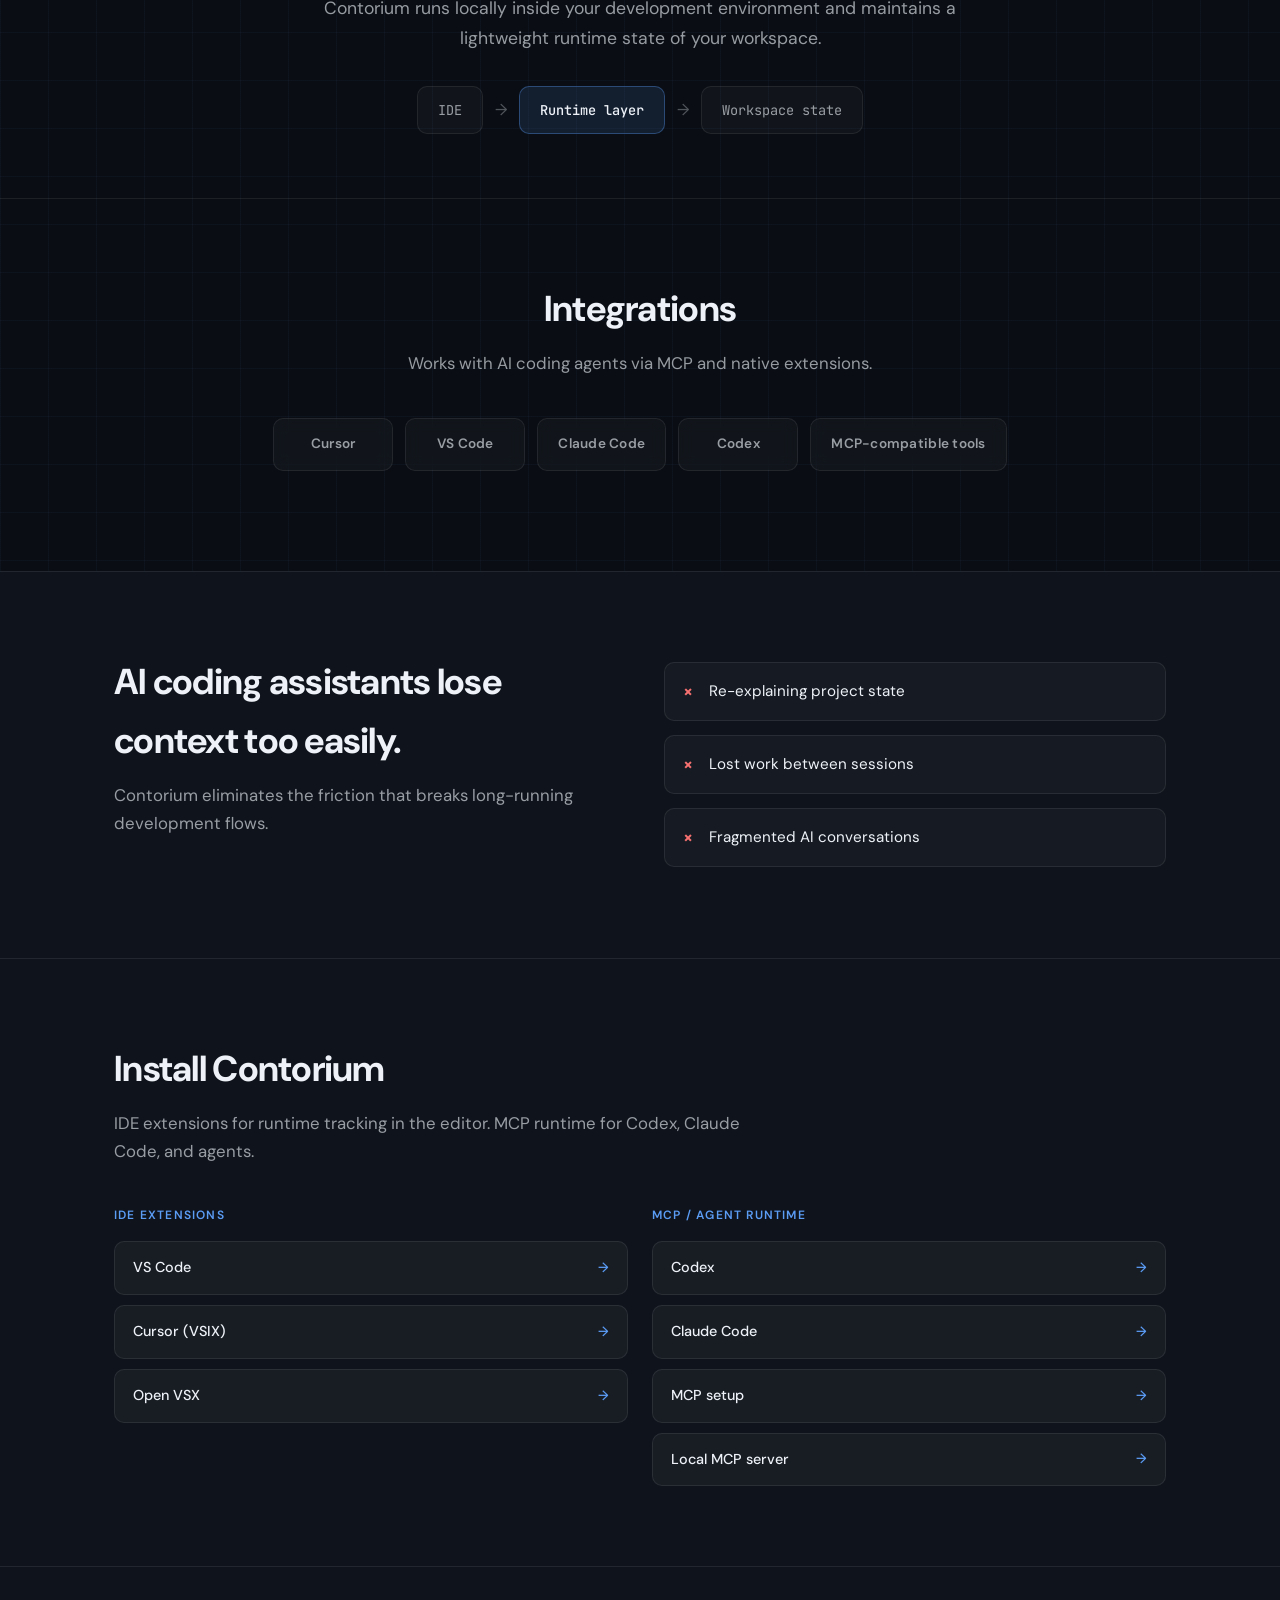
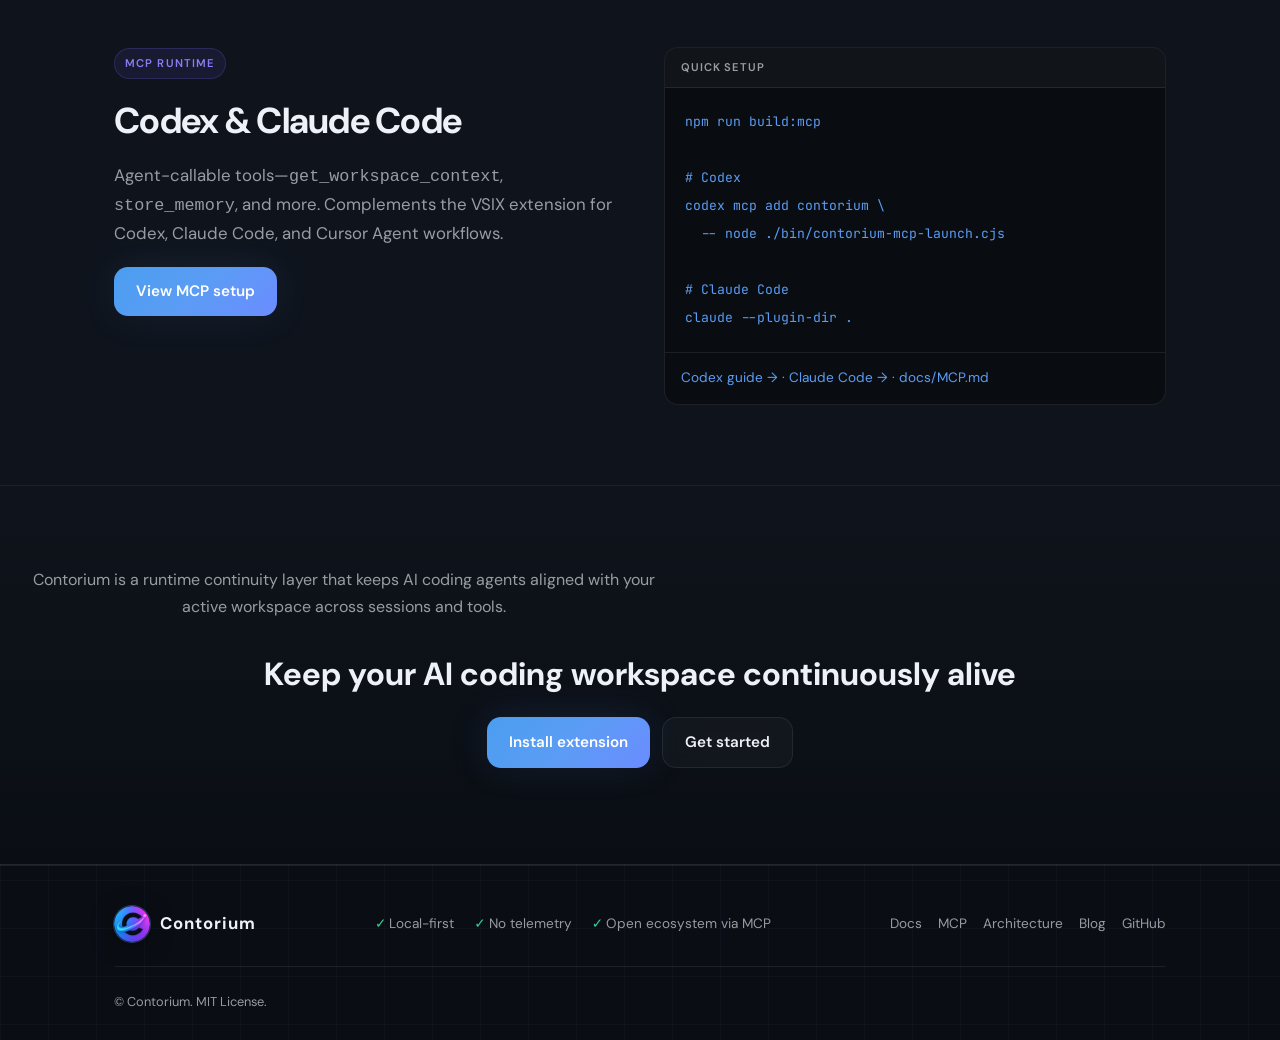
==== commit 1ae4109f: "update v0.6.1" ====
--- a/index.html
+++ b/index.html
@@ -5,9 +5,9 @@
     <meta name="viewport" content="width=device-width, initial-scale=1.0" />
     <meta
       name="description"
-      content="Contorium — runtime memory infrastructure for AI coding agents. Workspace runtime continuity for Cursor, Claude Code, Codex, and MCP workflows."
+      content="Contorium — runtime continuity for AI coding agents. Keep your workspace continuously alive across sessions, tools, and models."
     />
-    <title>Contorium — Runtime Memory Infrastructure for AI Agents</title>
+    <title>Contorium — Runtime Continuity for AI Coding Agents</title>
     <link rel="icon" href="logo.png" type="image/png" />
     <link rel="preconnect" href="https://fonts.googleapis.com" />
     <link rel="preconnect" href="https://fonts.gstatic.com" crossorigin />
@@ -31,339 +31,156 @@
           Contorium
         </a>
         <div class="nav-links">
-          <a href="#continuity">Continuity</a>
-          <a href="#why">Why</a>
-          <a href="#features">Infrastructure</a>
-          <a href="#how">How it works</a>
+          <a href="#capabilities">Capabilities</a>
+          <a href="#integrations">Integrations</a>
           <a href="#install">Install</a>
+          <a href="docs/">Docs</a>
           <a href="mcp/">MCP</a>
-          <a href="architecture/">Architecture</a>
-          <a href="docs/">Docs</a>
-          <a href="blog/">Blog</a>
           <a href="https://github.com/ContoriumLabs/contorium" target="_blank" rel="noopener noreferrer">GitHub</a>
-          <a
-            href="#install"
-            class="btn btn-primary btn-sm"
-            >Install</a
-          >
+          <a href="#install" class="btn btn-primary btn-sm">Install</a>
         </div>
       </nav>
     </header>
 
     <main>
       <!-- Hero -->
-      <section class="hero">
-        <div class="container hero-grid">
-          <div>
-            <span class="hero-badge">AI runtime infrastructure</span>
-            <h1>Runtime memory infrastructure for AI coding agents</h1>
-            <p class="hero-lead">AI coding tools lose runtime state constantly.</p>
-            <p class="hero-lead hero-lead--secondary">
-              Contorium maintains persistent workspace continuity across:
-            </p>
-            <ul class="hero-continuity-list">
-              <li>Long coding sessions</li>
-              <li>Model switches</li>
-              <li>IDE restarts</li>
-              <li>Agent workflows</li>
-            </ul>
-            <p class="hero-tagline">
-              So your AI can continue working instead of rebuilding context every session.
-            </p>
-            <div class="hero-ctas">
-              <a href="#install" class="btn btn-primary">Get started</a>
-              <a href="mcp/" class="btn btn-ghost">View MCP setup</a>
-            </div>
-          </div>
-          <div class="dashboard hero-video" aria-label="Product demo video">
-            <div class="hero-video-chrome">
-              <span class="hero-video-dots" aria-hidden="true"><span></span><span></span><span></span></span>
-              <span class="hero-video-path">.contora / runtime state</span>
-            </div>
-            <div class="hero-video-frame">
-              <video src="contorium.mp4" autoplay loop muted playsinline></video>
-            </div>
-          </div>
-        </div>
-      </section>
-
-      <!-- Problem -->
-      <section class="section section-problem" id="problem">
+      <section class="hero hero-centered">
+        <div class="container hero-centered-inner">
+          <h1>Runtime continuity for AI coding agents</h1>
+          <p class="hero-lead">
+            Contorium keeps your AI coding assistants continuously aware of your workspace — across sessions, tools,
+            and models.
+          </p>
+          <p class="hero-tagline">No more lost context. No more starting over.</p>
+          <div class="hero-ctas">
+            <a href="#install" class="btn btn-primary">Install extension</a>
+            <a href="docs/" class="btn btn-ghost">Get started</a>
+            <a
+              href="https://github.com/ContoriumLabs/contorium"
+              class="btn btn-ghost"
+              target="_blank"
+              rel="noopener noreferrer"
+              >View on GitHub</a
+            >
+          </div>
+        </div>
+      </section>
+
+      <!-- 3 Core Capabilities -->
+      <section class="section" id="capabilities">
         <div class="container">
-          <h2 class="section-title">AI coding tools lose runtime state</h2>
-          <p class="section-lead">
-            Modern assistants are stateless. Every session forces the model to reconstruct project intent, debugging
-            progress, active files, and architectural focus—even with large context windows.
+          <div class="capability-grid">
+            <article class="capability-card">
+              <div class="capability-icon" aria-hidden="true">◎</div>
+              <h2 class="capability-title">Current Focus</h2>
+              <p class="capability-subtitle">What you are actively building right now.</p>
+              <ul class="capability-list">
+                <li>Tracks your current task in real time</li>
+                <li>Keeps AI aligned with your intent</li>
+                <li>Survives restarts and model switches</li>
+              </ul>
+            </article>
+            <article class="capability-card">
+              <div class="capability-icon" aria-hidden="true">⎇</div>
+              <h2 class="capability-title">Workspace State</h2>
+              <p class="capability-subtitle">The full context of your project.</p>
+              <ul class="capability-list">
+                <li>Open files and recent activity</li>
+                <li>Git changes and working tree state</li>
+                <li>Active working set across your IDE</li>
+              </ul>
+            </article>
+            <article class="capability-card">
+              <div class="capability-icon" aria-hidden="true">↻</div>
+              <h2 class="capability-title">Session Continuity</h2>
+              <p class="capability-subtitle">Resume work instantly across time and tools.</p>
+              <ul class="capability-list">
+                <li>Persistent workspace understanding</li>
+                <li>Cross-session continuity</li>
+                <li>Works across Cursor, Claude Code, Codex</li>
+              </ul>
+            </article>
+          </div>
+        </div>
+      </section>
+
+      <!-- Differentiation -->
+      <section class="section section-strip" id="differentiation">
+        <div class="container">
+          <h2 class="section-title section-title--center">Not a memory tool. A runtime layer.</h2>
+          <div class="diff-table-wrap">
+            <table class="diff-table">
+              <thead>
+                <tr>
+                  <th scope="col">Existing tools</th>
+                  <th scope="col">Contorium</th>
+                </tr>
+              </thead>
+              <tbody>
+                <tr>
+                  <td>Store and retrieve context</td>
+                  <td class="diff-highlight">Maintains live workspace state</td>
+                </tr>
+                <tr>
+                  <td>RAG-based recall systems</td>
+                  <td class="diff-highlight">Continuous runtime awareness</td>
+                </tr>
+                <tr>
+                  <td>Prompt-based memory</td>
+                  <td class="diff-highlight">Persistent session continuity</td>
+                </tr>
+              </tbody>
+            </table>
+          </div>
+        </div>
+      </section>
+
+      <!-- How it works -->
+      <section class="section section-compact" id="how">
+        <div class="container how-centered">
+          <p class="how-oneline">
+            Contorium runs locally inside your development environment and maintains a lightweight runtime state of
+            your workspace.
           </p>
-          <ul class="problem-list">
-            <li>Context drift across long sessions</li>
-            <li>Architectural forgetting between chats</li>
-            <li>Repeated reasoning and workflow fragmentation</li>
-            <li>Token waste rebuilding workspace context</li>
-            <li>Session resets on IDE restarts and model switches</li>
-          </ul>
-        </div>
-      </section>
-
-      <!-- Runtime continuity -->
-      <section class="section" id="continuity">
-        <div class="container">
-          <h2 class="section-title">Runtime continuity, not static memory</h2>
-          <p class="section-lead">
-            Most AI memory systems retrieve old information. Contorium tracks active runtime state.
-          </p>
-          <p class="section-sublead">
-            Instead of only storing chat history, Contorium maintains:
-          </p>
-          <div class="compare-two-col">
-            <article class="compare-box compare-box--muted">
-              <h3>Static memory</h3>
-              <ul>
-                <li>Search old notes and chat logs</li>
-                <li>Retrieve past summaries</li>
-                <li>RAG-style embeddings</li>
-                <li>Vector search over stale context</li>
-              </ul>
-            </article>
-            <article class="compare-box compare-box--highlight">
-              <h3>Runtime continuity</h3>
-              <ul>
-                <li>Current workspace focus</li>
-                <li>Active development areas</li>
-                <li>Git-aware project evolution</li>
-                <li>Architectural continuity</li>
-                <li>Debugging progress</li>
-                <li>Ongoing coding workflows</li>
-              </ul>
-            </article>
-          </div>
-          <p class="problem-closer" style="margin-top: 28px">
-            <strong>Software development is a continuous runtime process—not a single prompt.</strong> Contorium helps
-            agents maintain continuity instead of repeatedly reconstructing context.
-          </p>
-        </div>
-      </section>
-
-      <!-- Why Contorium -->
-      <section class="section section-problem" id="why">
-        <div class="container">
-          <h2 class="section-title">Context window ≠ runtime continuity</h2>
-          <p class="section-lead">
-            Large context windows are not enough. Even frontier models still suffer from context drift, architectural
-            forgetting, repeated reasoning, and workflow fragmentation.
-          </p>
-          <ul class="problem-list">
-            <li>Context drift across long sessions</li>
-            <li>Architectural forgetting between chats</li>
-            <li>Repeated reasoning on the same problems</li>
-            <li>Workflow fragmentation across tools and models</li>
-          </ul>
-          <p class="problem-closer">
-            <strong>Software development is a continuous runtime process—not a single prompt.</strong> Contorium is
-            designed to preserve <strong>runtime continuity</strong> across AI-assisted coding sessions.
-          </p>
-        </div>
-      </section>
-
-      <!-- Runtime lifecycle -->
-      <section class="section section-mcp" id="lifecycle">
-        <div class="container two-col">
-          <div>
-            <span class="section-badge">Lifecycle memory</span>
-            <h2 class="section-title">Runtime lifecycle awareness</h2>
-            <p class="section-lead">
-              Contorium treats workspace memory as a living runtime system—not an endless chat log.
-            </p>
-            <ul class="memory-bullets">
-              <li>Context changes over time; focus shifts</li>
-              <li>Architectural importance evolves</li>
-              <li>Recent activity outweighs stale history</li>
-              <li>Active context management within token budgets</li>
-            </ul>
-            <p style="color: var(--text-muted); font-size: 0.95rem; margin: 20px 0 0; max-width: 520px">
-              Instead of endlessly accumulating chat logs, Contorium maintains an evolving runtime memory model for AI
-              coding workflows.
-            </p>
-          </div>
-          <div class="showcase-visual">
-            <div class="memory-row">
-              <div class="memory-icon">↻</div>
-              <div>
-                <strong style="color: var(--text)">Evolving state</strong>
-                <div style="color: var(--text-muted); font-size: 0.85rem">Workspace runtime model, not static retrieval</div>
-              </div>
-            </div>
-            <div class="memory-row">
-              <div class="memory-icon">◎</div>
-              <div>
-                <strong style="color: var(--text)">Active focus</strong>
-                <div style="color: var(--text-muted); font-size: 0.85rem">Current development areas ranked over time</div>
-              </div>
-            </div>
-            <div class="memory-row">
-              <div class="memory-icon">⎇</div>
-              <div>
-                <strong style="color: var(--text)">Project evolution</strong>
-                <div style="color: var(--text-muted); font-size: 0.85rem">Git-aware tracking of how the codebase changes</div>
-              </div>
-            </div>
-          </div>
-        </div>
-      </section>
-
-      <!-- Runtime workspace tracking -->
-      <section class="section" id="memory">
-        <div class="container two-col">
-          <div>
-            <h2 class="section-title">Runtime-aware workspace tracking</h2>
-            <p class="section-lead">
-              Contorium continuously tracks evolving workspace runtime state—designed for long-running AI-assisted
-              development.
-            </p>
-            <ul class="memory-bullets">
-              <li>Active coding focus and development areas</li>
-              <li>Evolving workspace state over time</li>
-              <li>Recent architectural decisions</li>
-              <li>Git activity and project evolution</li>
-              <li>Ongoing debugging workflows</li>
-              <li>Project continuity across sessions</li>
-            </ul>
-          </div>
-          <div class="showcase-visual">
-            <div class="memory-row">
-              <div class="memory-icon">◎</div>
-              <div>
-                <strong style="color: var(--text)">Focus</strong>
-                <div style="color: var(--text-muted); font-size: 0.85rem">Payment retry &amp; idempotency keys</div>
-              </div>
-            </div>
-            <div class="memory-row">
-              <div class="memory-icon">⎇</div>
-              <div>
-                <strong style="color: var(--text)">Git</strong>
-                <div style="color: var(--text-muted); font-size: 0.85rem">Staged: handlers/pay.ts · Modified: config</div>
-              </div>
-            </div>
-            <div class="memory-row">
-              <div class="memory-icon">◇</div>
-              <div>
-                <strong style="color: var(--text)">Compressed runtime state</strong>
-                <div style="color: var(--text-muted); font-size: 0.85rem">Ranked activity + lifecycle-aware context within token budget</div>
-              </div>
-            </div>
-          </div>
-        </div>
-      </section>
-
-      <!-- Demo: Without / With -->
-      <section class="section" id="demo">
-        <div class="container">
-          <h2 class="section-title">Agent continuity in practice</h2>
-          <p class="section-lead">Same workspace. With Contorium, your agent resumes runtime state instead of starting from zero.</p>
-          <div class="demo-compare">
-            <article class="demo-panel demo-panel--without">
-              <div class="demo-panel-label">Without Contorium</div>
-              <div class="demo-chat">
-                <span class="demo-role">AI</span>
-                <p>“What were you working on?”</p>
-              </div>
-            </article>
-            <article class="demo-panel demo-panel--with">
-              <div class="demo-panel-label">With Contorium</div>
-              <div class="demo-chat">
-                <span class="demo-role">AI</span>
-                <p>You were refactoring the payment retry system.</p>
-                <p class="demo-detail"><strong>Recent files:</strong></p>
-                <ul class="demo-files">
-                  <li>retry.ts</li>
-                  <li>payment.ts</li>
-                </ul>
-                <p class="demo-detail"><strong>Recent Git changes:</strong></p>
-                <ul class="demo-files">
-                  <li>retry classification update</li>
-                  <li>duplicate request fix</li>
-                </ul>
-              </div>
-            </article>
-          </div>
-        </div>
-      </section>
-
-      <!-- How it works -->
-      <section class="section" id="how">
-        <div class="container">
-          <h2 class="section-title">How it works</h2>
-          <p class="section-lead">From raw workspace activity to structured runtime state your agents can use.</p>
-          <div class="flow flow-vertical">
-            <div class="flow-step">Workspace activity</div>
-            <span class="flow-arrow flow-arrow--down" aria-hidden="true">↓</span>
-            <div class="flow-step">Workspace scanner</div>
-            <span class="flow-arrow flow-arrow--down" aria-hidden="true">↓</span>
-            <div class="flow-step">Runtime state compression</div>
-            <span class="flow-arrow flow-arrow--down" aria-hidden="true">↓</span>
-            <div class="flow-step flow-step--highlight">Structured runtime state</div>
-            <span class="flow-arrow flow-arrow--down" aria-hidden="true">↓</span>
-            <div class="flow-step flow-step--agents">Cursor · Claude Code · Codex · MCP</div>
-          </div>
-        </div>
-      </section>
-
-      <!-- Features -->
-      <section class="section" id="features">
-        <div class="container">
-          <span class="section-badge">Local-first infrastructure</span>
-          <h2 class="section-title">Runtime infrastructure</h2>
-          <p class="section-lead">Local-first workspace runtime state—optional BYOK, no hidden cloud store.</p>
-          <div class="cards">
-            <article class="card">
-              <div class="card-num">01</div>
-              <h3>Runtime workspace state</h3>
-              <p>Current focus, active modules, debugging tasks, and workspace evolution under <code style="color: var(--accent)">.contora/</code>.</p>
-            </article>
-            <article class="card">
-              <div class="card-num">02</div>
-              <h3>Agent continuity</h3>
-              <p>Close Cursor, switch models, restart IDE—agents still know what changed and what matters.</p>
-            </article>
-            <article class="card">
-              <div class="card-num">03</div>
-              <h3>Git-aware runtime tracking</h3>
-              <p>Modified, staged, and recent commits—project evolution instead of isolated snapshots.</p>
-            </article>
-            <article class="card">
-              <div class="card-num">04</div>
-              <h3>Lifecycle-aware compression</h3>
-              <p>Rank activity, compress historical runtime state, prioritize active development areas.</p>
-            </article>
-            <article class="card">
-              <div class="card-num">05</div>
-              <h3>MCP for Codex &amp; agents</h3>
-              <p><code>get_workspace_context</code>, <code>store_memory</code>, and more—Codex, Claude Code, Cursor Agent.</p>
-            </article>
-            <article class="card">
-              <div class="card-num">06</div>
-              <h3>Local-first</h3>
-              <p>No cloud sync, no hidden telemetry—developer-controlled runtime memory infrastructure.</p>
-            </article>
-          </div>
-        </div>
-      </section>
-
-      <!-- Compatibility -->
-      <section class="section" id="compatibility">
-        <div class="container" style="text-align: center">
-          <h2 class="section-title">Built for modern AI coding runtimes</h2>
-          <p class="section-lead" style="margin-left: auto; margin-right: auto">
-            Runtime continuity for Cursor, VS Code, Claude Code, Codex, and MCP-based agent systems.
+          <div class="mini-flow" aria-label="Runtime flow">
+            <span class="mini-flow-step">IDE</span>
+            <span class="mini-flow-arrow" aria-hidden="true">→</span>
+            <span class="mini-flow-step mini-flow-step--highlight">Runtime layer</span>
+            <span class="mini-flow-arrow" aria-hidden="true">→</span>
+            <span class="mini-flow-step">Workspace state</span>
+          </div>
+        </div>
+      </section>
+
+      <!-- Integrations -->
+      <section class="section" id="integrations">
+        <div class="container integrations-centered">
+          <h2 class="section-title section-title--center">Integrations</h2>
+          <p class="section-lead section-lead--center">
+            Works with AI coding agents via MCP and native extensions.
           </p>
           <div class="compat-grid" aria-label="Compatible platforms">
-            <span class="compat-item">VS Code</span>
-            <span class="compat-item">Cursor</span>
-            <span class="compat-item">Claude Code</span>
-            <span class="compat-item">Codex</span>
-            <span class="compat-item">MCP</span>
-            <span class="compat-item">Open VSX</span>
-          </div>
+            <span class="compat-item" title="Works via extension">Cursor</span>
+            <span class="compat-item" title="Works via extension">VS Code</span>
+            <span class="compat-item" title="Works via MCP">Claude Code</span>
+            <span class="compat-item" title="Works via MCP">Codex</span>
+            <span class="compat-item" title="Works via MCP">MCP-compatible tools</span>
+          </div>
+        </div>
+      </section>
+
+      <!-- Why it matters -->
+      <section class="section section-strip" id="why">
+        <div class="container why-grid">
+          <div>
+            <h2 class="section-title">AI coding assistants lose context too easily.</h2>
+            <p class="section-lead">Contorium eliminates the friction that breaks long-running development flows.</p>
+          </div>
+          <ul class="impact-list">
+            <li>Re-explaining project state</li>
+            <li>Lost work between sessions</li>
+            <li>Fragmented AI conversations</li>
+          </ul>
         </div>
       </section>
 
@@ -454,155 +271,48 @@
         </div>
       </section>
 
-      <!-- Keywords -->
-      <section class="keywords-band" aria-label="Core capabilities">
-        <div class="container">
-          <p class="keywords-label">Runtime continuity</p>
-          <ul class="keywords-list">
-            <li><strong>Runtime continuity</strong></li>
-            <li><strong>Runtime memory</strong></li>
-            <li><strong>Workspace runtime state</strong></li>
-            <li><strong>Agent continuity</strong></li>
-            <li><strong>Workspace evolution</strong></li>
-            <li><strong>Coding runtime</strong></li>
-            <li>Codex</li>
-            <li>Claude Code</li>
-            <li>Lifecycle memory</li>
-            <li>Active context management</li>
+      <!-- Final CTA -->
+      <section class="cta-band">
+        <p class="final-statement">
+          Contorium is a runtime continuity layer that keeps AI coding agents aligned with your active workspace across
+          sessions and tools.
+        </p>
+        <h2>Keep your AI coding workspace continuously alive</h2>
+        <div class="cta-buttons">
+          <a href="#install" class="btn btn-primary">Install extension</a>
+          <a href="docs/" class="btn btn-ghost">Get started</a>
+        </div>
+      </section>
+    </main>
+
+    <footer class="site-footer site-footer--minimal">
+      <div class="container">
+        <div class="footer-minimal">
+          <a href="#" class="logo">
+            <img
+              class="logo-img"
+              src="logo.png"
+              width="36"
+              height="36"
+              alt="Contorium logo: letter C with blue-to-magenta arc on cyan-to-purple circle"
+            />
+            Contorium
+          </a>
+          <ul class="footer-trust">
+            <li>Local-first</li>
+            <li>No telemetry</li>
+            <li>Open ecosystem via MCP</li>
           </ul>
-        </div>
-      </section>
-
-      <!-- Comparison -->
-      <section class="section">
-        <div class="container">
-          <h2 class="section-title">Runtime continuity vs. static memory</h2>
-          <p class="section-lead">Why active runtime state beats rebuilding context every session.</p>
-          <div style="overflow-x: auto">
-            <table class="compare-table">
-              <thead>
-                <tr>
-                  <th>Capability</th>
-                  <th>Without runtime continuity</th>
-                  <th>Contorium</th>
-                </tr>
-              </thead>
-              <tbody>
-                <tr>
-                  <td>Active workspace runtime state</td>
-                  <td class="check-partial">Manual</td>
-                  <td class="check-yes">Automatic</td>
-                </tr>
-                <tr>
-                  <td>MCP / agent runtime access</td>
-                  <td class="check-partial">Rare</td>
-                  <td class="check-yes">Built-in</td>
-                </tr>
-                <tr>
-                  <td>Git-aware project evolution</td>
-                  <td class="check-partial">Sometimes</td>
-                  <td class="check-yes">Built-in</td>
-                </tr>
-                <tr>
-                  <td>Cross-session agent continuity</td>
-                  <td class="check-partial">Limited</td>
-                  <td class="check-yes">Designed for it</td>
-                </tr>
-                <tr>
-                  <td>Lifecycle-aware compression</td>
-                  <td class="check-partial">Ad hoc</td>
-                  <td class="check-yes">Compression + budgets</td>
-                </tr>
-                <tr>
-                  <td>Long-running coding workflows</td>
-                  <td class="check-partial">Fragile</td>
-                  <td class="check-yes">Runtime continuity</td>
-                </tr>
-                <tr>
-                  <td>Local-first runtime data</td>
-                  <td class="check-partial">Varies</td>
-                  <td class="check-yes">Workspace-owned</td>
-                </tr>
-              </tbody>
-            </table>
-          </div>
-        </div>
-      </section>
-
-      <!-- CTA -->
-      <section class="cta-band">
-        <h2>Give your agents runtime continuity</h2>
-        <p>Stop rebuilding workspace context. Start continuing where your last session left off.</p>
-        <div class="cta-buttons">
-          <a href="#install" class="btn btn-primary">Get started</a>
-          <a href="mcp/" class="btn btn-ghost">View MCP setup</a>
-        </div>
-        <p class="cta-note">Runtime continuity · Workspace evolution · Codex · Claude Code · MCP</p>
-      </section>
-    </main>
-
-    <footer class="site-footer">
-      <div class="container">
-        <div class="footer-grid">
-          <div class="footer-brand">
-            <a href="#" class="logo">
-              <img
-                class="logo-img"
-                src="logo.png"
-                width="36"
-                height="36"
-                alt="Contorium logo: letter C with blue-to-magenta arc on cyan-to-purple circle"
-              />
-              Contorium
-            </a>
-            <p>Runtime continuity infrastructure for AI coding agents—local, MCP-compatible, Codex and Claude Code ready.</p>
-          </div>
-          <div class="footer-links">
-            <div class="footer-col">
-              <h4>Product</h4>
-              <ul>
-                <li><a href="#continuity">Continuity</a></li>
-                <li><a href="#features">Infrastructure</a></li>
-                <li><a href="#how">How it works</a></li>
-                <li><a href="#install">Install</a></li>
-                <li><a href="mcp/">MCP</a></li>
-                <li><a href="architecture/">Architecture</a></li>
-                <li><a href="docs/">Docs</a></li>
-              </ul>
-            </div>
-            <div class="footer-col">
-              <h4>Resources</h4>
-              <ul>
-                <li><a href="blog/">Blog</a></li>
-                <li>
-                  <a href="https://github.com/ContoriumLabs/contorium" target="_blank" rel="noopener noreferrer">GitHub repository</a>
-                </li>
-                <li>
-                  <a
-                    href="https://marketplace.visualstudio.com/search?term=contorium&target=VSCode&category=All%20categories&sortBy=Relevance"
-                    target="_blank"
-                    rel="noopener noreferrer"
-                    >VS Marketplace</a
-                  >
-                </li>
-                <li>
-                  <a
-                    href="https://open-vsx.org/?search=contorium&sortBy=relevance&sortOrder=desc"
-                    target="_blank"
-                    rel="noopener noreferrer"
-                    >Open VSX</a
-                  >
-                </li>
-                <li>
-                  <a href="https://github.com/ContoriumLabs/contorium#readme" target="_blank" rel="noopener noreferrer">README</a>
-                </li>
-              </ul>
-            </div>
+          <div class="footer-minimal-links">
+            <a href="docs/">Docs</a>
+            <a href="mcp/">MCP</a>
+            <a href="architecture/">Architecture</a>
+            <a href="blog/">Blog</a>
+            <a href="https://github.com/ContoriumLabs/contorium" target="_blank" rel="noopener noreferrer">GitHub</a>
           </div>
         </div>
         <div class="footer-bottom">
           <span>© Contorium. MIT License.</span>
-          <span>Runtime continuity · Workspace evolution · MCP · Local-first</span>
         </div>
       </div>
     </footer>
--- a/styles.css
+++ b/styles.css
@@ -1,25 +1,27 @@
-/* Contorium — light theme tokens */
+/* Contorium — dark runtime layer theme */
 :root {
-  --bg-primary: #f5f6f8;
-  --bg-secondary: #eceef2;
-  --bg-card: #ffffff;
-  --accent: #3b82e8;
-  --accent-hover: #2563c7;
-  --accent-soft: rgba(59, 130, 232, 0.1);
-  --accent-2: #6d5ce6;
-  --text: #1c2430;
-  --text-muted: #5a6478;
-  --success: #0d9f6e;
-  --warning: #d97706;
-  --border: rgba(28, 36, 48, 0.1);
-  --border-accent: rgba(59, 130, 232, 0.22);
-  --glow: 0 4px 20px rgba(59, 130, 232, 0.12);
-  --shadow-card: 0 2px 12px rgba(28, 36, 48, 0.06);
-  --shadow-elevated: 0 12px 36px rgba(28, 36, 48, 0.1);
-  --header-bg: rgba(255, 255, 255, 0.9);
-  --overlay-fade: rgba(245, 246, 248, 0.75);
+  --bg-primary: #0a0e14;
+  --bg-secondary: #0f141c;
+  --bg-card: rgba(255, 255, 255, 0.04);
+  --bg-card-hover: rgba(255, 255, 255, 0.07);
+  --accent: #5b9cf5;
+  --accent-hover: #7eb3ff;
+  --accent-soft: rgba(91, 156, 245, 0.12);
+  --accent-2: #8b7cf6;
+  --text: #eef2f8;
+  --text-muted: rgba(238, 242, 248, 0.62);
+  --success: #34d399;
+  --warning: #fbbf24;
+  --border: rgba(255, 255, 255, 0.08);
+  --border-accent: rgba(91, 156, 245, 0.35);
+  --glow: 0 0 40px rgba(91, 156, 245, 0.15);
+  --shadow-card: 0 4px 24px rgba(0, 0, 0, 0.35);
+  --shadow-elevated: 0 16px 48px rgba(0, 0, 0, 0.45);
+  --header-bg: rgba(10, 14, 20, 0.82);
+  --overlay-fade: rgba(10, 14, 20, 0.85);
+  --glass: rgba(255, 255, 255, 0.03);
   --radius: 14px;
-  --max-content: 1200px;
+  --max-content: 1100px;
   --font-sans: "DM Sans", system-ui, -apple-system, sans-serif;
   --font-mono: "JetBrains Mono", ui-monospace, monospace;
 }
@@ -37,10 +39,14 @@
 body {
   margin: 0;
   font-family: var(--font-sans);
-  font-size: 16px;
-  line-height: 1.6;
-  color: var(--text);
-  background: var(--bg-primary);
+  font-size: 17px;
+  line-height: 1.65;
+  color: var(--text);
+  background-color: var(--bg-primary);
+  background-image:
+    linear-gradient(rgba(91, 156, 245, 0.04) 1px, transparent 1px),
+    linear-gradient(90deg, rgba(91, 156, 245, 0.04) 1px, transparent 1px);
+  background-size: 48px 48px;
   -webkit-font-smoothing: antialiased;
 }
 
@@ -165,14 +171,16 @@
 }
 
 .btn-ghost {
-  background: var(--bg-card);
-  color: var(--text);
-  border: 1px solid var(--border);
+  background: var(--glass);
+  color: var(--text);
+  border: 1px solid var(--border);
+  backdrop-filter: blur(8px);
 }
 
 .btn-ghost:hover {
   border-color: var(--border-accent);
-  background: var(--bg-secondary);
+  background: var(--bg-card-hover);
+  color: var(--text);
   transform: translateY(-1px);
 }
 
@@ -183,24 +191,60 @@
 
 /* Hero */
 .hero {
-  padding: 120px 0 80px;
+  padding: 140px 0 96px;
   position: relative;
   overflow: hidden;
+}
+
+.hero-centered {
+  text-align: center;
   background:
-    linear-gradient(rgba(59, 130, 232, 0.04) 1px, transparent 1px),
-    linear-gradient(90deg, rgba(59, 130, 232, 0.04) 1px, transparent 1px),
-    linear-gradient(180deg, var(--bg-primary) 0%, var(--bg-secondary) 100%);
-  background-size: 48px 48px, 48px 48px, auto;
+    radial-gradient(ellipse 70% 50% at 50% 0%, rgba(91, 156, 245, 0.14) 0%, transparent 70%),
+    radial-gradient(ellipse 50% 40% at 50% 100%, rgba(139, 124, 246, 0.08) 0%, transparent 60%);
+}
+
+.hero-centered-inner {
+  max-width: 900px;
+}
+
+.hero-centered h1 {
+  font-size: clamp(2.5rem, 6vw, 4rem);
+  font-weight: 700;
+  line-height: 1.1;
+  letter-spacing: -0.03em;
+  margin: 0 auto 24px;
+  max-width: 900px;
+}
+
+.hero-centered .hero-lead {
+  font-size: clamp(1.05rem, 2vw, 1.25rem);
+  color: var(--text-muted);
+  margin: 0 auto 20px;
+  max-width: 700px;
+}
+
+.hero-centered .hero-tagline {
+  font-size: 1rem;
+  color: var(--accent);
+  margin: 0 auto 36px;
+  max-width: 700px;
+  font-weight: 500;
+  letter-spacing: 0.01em;
+}
+
+.hero-centered .hero-ctas {
+  display: flex;
+  flex-wrap: wrap;
+  gap: 12px;
+  justify-content: center;
+  margin-bottom: 0;
 }
 
 .hero::before {
   content: "";
   position: absolute;
-  top: -20%;
-  right: -10%;
-  width: 60%;
-  height: 70%;
-  background: radial-gradient(ellipse, rgba(59, 130, 232, 0.08) 0%, transparent 70%);
+  inset: 0;
+  background: radial-gradient(circle at 50% 40%, rgba(91, 156, 245, 0.06) 0%, transparent 55%);
   pointer-events: none;
 }
 
@@ -1668,3 +1712,349 @@
   overflow-x: auto;
   margin: 24px 0;
 }
+
+/* ── Production layout (v2) ── */
+
+.section-title--center {
+  text-align: center;
+  margin-left: auto;
+  margin-right: auto;
+}
+
+.section-lead--center {
+  text-align: center;
+  margin-left: auto;
+  margin-right: auto;
+}
+
+.section-strip {
+  background: var(--bg-secondary);
+}
+
+.section-compact {
+  padding: 64px 0;
+}
+
+.capability-grid {
+  display: grid;
+  grid-template-columns: repeat(3, 1fr);
+  gap: 20px;
+}
+
+@media (max-width: 900px) {
+  .capability-grid {
+    grid-template-columns: 1fr;
+  }
+}
+
+.capability-card {
+  background: var(--glass);
+  backdrop-filter: blur(12px);
+  border: 1px solid var(--border);
+  border-radius: var(--radius);
+  padding: 28px 24px;
+  transition: transform 0.25s ease, border-color 0.25s ease, box-shadow 0.25s ease;
+}
+
+.capability-card:hover {
+  transform: translateY(-4px);
+  border-color: var(--border-accent);
+  box-shadow: var(--glow), var(--shadow-card);
+}
+
+.capability-icon {
+  width: 40px;
+  height: 40px;
+  border-radius: 10px;
+  background: var(--accent-soft);
+  border: 1px solid var(--border-accent);
+  display: flex;
+  align-items: center;
+  justify-content: center;
+  font-size: 1rem;
+  color: var(--accent);
+  margin-bottom: 16px;
+}
+
+.capability-title {
+  font-size: 1.15rem;
+  font-weight: 700;
+  margin: 0 0 8px;
+  letter-spacing: -0.01em;
+}
+
+.capability-subtitle {
+  font-size: 0.9rem;
+  color: var(--text-muted);
+  margin: 0 0 16px;
+}
+
+.capability-list {
+  list-style: none;
+  padding: 0;
+  margin: 0;
+  display: grid;
+  gap: 8px;
+}
+
+.capability-list li {
+  position: relative;
+  padding-left: 16px;
+  font-size: 0.88rem;
+  color: var(--text-muted);
+  line-height: 1.5;
+}
+
+.capability-list li::before {
+  content: "";
+  position: absolute;
+  left: 0;
+  top: 0.55em;
+  width: 5px;
+  height: 5px;
+  border-radius: 50%;
+  background: var(--accent);
+}
+
+.diff-table-wrap {
+  overflow-x: auto;
+  margin-top: 8px;
+}
+
+.diff-table {
+  width: 100%;
+  border-collapse: collapse;
+  font-size: 0.95rem;
+  background: var(--glass);
+  border: 1px solid var(--border);
+  border-radius: var(--radius);
+  overflow: hidden;
+}
+
+.diff-table th,
+.diff-table td {
+  padding: 18px 24px;
+  text-align: left;
+  border-bottom: 1px solid var(--border);
+}
+
+.diff-table th {
+  background: rgba(255, 255, 255, 0.03);
+  color: var(--text-muted);
+  font-weight: 600;
+  font-size: 0.75rem;
+  text-transform: uppercase;
+  letter-spacing: 0.08em;
+}
+
+.diff-table tr:last-child td {
+  border-bottom: none;
+}
+
+.diff-table td:first-child {
+  color: var(--text-muted);
+  width: 45%;
+}
+
+.diff-highlight {
+  color: var(--accent);
+  font-weight: 600;
+}
+
+.how-centered {
+  text-align: center;
+  max-width: 720px;
+}
+
+.how-oneline {
+  font-size: 1.1rem;
+  color: var(--text-muted);
+  margin: 0 auto 32px;
+  line-height: 1.7;
+}
+
+.mini-flow {
+  display: flex;
+  flex-wrap: wrap;
+  align-items: center;
+  justify-content: center;
+  gap: 12px;
+}
+
+.mini-flow-step {
+  padding: 12px 20px;
+  background: var(--glass);
+  border: 1px solid var(--border);
+  border-radius: 10px;
+  font-size: 0.85rem;
+  font-family: var(--font-mono);
+  color: var(--text-muted);
+}
+
+.mini-flow-step--highlight {
+  border-color: var(--border-accent);
+  background: var(--accent-soft);
+  color: var(--text);
+  font-weight: 500;
+}
+
+.mini-flow-arrow {
+  color: var(--text-muted);
+  font-size: 1rem;
+  opacity: 0.5;
+}
+
+.integrations-centered {
+  text-align: center;
+}
+
+.why-grid {
+  display: grid;
+  grid-template-columns: 1fr 1fr;
+  gap: 48px;
+  align-items: center;
+}
+
+@media (max-width: 768px) {
+  .why-grid {
+    grid-template-columns: 1fr;
+    gap: 28px;
+  }
+}
+
+.impact-list {
+  list-style: none;
+  padding: 0;
+  margin: 0;
+  display: grid;
+  gap: 14px;
+}
+
+.impact-list li {
+  position: relative;
+  padding: 16px 20px 16px 44px;
+  background: var(--glass);
+  border: 1px solid var(--border);
+  border-radius: 10px;
+  font-size: 0.95rem;
+  color: var(--text);
+}
+
+.impact-list li::before {
+  content: "×";
+  position: absolute;
+  left: 18px;
+  top: 50%;
+  transform: translateY(-50%);
+  color: #f87171;
+  font-weight: 700;
+  font-size: 1.1rem;
+}
+
+.final-statement {
+  font-size: 1rem;
+  color: var(--text-muted);
+  max-width: 640px;
+  margin: 0 auto 24px;
+  line-height: 1.7;
+}
+
+.site-footer--minimal {
+  padding: 40px 0 28px;
+}
+
+.footer-minimal {
+  display: flex;
+  flex-wrap: wrap;
+  align-items: center;
+  justify-content: space-between;
+  gap: 24px;
+  margin-bottom: 24px;
+}
+
+.footer-trust {
+  list-style: none;
+  padding: 0;
+  margin: 0;
+  display: flex;
+  flex-wrap: wrap;
+  gap: 10px 20px;
+}
+
+.footer-trust li {
+  font-size: 0.85rem;
+  color: var(--text-muted);
+}
+
+.footer-trust li::before {
+  content: "✓ ";
+  color: var(--success);
+  font-weight: 600;
+}
+
+.footer-minimal-links {
+  display: flex;
+  flex-wrap: wrap;
+  gap: 16px;
+}
+
+.footer-minimal-links a {
+  font-size: 0.85rem;
+  color: var(--text-muted);
+}
+
+.footer-minimal-links a:hover {
+  color: var(--text);
+}
+
+.install-links a:hover {
+  background: var(--bg-card-hover);
+}
+
+.compat-item {
+  background: var(--glass);
+  backdrop-filter: blur(8px);
+  transition: border-color 0.2s, box-shadow 0.2s;
+}
+
+.compat-item:hover {
+  border-color: var(--border-accent);
+  box-shadow: var(--glow);
+  color: var(--text);
+}
+
+.code-block {
+  background: rgba(0, 0, 0, 0.35);
+}
+
+.code-block-header {
+  background: rgba(255, 255, 255, 0.03);
+}
+
+.page-hero {
+  background: linear-gradient(180deg, var(--bg-secondary) 0%, var(--bg-primary) 100%);
+}
+
+.cta-band {
+  background: linear-gradient(180deg, var(--bg-secondary) 0%, var(--bg-primary) 100%);
+}
+
+.cta-band h2 {
+  font-size: clamp(1.5rem, 3vw, 2rem);
+}
+
+@media (max-width: 640px) {
+  .hero-centered .hero-ctas {
+    flex-direction: column;
+    align-items: stretch;
+  }
+
+  .hero-centered .hero-ctas .btn {
+    width: 100%;
+  }
+
+  .footer-minimal {
+    flex-direction: column;
+    align-items: flex-start;
+  }
+}
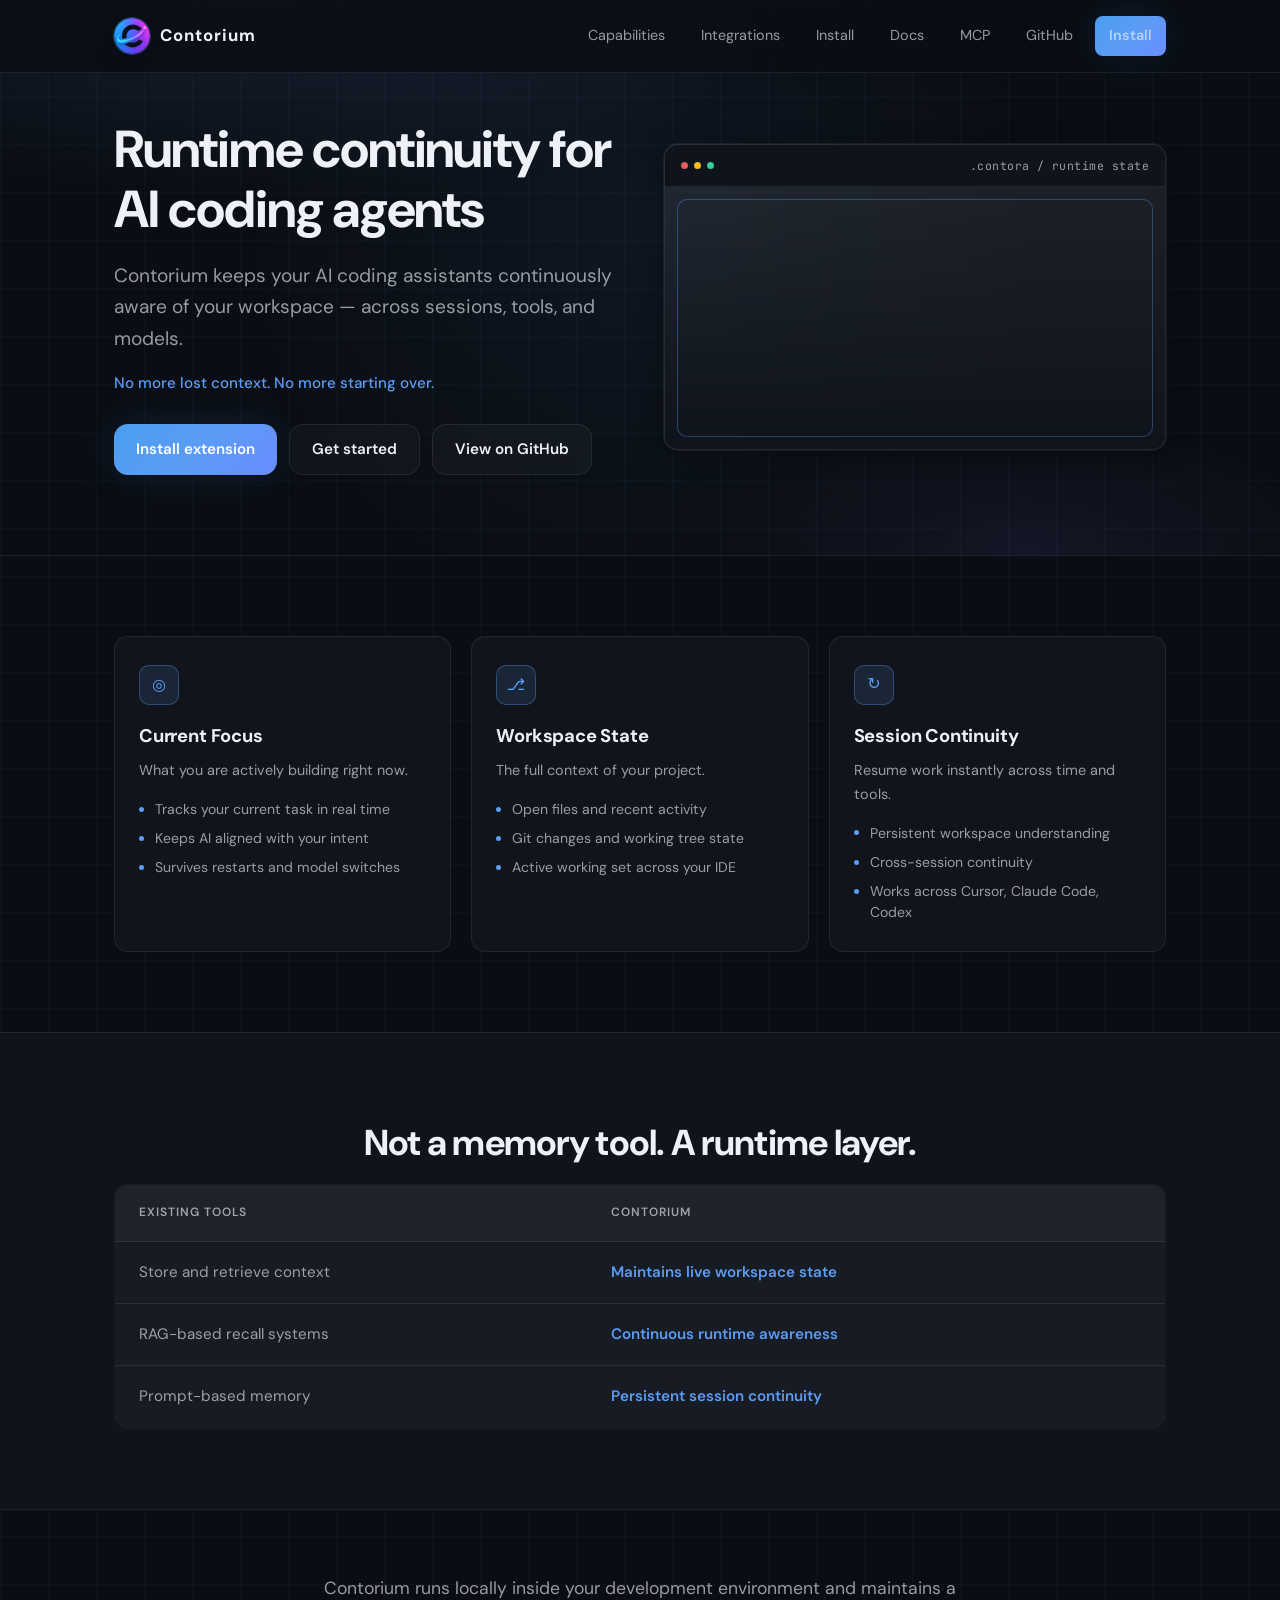
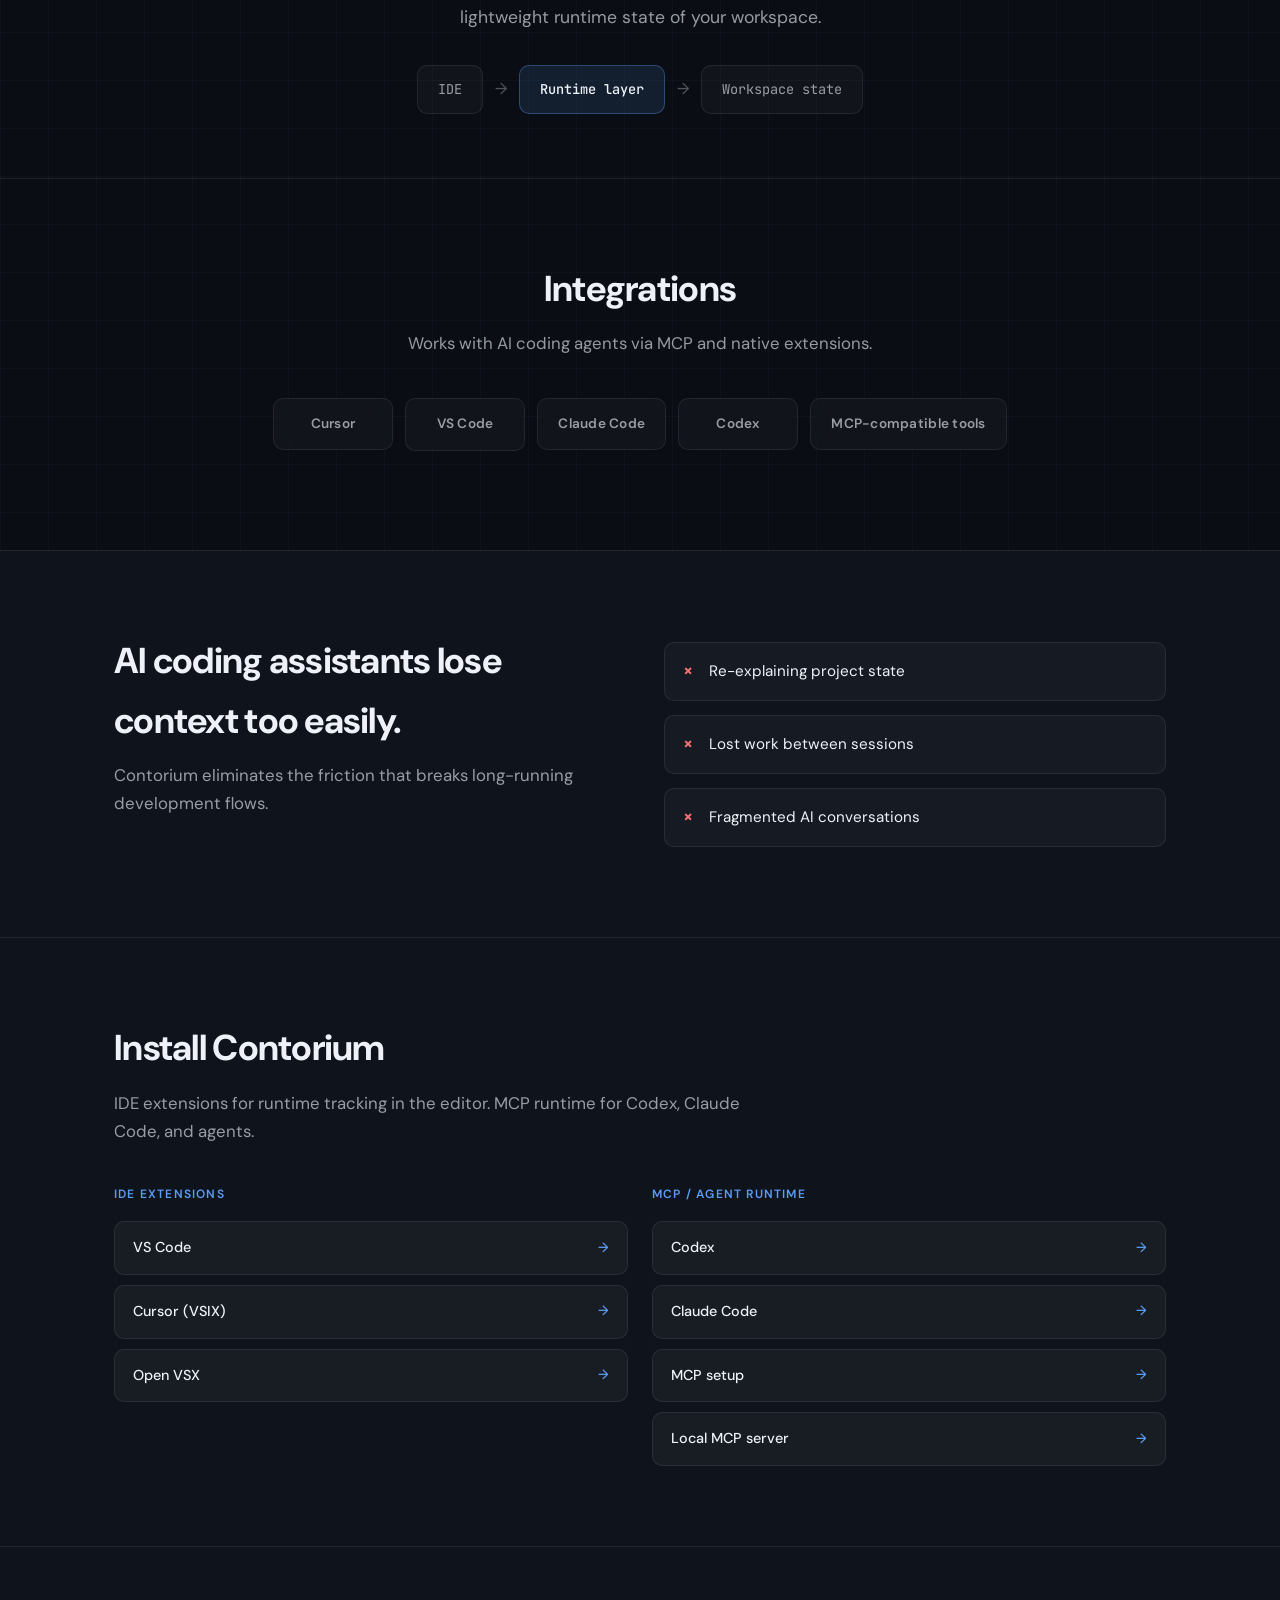
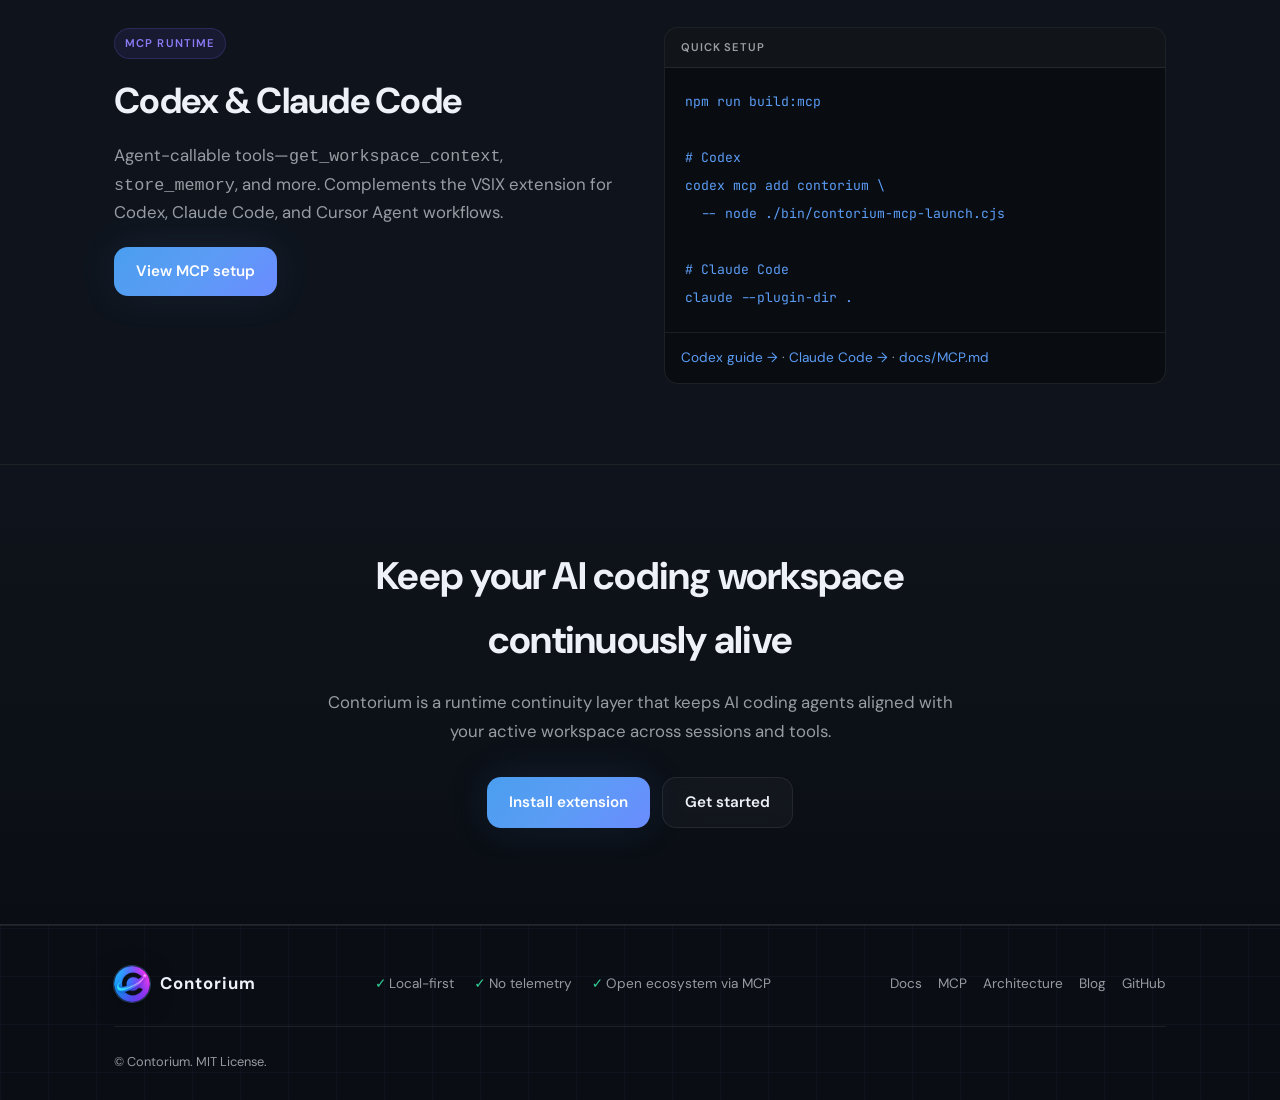
==== commit 675d20fc: "update v0.6.1" ====
--- a/index.html
+++ b/index.html
@@ -44,24 +44,35 @@
 
     <main>
       <!-- Hero -->
-      <section class="hero hero-centered">
-        <div class="container hero-centered-inner">
-          <h1>Runtime continuity for AI coding agents</h1>
-          <p class="hero-lead">
-            Contorium keeps your AI coding assistants continuously aware of your workspace — across sessions, tools,
-            and models.
-          </p>
-          <p class="hero-tagline">No more lost context. No more starting over.</p>
-          <div class="hero-ctas">
-            <a href="#install" class="btn btn-primary">Install extension</a>
-            <a href="docs/" class="btn btn-ghost">Get started</a>
-            <a
-              href="https://github.com/ContoriumLabs/contorium"
-              class="btn btn-ghost"
-              target="_blank"
-              rel="noopener noreferrer"
-              >View on GitHub</a
-            >
+      <section class="hero">
+        <div class="container hero-grid">
+          <div class="hero-copy">
+            <h1>Runtime continuity for AI coding agents</h1>
+            <p class="hero-lead">
+              Contorium keeps your AI coding assistants continuously aware of your workspace — across sessions, tools,
+              and models.
+            </p>
+            <p class="hero-tagline">No more lost context. No more starting over.</p>
+            <div class="hero-ctas">
+              <a href="#install" class="btn btn-primary">Install extension</a>
+              <a href="docs/" class="btn btn-ghost">Get started</a>
+              <a
+                href="https://github.com/ContoriumLabs/contorium"
+                class="btn btn-ghost"
+                target="_blank"
+                rel="noopener noreferrer"
+                >View on GitHub</a
+              >
+            </div>
+          </div>
+          <div class="dashboard hero-video" aria-label="Product demo video">
+            <div class="hero-video-chrome">
+              <span class="hero-video-dots" aria-hidden="true"><span></span><span></span><span></span></span>
+              <span class="hero-video-path">.contora / runtime state</span>
+            </div>
+            <div class="hero-video-frame">
+              <video src="contorium.mp4" autoplay loop muted playsinline></video>
+            </div>
           </div>
         </div>
       </section>
@@ -273,14 +284,16 @@
 
       <!-- Final CTA -->
       <section class="cta-band">
-        <p class="final-statement">
-          Contorium is a runtime continuity layer that keeps AI coding agents aligned with your active workspace across
-          sessions and tools.
-        </p>
-        <h2>Keep your AI coding workspace continuously alive</h2>
-        <div class="cta-buttons">
-          <a href="#install" class="btn btn-primary">Install extension</a>
-          <a href="docs/" class="btn btn-ghost">Get started</a>
+        <div class="container cta-band-inner">
+          <h2>Keep your AI coding workspace continuously alive</h2>
+          <p class="final-statement">
+            Contorium is a runtime continuity layer that keeps AI coding agents aligned with your active workspace across
+            sessions and tools.
+          </p>
+          <div class="cta-buttons">
+            <a href="#install" class="btn btn-primary">Install extension</a>
+            <a href="docs/" class="btn btn-ghost">Get started</a>
+          </div>
         </div>
       </section>
     </main>
--- a/styles.css
+++ b/styles.css
@@ -191,52 +191,47 @@
 
 /* Hero */
 .hero {
-  padding: 140px 0 96px;
+  padding: 120px 0 80px;
   position: relative;
   overflow: hidden;
-}
-
-.hero-centered {
-  text-align: center;
   background:
-    radial-gradient(ellipse 70% 50% at 50% 0%, rgba(91, 156, 245, 0.14) 0%, transparent 70%),
-    radial-gradient(ellipse 50% 40% at 50% 100%, rgba(139, 124, 246, 0.08) 0%, transparent 60%);
-}
-
-.hero-centered-inner {
-  max-width: 900px;
-}
-
-.hero-centered h1 {
-  font-size: clamp(2.5rem, 6vw, 4rem);
+    radial-gradient(ellipse 60% 50% at 20% 0%, rgba(91, 156, 245, 0.12) 0%, transparent 70%),
+    radial-gradient(ellipse 40% 40% at 80% 100%, rgba(139, 124, 246, 0.08) 0%, transparent 60%);
+}
+
+.hero-copy {
+  position: relative;
+  z-index: 1;
+}
+
+.hero-copy h1 {
+  font-size: clamp(2.25rem, 5vw, 3.5rem);
   font-weight: 700;
-  line-height: 1.1;
+  line-height: 1.12;
   letter-spacing: -0.03em;
-  margin: 0 auto 24px;
-  max-width: 900px;
-}
-
-.hero-centered .hero-lead {
-  font-size: clamp(1.05rem, 2vw, 1.25rem);
-  color: var(--text-muted);
-  margin: 0 auto 20px;
-  max-width: 700px;
-}
-
-.hero-centered .hero-tagline {
-  font-size: 1rem;
+  margin: 0 0 20px;
+  max-width: 560px;
+}
+
+.hero-copy .hero-lead {
+  font-size: clamp(1.05rem, 2vw, 1.2rem);
+  color: var(--text-muted);
+  margin: 0 0 16px;
+  max-width: 520px;
+}
+
+.hero-copy .hero-tagline {
+  font-size: 0.95rem;
   color: var(--accent);
-  margin: 0 auto 36px;
-  max-width: 700px;
+  margin: 0 0 28px;
+  max-width: 520px;
   font-weight: 500;
-  letter-spacing: 0.01em;
-}
-
-.hero-centered .hero-ctas {
+}
+
+.hero-copy .hero-ctas {
   display: flex;
   flex-wrap: wrap;
   gap: 12px;
-  justify-content: center;
   margin-bottom: 0;
 }
 
@@ -437,7 +432,7 @@
   position: relative;
   z-index: 0;
   padding: 12px;
-  background: linear-gradient(180deg, #e4e7ec 0%, var(--bg-primary) 100%);
+  background: linear-gradient(180deg, rgba(255, 255, 255, 0.04) 0%, var(--bg-secondary) 100%);
 }
 
 .hero-video-frame::after {
@@ -1107,12 +1102,18 @@
   border-bottom: 1px solid var(--border);
 }
 
+.cta-band-inner {
+  max-width: 720px;
+  margin: 0 auto;
+}
+
 .cta-band h2 {
   font-size: clamp(1.75rem, 3vw, 2.5rem);
   margin: 0 0 16px;
-}
-
-.cta-band p {
+  letter-spacing: -0.02em;
+}
+
+.cta-band p:not(.final-statement) {
   color: var(--text-muted);
   margin: 0 0 28px;
 }
@@ -1952,11 +1953,12 @@
 }
 
 .final-statement {
-  font-size: 1rem;
+  font-size: 1.05rem;
   color: var(--text-muted);
   max-width: 640px;
-  margin: 0 auto 24px;
+  margin: 0 auto 32px;
   line-height: 1.7;
+  text-align: center;
 }
 
 .site-footer--minimal {
@@ -2039,17 +2041,13 @@
   background: linear-gradient(180deg, var(--bg-secondary) 0%, var(--bg-primary) 100%);
 }
 
-.cta-band h2 {
-  font-size: clamp(1.5rem, 3vw, 2rem);
-}
-
 @media (max-width: 640px) {
-  .hero-centered .hero-ctas {
+  .hero-copy .hero-ctas {
     flex-direction: column;
     align-items: stretch;
   }
 
-  .hero-centered .hero-ctas .btn {
+  .hero-copy .hero-ctas .btn {
     width: 100%;
   }
 
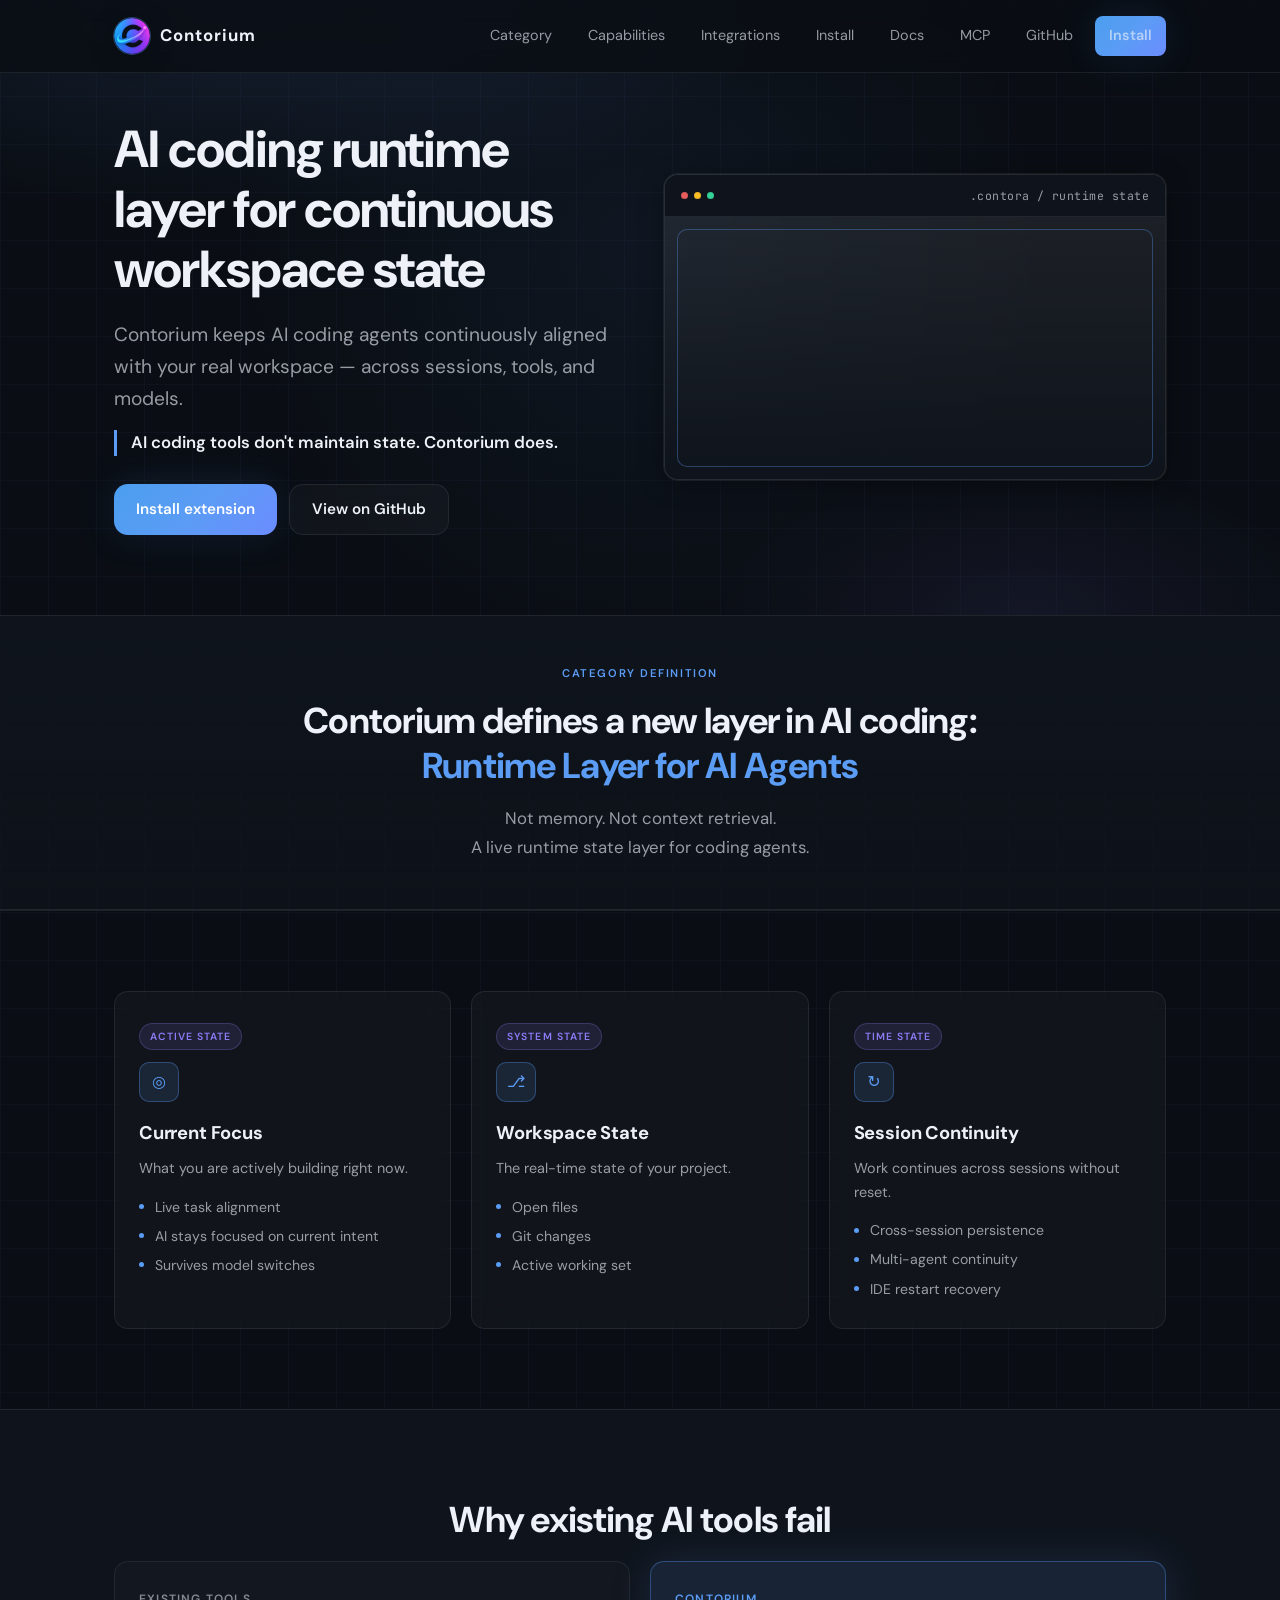
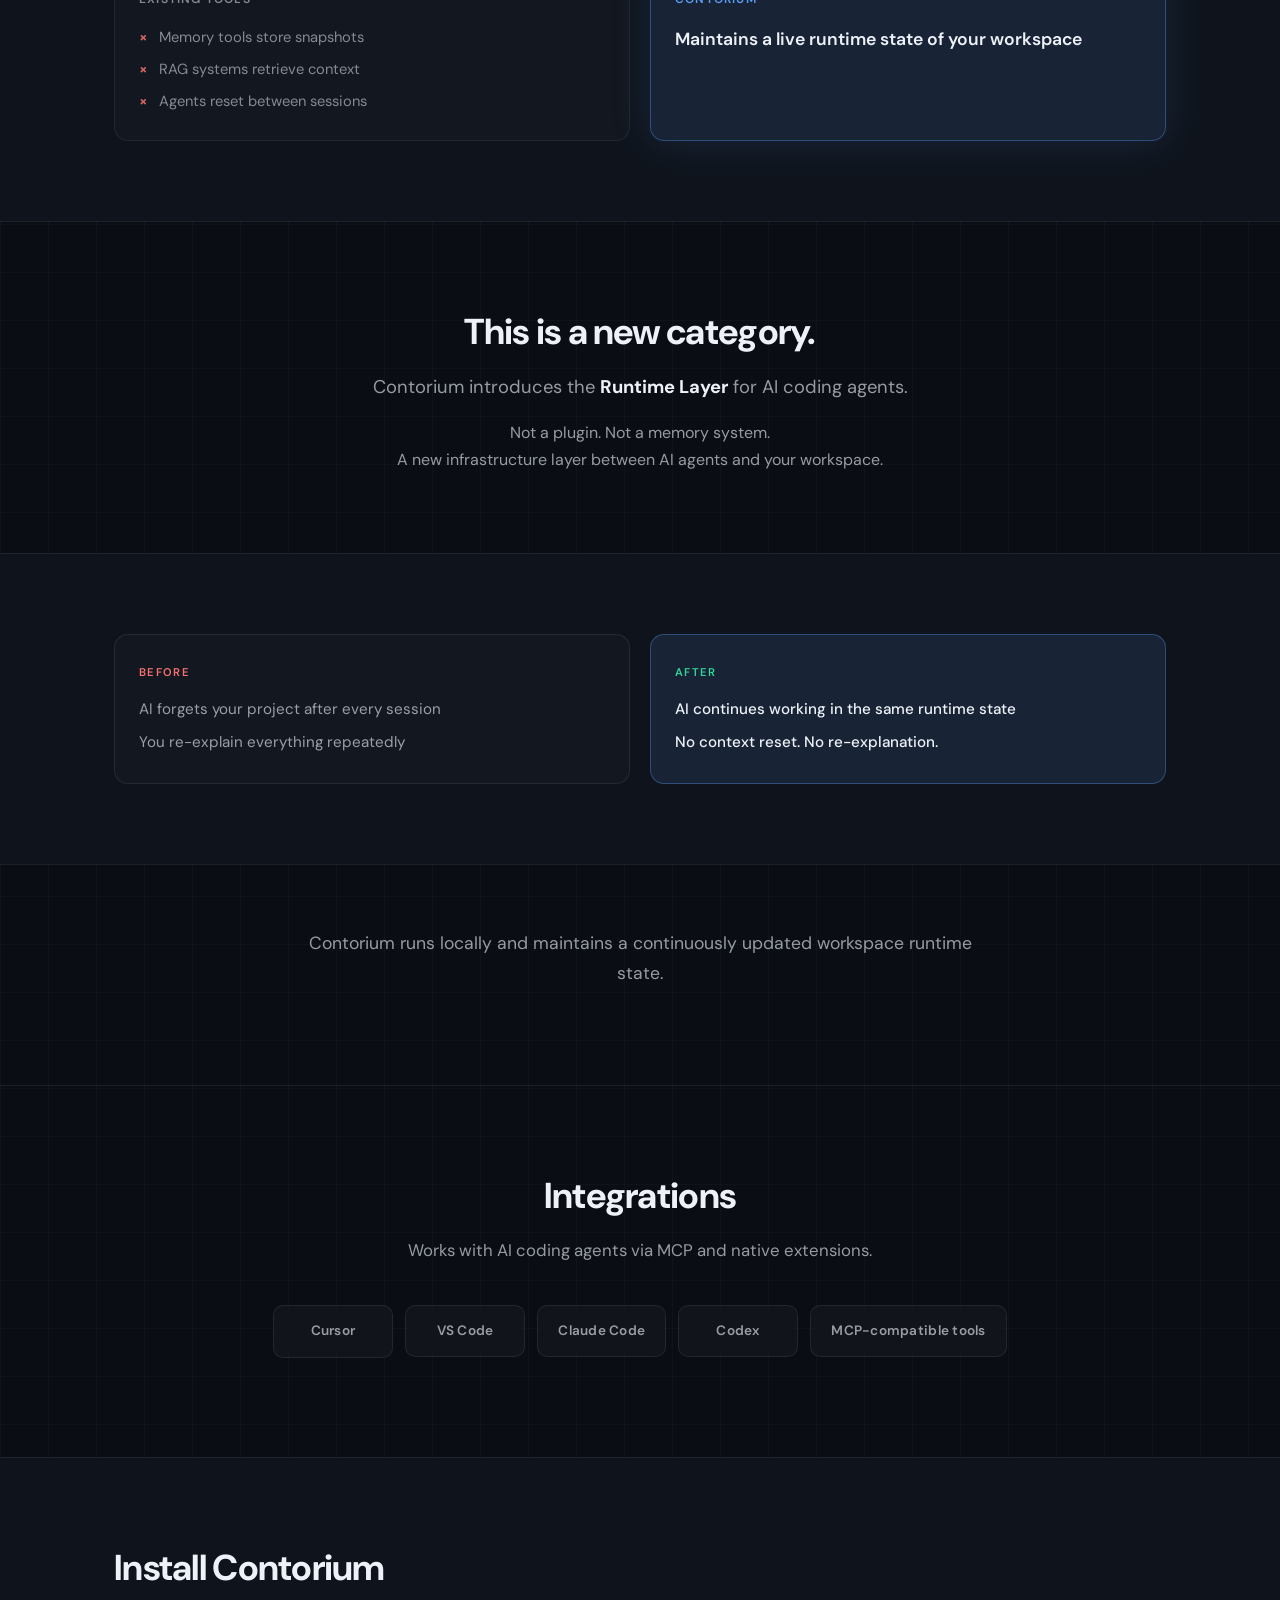
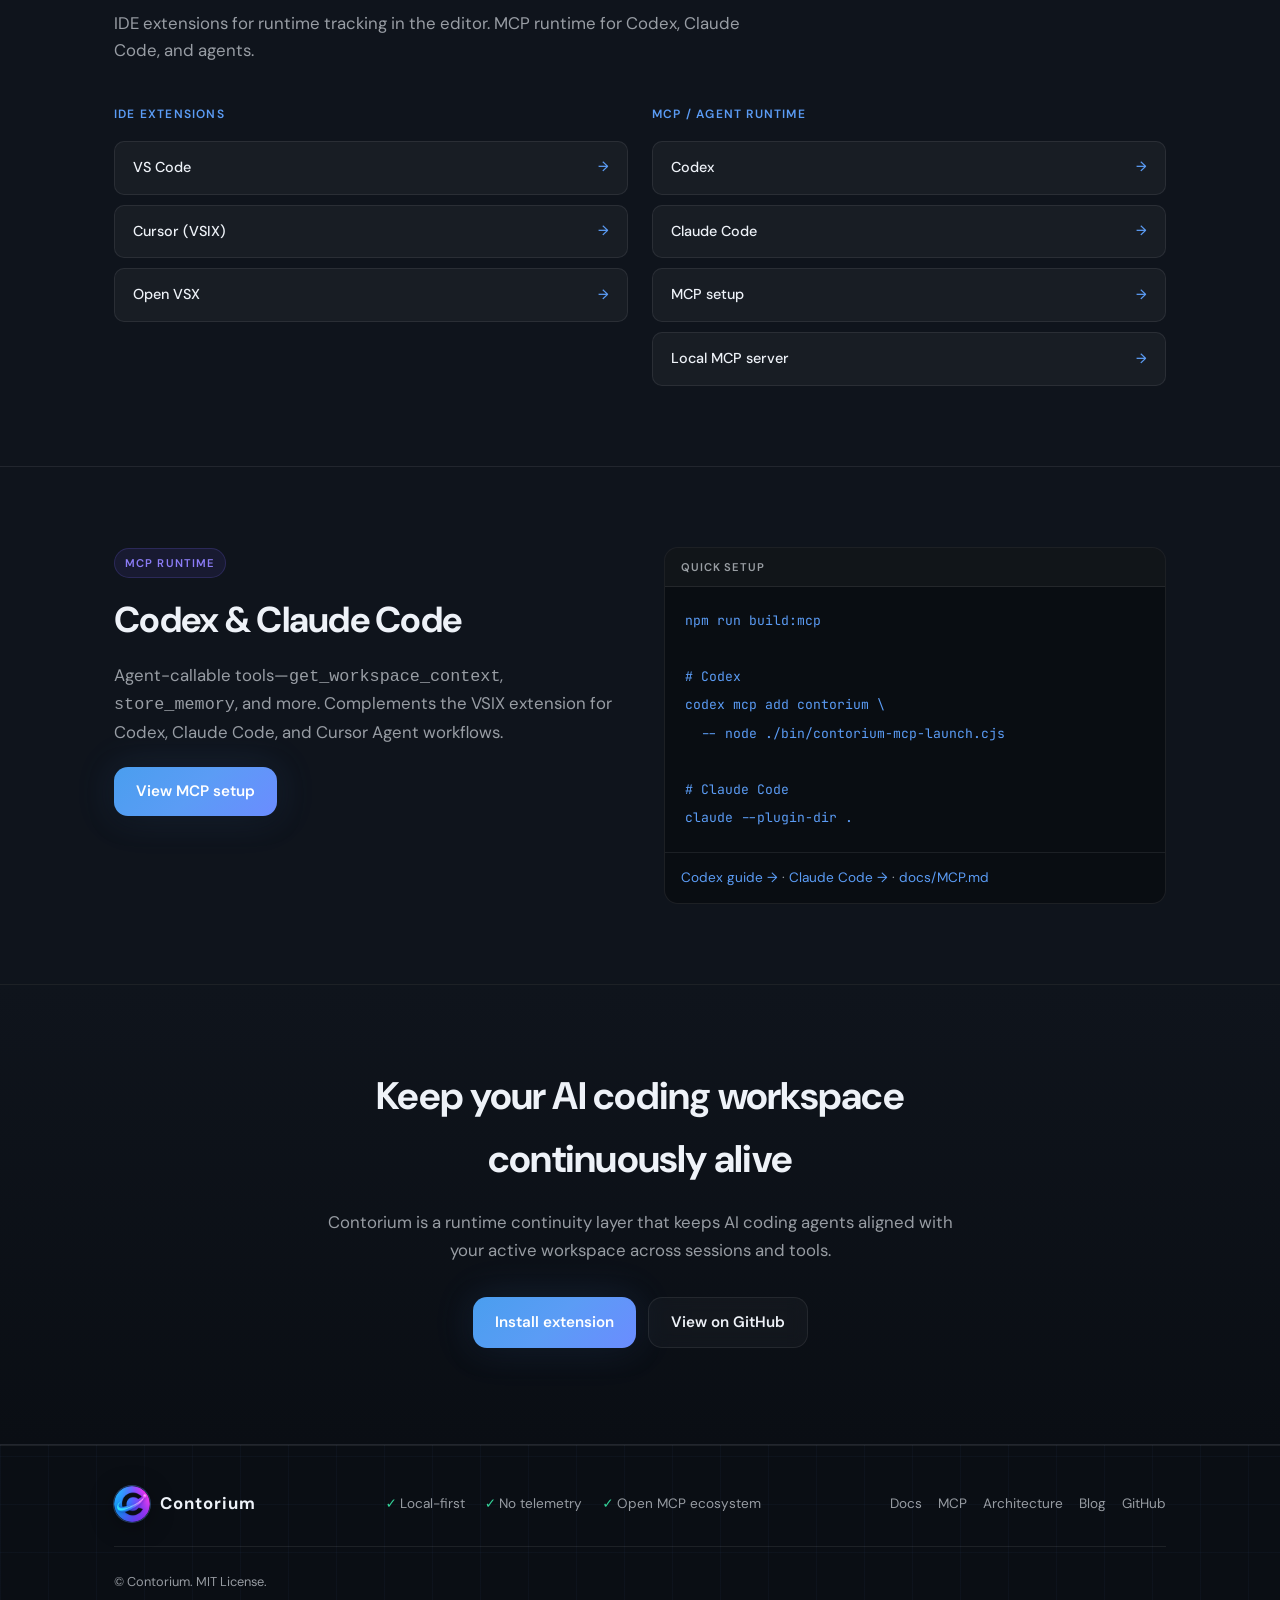
==== commit 6574af9d: "update v0.6.21" ====
--- a/index.html
+++ b/index.html
@@ -5,9 +5,9 @@
     <meta name="viewport" content="width=device-width, initial-scale=1.0" />
     <meta
       name="description"
-      content="Contorium — runtime continuity for AI coding agents. Keep your workspace continuously alive across sessions, tools, and models."
+      content="Contorium — AI coding runtime layer for continuous workspace state. Keeps agents aligned across sessions, tools, and models."
     />
-    <title>Contorium — Runtime Continuity for AI Coding Agents</title>
+    <title>Contorium — AI Coding Runtime Layer</title>
     <link rel="icon" href="logo.png" type="image/png" />
     <link rel="preconnect" href="https://fonts.googleapis.com" />
     <link rel="preconnect" href="https://fonts.gstatic.com" crossorigin />
@@ -31,6 +31,7 @@
           Contorium
         </a>
         <div class="nav-links">
+          <a href="#category">Category</a>
           <a href="#capabilities">Capabilities</a>
           <a href="#integrations">Integrations</a>
           <a href="#install">Install</a>
@@ -47,15 +48,14 @@
       <section class="hero">
         <div class="container hero-grid">
           <div class="hero-copy">
-            <h1>Runtime continuity for AI coding agents</h1>
+            <h1>AI coding runtime layer for continuous workspace state</h1>
             <p class="hero-lead">
-              Contorium keeps your AI coding assistants continuously aware of your workspace — across sessions, tools,
+              Contorium keeps AI coding agents continuously aligned with your real workspace — across sessions, tools,
               and models.
             </p>
-            <p class="hero-tagline">No more lost context. No more starting over.</p>
+            <p class="hero-impact">AI coding tools don't maintain state. Contorium does.</p>
             <div class="hero-ctas">
               <a href="#install" class="btn btn-primary">Install extension</a>
-              <a href="docs/" class="btn btn-ghost">Get started</a>
               <a
                 href="https://github.com/ContoriumLabs/contorium"
                 class="btn btn-ghost"
@@ -77,71 +77,115 @@
         </div>
       </section>
 
+      <!-- Category definition -->
+      <section class="category-strip" id="category">
+        <div class="container category-strip-inner">
+          <p class="category-strip-label">Category definition</p>
+          <h2 class="category-strip-title">
+            Contorium defines a new layer in AI coding:<br />
+            <span class="category-strip-highlight">Runtime Layer for AI Agents</span>
+          </h2>
+          <p class="category-strip-desc">
+            Not memory. Not context retrieval.<br />
+            A live runtime state layer for coding agents.
+          </p>
+        </div>
+      </section>
+
       <!-- 3 Core Capabilities -->
       <section class="section" id="capabilities">
         <div class="container">
           <div class="capability-grid">
             <article class="capability-card">
+              <span class="capability-badge">Active state</span>
               <div class="capability-icon" aria-hidden="true">◎</div>
               <h2 class="capability-title">Current Focus</h2>
               <p class="capability-subtitle">What you are actively building right now.</p>
               <ul class="capability-list">
-                <li>Tracks your current task in real time</li>
-                <li>Keeps AI aligned with your intent</li>
-                <li>Survives restarts and model switches</li>
+                <li>Live task alignment</li>
+                <li>AI stays focused on current intent</li>
+                <li>Survives model switches</li>
               </ul>
             </article>
             <article class="capability-card">
+              <span class="capability-badge">System state</span>
               <div class="capability-icon" aria-hidden="true">⎇</div>
               <h2 class="capability-title">Workspace State</h2>
-              <p class="capability-subtitle">The full context of your project.</p>
+              <p class="capability-subtitle">The real-time state of your project.</p>
               <ul class="capability-list">
-                <li>Open files and recent activity</li>
-                <li>Git changes and working tree state</li>
-                <li>Active working set across your IDE</li>
+                <li>Open files</li>
+                <li>Git changes</li>
+                <li>Active working set</li>
               </ul>
             </article>
             <article class="capability-card">
+              <span class="capability-badge">Time state</span>
               <div class="capability-icon" aria-hidden="true">↻</div>
               <h2 class="capability-title">Session Continuity</h2>
-              <p class="capability-subtitle">Resume work instantly across time and tools.</p>
+              <p class="capability-subtitle">Work continues across sessions without reset.</p>
               <ul class="capability-list">
-                <li>Persistent workspace understanding</li>
-                <li>Cross-session continuity</li>
-                <li>Works across Cursor, Claude Code, Codex</li>
-              </ul>
-            </article>
-          </div>
-        </div>
-      </section>
-
-      <!-- Differentiation -->
+                <li>Cross-session persistence</li>
+                <li>Multi-agent continuity</li>
+                <li>IDE restart recovery</li>
+              </ul>
+            </article>
+          </div>
+        </div>
+      </section>
+
+      <!-- Hard differentiation -->
       <section class="section section-strip" id="differentiation">
         <div class="container">
-          <h2 class="section-title section-title--center">Not a memory tool. A runtime layer.</h2>
-          <div class="diff-table-wrap">
-            <table class="diff-table">
-              <thead>
-                <tr>
-                  <th scope="col">Existing tools</th>
-                  <th scope="col">Contorium</th>
-                </tr>
-              </thead>
-              <tbody>
-                <tr>
-                  <td>Store and retrieve context</td>
-                  <td class="diff-highlight">Maintains live workspace state</td>
-                </tr>
-                <tr>
-                  <td>RAG-based recall systems</td>
-                  <td class="diff-highlight">Continuous runtime awareness</td>
-                </tr>
-                <tr>
-                  <td>Prompt-based memory</td>
-                  <td class="diff-highlight">Persistent session continuity</td>
-                </tr>
-              </tbody>
-            </table>
+          <h2 class="section-title section-title--center">Why existing AI tools fail</h2>
+          <div class="hard-diff-grid">
+            <article class="hard-diff-col hard-diff-col--old">
+              <h3>Existing tools</h3>
+              <ul>
+                <li>Memory tools store snapshots</li>
+                <li>RAG systems retrieve context</li>
+                <li>Agents reset between sessions</li>
+              </ul>
+            </article>
+            <article class="hard-diff-col hard-diff-col--new">
+              <h3>Contorium</h3>
+              <p>Maintains a live runtime state of your workspace</p>
+            </article>
+          </div>
+        </div>
+      </section>
+
+      <!-- Category lock -->
+      <section class="section category-lock">
+        <div class="container category-lock-inner">
+          <h2 class="section-title section-title--center">This is a new category.</h2>
+          <p class="category-lock-lead">
+            Contorium introduces the <strong>Runtime Layer</strong> for AI coding agents.
+          </p>
+          <p class="category-lock-desc">
+            Not a plugin. Not a memory system.<br />
+            A new infrastructure layer between AI agents and your workspace.
+          </p>
+        </div>
+      </section>
+
+      <!-- Before / After -->
+      <section class="section section-strip" id="before-after">
+        <div class="container">
+          <div class="before-after-grid">
+            <article class="before-after-card before-after-card--before">
+              <span class="before-after-label">Before</span>
+              <ul>
+                <li>AI forgets your project after every session</li>
+                <li>You re-explain everything repeatedly</li>
+              </ul>
+            </article>
+            <article class="before-after-card before-after-card--after">
+              <span class="before-after-label">After</span>
+              <ul>
+                <li>AI continues working in the same runtime state</li>
+                <li>No context reset. No re-explanation.</li>
+              </ul>
+            </article>
           </div>
         </div>
       </section>
@@ -150,16 +194,8 @@
       <section class="section section-compact" id="how">
         <div class="container how-centered">
           <p class="how-oneline">
-            Contorium runs locally inside your development environment and maintains a lightweight runtime state of
-            your workspace.
-          </p>
-          <div class="mini-flow" aria-label="Runtime flow">
-            <span class="mini-flow-step">IDE</span>
-            <span class="mini-flow-arrow" aria-hidden="true">→</span>
-            <span class="mini-flow-step mini-flow-step--highlight">Runtime layer</span>
-            <span class="mini-flow-arrow" aria-hidden="true">→</span>
-            <span class="mini-flow-step">Workspace state</span>
-          </div>
+            Contorium runs locally and maintains a continuously updated workspace runtime state.
+          </p>
         </div>
       </section>
 
@@ -177,21 +213,6 @@
             <span class="compat-item" title="Works via MCP">Codex</span>
             <span class="compat-item" title="Works via MCP">MCP-compatible tools</span>
           </div>
-        </div>
-      </section>
-
-      <!-- Why it matters -->
-      <section class="section section-strip" id="why">
-        <div class="container why-grid">
-          <div>
-            <h2 class="section-title">AI coding assistants lose context too easily.</h2>
-            <p class="section-lead">Contorium eliminates the friction that breaks long-running development flows.</p>
-          </div>
-          <ul class="impact-list">
-            <li>Re-explaining project state</li>
-            <li>Lost work between sessions</li>
-            <li>Fragmented AI conversations</li>
-          </ul>
         </div>
       </section>
 
@@ -292,7 +313,13 @@
           </p>
           <div class="cta-buttons">
             <a href="#install" class="btn btn-primary">Install extension</a>
-            <a href="docs/" class="btn btn-ghost">Get started</a>
+            <a
+              href="https://github.com/ContoriumLabs/contorium"
+              class="btn btn-ghost"
+              target="_blank"
+              rel="noopener noreferrer"
+              >View on GitHub</a
+            >
           </div>
         </div>
       </section>
@@ -314,7 +341,7 @@
           <ul class="footer-trust">
             <li>Local-first</li>
             <li>No telemetry</li>
-            <li>Open ecosystem via MCP</li>
+            <li>Open MCP ecosystem</li>
           </ul>
           <div class="footer-minimal-links">
             <a href="docs/">Docs</a>
--- a/styles.css
+++ b/styles.css
@@ -205,12 +205,12 @@
 }
 
 .hero-copy h1 {
-  font-size: clamp(2.25rem, 5vw, 3.5rem);
+  font-size: clamp(2rem, 4.5vw, 3.25rem);
   font-weight: 700;
   line-height: 1.12;
   letter-spacing: -0.03em;
   margin: 0 0 20px;
-  max-width: 560px;
+  max-width: 580px;
 }
 
 .hero-copy .hero-lead {
@@ -226,6 +226,17 @@
   margin: 0 0 28px;
   max-width: 520px;
   font-weight: 500;
+}
+
+.hero-impact {
+  font-size: 1.05rem;
+  font-weight: 600;
+  color: var(--text);
+  margin: 0 0 28px;
+  max-width: 520px;
+  line-height: 1.5;
+  padding-left: 14px;
+  border-left: 3px solid var(--accent);
 }
 
 .hero-copy .hero-ctas {
@@ -2056,3 +2067,229 @@
     align-items: flex-start;
   }
 }
+
+/* ── v2.1 category-defining layout ── */
+
+.category-strip {
+  padding: 48px 0;
+  border-top: 1px solid var(--border);
+  border-bottom: 1px solid var(--border);
+  background: linear-gradient(180deg, var(--bg-secondary) 0%, rgba(15, 20, 28, 0.6) 100%);
+}
+
+.category-strip-inner {
+  text-align: center;
+  max-width: 820px;
+}
+
+.category-strip-label {
+  font-size: 0.7rem;
+  font-weight: 600;
+  letter-spacing: 0.14em;
+  text-transform: uppercase;
+  color: var(--accent);
+  margin: 0 0 16px;
+}
+
+.category-strip-title {
+  font-size: clamp(1.5rem, 3.5vw, 2.25rem);
+  font-weight: 700;
+  line-height: 1.25;
+  letter-spacing: -0.02em;
+  margin: 0 0 16px;
+}
+
+.category-strip-highlight {
+  color: var(--accent);
+}
+
+.category-strip-desc {
+  font-size: 1.05rem;
+  color: var(--text-muted);
+  margin: 0;
+  line-height: 1.7;
+}
+
+.capability-badge {
+  display: inline-block;
+  font-size: 0.65rem;
+  font-weight: 600;
+  letter-spacing: 0.1em;
+  text-transform: uppercase;
+  color: var(--accent-2);
+  margin-bottom: 12px;
+  padding: 4px 10px;
+  background: rgba(139, 124, 246, 0.12);
+  border: 1px solid rgba(139, 124, 246, 0.25);
+  border-radius: 999px;
+}
+
+.hard-diff-grid {
+  display: grid;
+  grid-template-columns: 1fr 1fr;
+  gap: 20px;
+  margin-top: 8px;
+}
+
+@media (max-width: 768px) {
+  .hard-diff-grid {
+    grid-template-columns: 1fr;
+  }
+}
+
+.hard-diff-col {
+  padding: 28px 24px;
+  border-radius: var(--radius);
+  border: 1px solid var(--border);
+}
+
+.hard-diff-col h3 {
+  margin: 0 0 16px;
+  font-size: 0.75rem;
+  font-weight: 600;
+  text-transform: uppercase;
+  letter-spacing: 0.1em;
+}
+
+.hard-diff-col ul {
+  margin: 0;
+  padding: 0;
+  list-style: none;
+  display: grid;
+  gap: 10px;
+}
+
+.hard-diff-col ul li {
+  position: relative;
+  padding-left: 20px;
+  font-size: 0.92rem;
+  color: var(--text-muted);
+  line-height: 1.5;
+}
+
+.hard-diff-col--old {
+  background: rgba(255, 255, 255, 0.02);
+  opacity: 0.85;
+}
+
+.hard-diff-col--old h3 {
+  color: var(--text-muted);
+}
+
+.hard-diff-col--old ul li::before {
+  content: "×";
+  position: absolute;
+  left: 0;
+  color: #f87171;
+  font-weight: 700;
+}
+
+.hard-diff-col--new {
+  background: var(--accent-soft);
+  border-color: var(--border-accent);
+  box-shadow: var(--glow);
+}
+
+.hard-diff-col--new h3 {
+  color: var(--accent);
+}
+
+.hard-diff-col--new p {
+  margin: 0;
+  font-size: 1.1rem;
+  font-weight: 600;
+  color: var(--text);
+  line-height: 1.55;
+}
+
+.category-lock {
+  text-align: center;
+}
+
+.category-lock-inner {
+  max-width: 680px;
+}
+
+.category-lock-lead {
+  font-size: 1.15rem;
+  color: var(--text-muted);
+  margin: 0 0 16px;
+  line-height: 1.6;
+}
+
+.category-lock-lead strong {
+  color: var(--text);
+}
+
+.category-lock-desc {
+  font-size: 1rem;
+  color: var(--text-muted);
+  margin: 0;
+  line-height: 1.7;
+}
+
+.before-after-grid {
+  display: grid;
+  grid-template-columns: 1fr 1fr;
+  gap: 20px;
+}
+
+@media (max-width: 768px) {
+  .before-after-grid {
+    grid-template-columns: 1fr;
+  }
+}
+
+.before-after-card {
+  padding: 28px 24px;
+  border-radius: var(--radius);
+  border: 1px solid var(--border);
+}
+
+.before-after-label {
+  display: block;
+  font-size: 0.7rem;
+  font-weight: 600;
+  letter-spacing: 0.12em;
+  text-transform: uppercase;
+  margin-bottom: 16px;
+}
+
+.before-after-card ul {
+  margin: 0;
+  padding: 0;
+  list-style: none;
+  display: grid;
+  gap: 10px;
+}
+
+.before-after-card ul li {
+  font-size: 0.95rem;
+  line-height: 1.55;
+}
+
+.before-after-card--before {
+  background: rgba(255, 255, 255, 0.02);
+}
+
+.before-after-card--before .before-after-label {
+  color: #f87171;
+}
+
+.before-after-card--before ul li {
+  color: var(--text-muted);
+}
+
+.before-after-card--after {
+  background: var(--accent-soft);
+  border-color: var(--border-accent);
+}
+
+.before-after-card--after .before-after-label {
+  color: var(--success);
+}
+
+.before-after-card--after ul li {
+  color: var(--text);
+  font-weight: 500;
+}
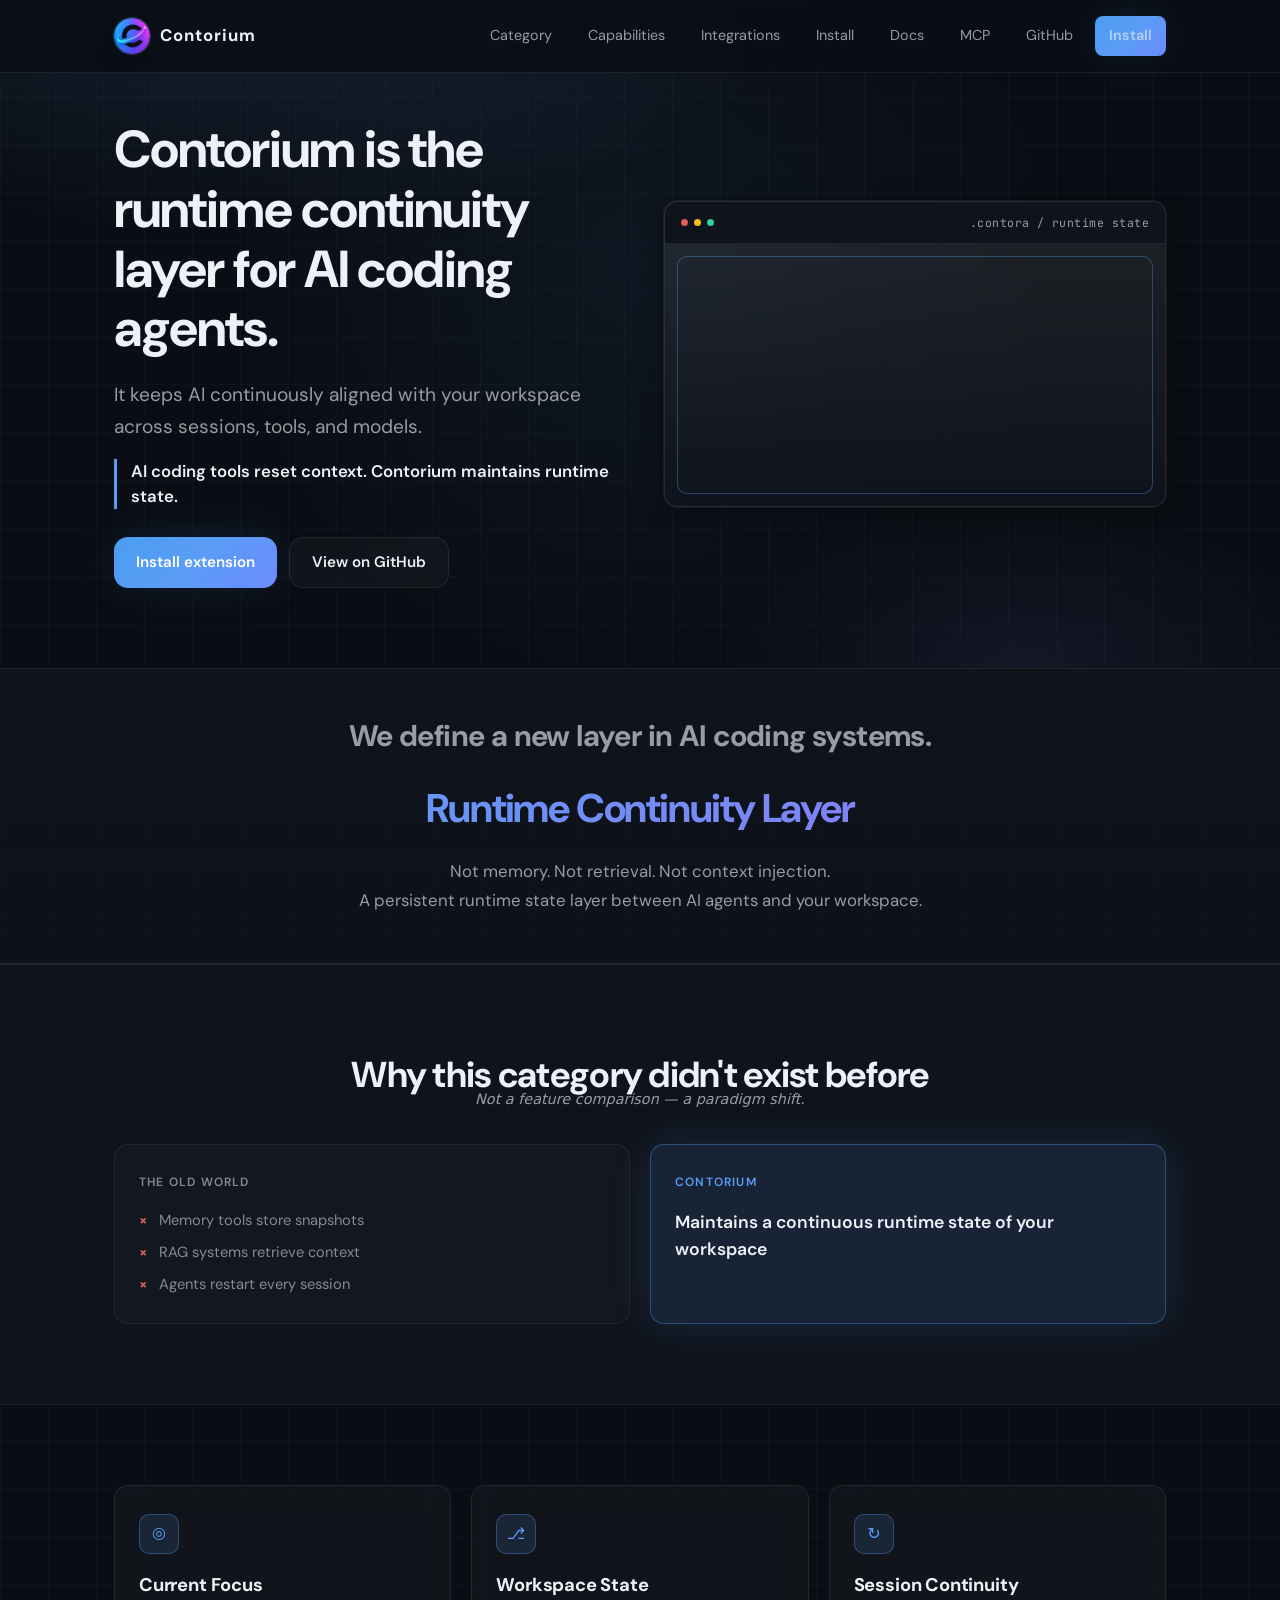
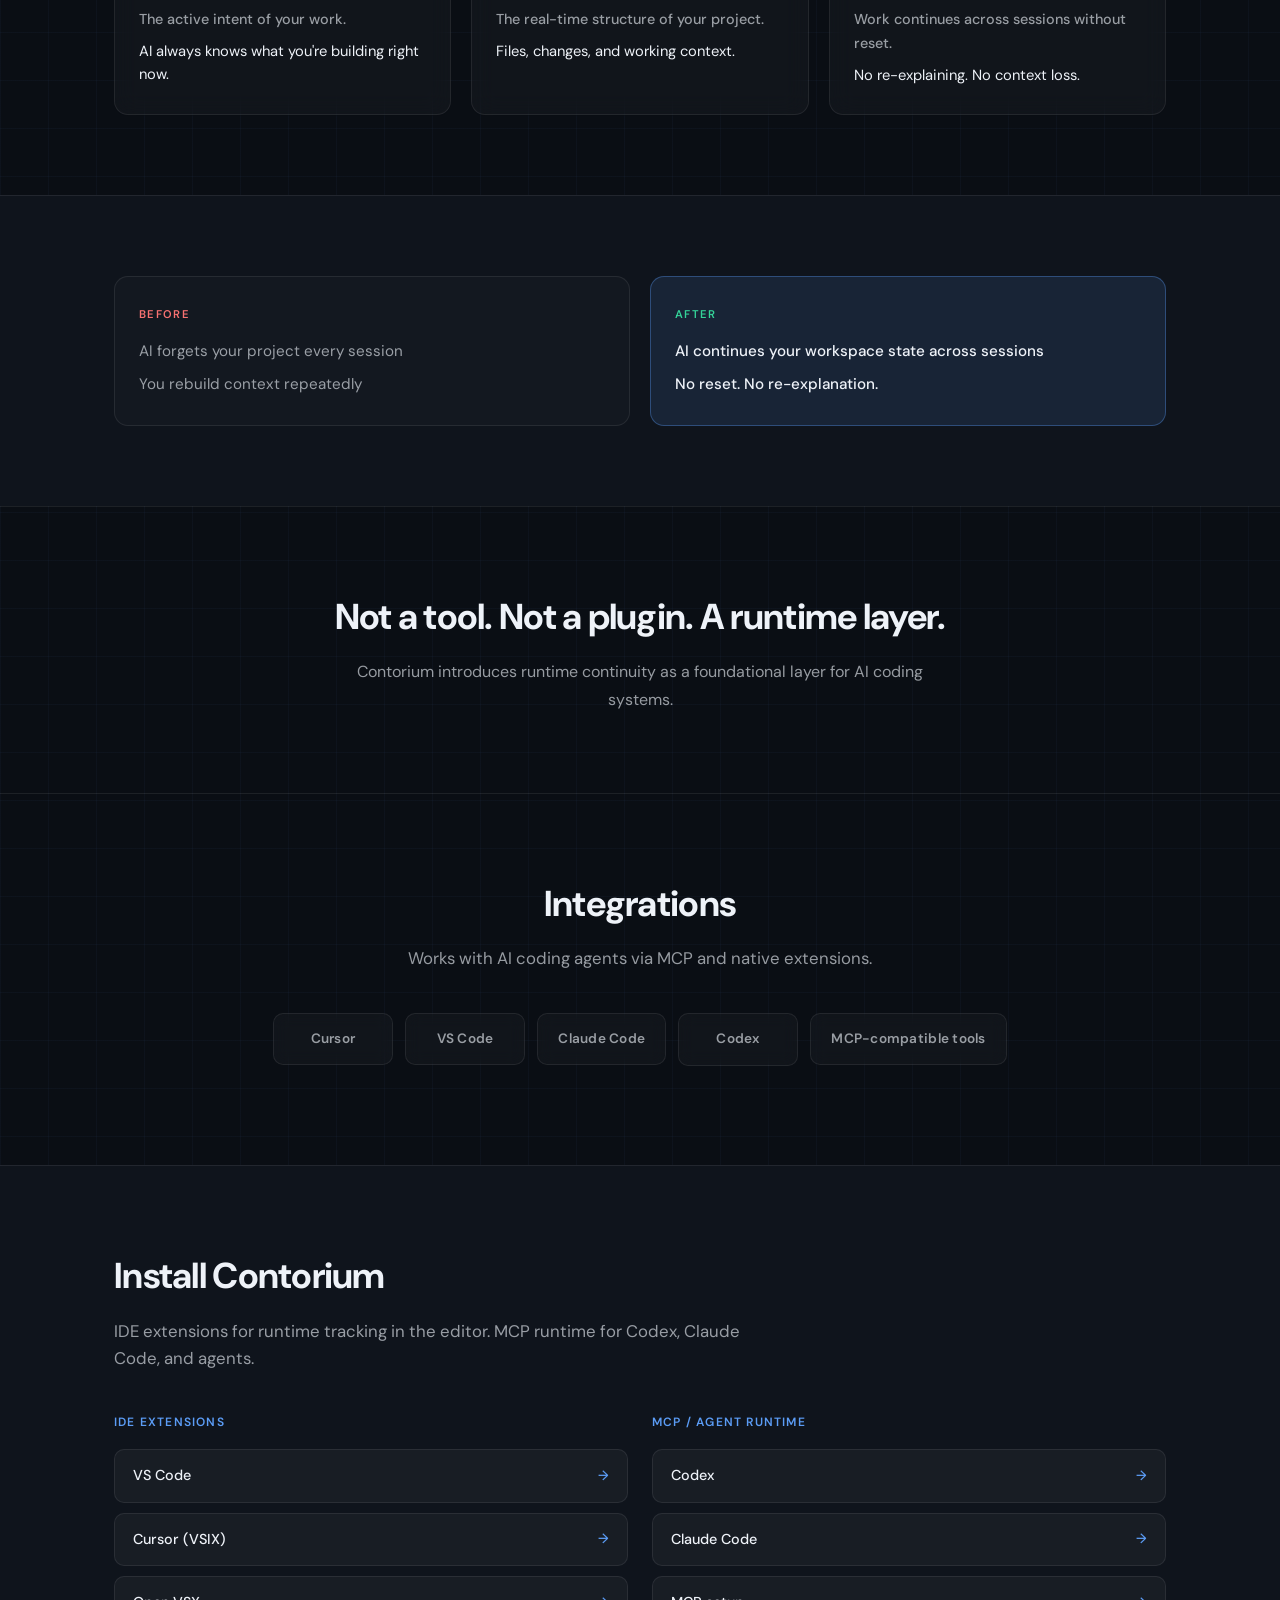
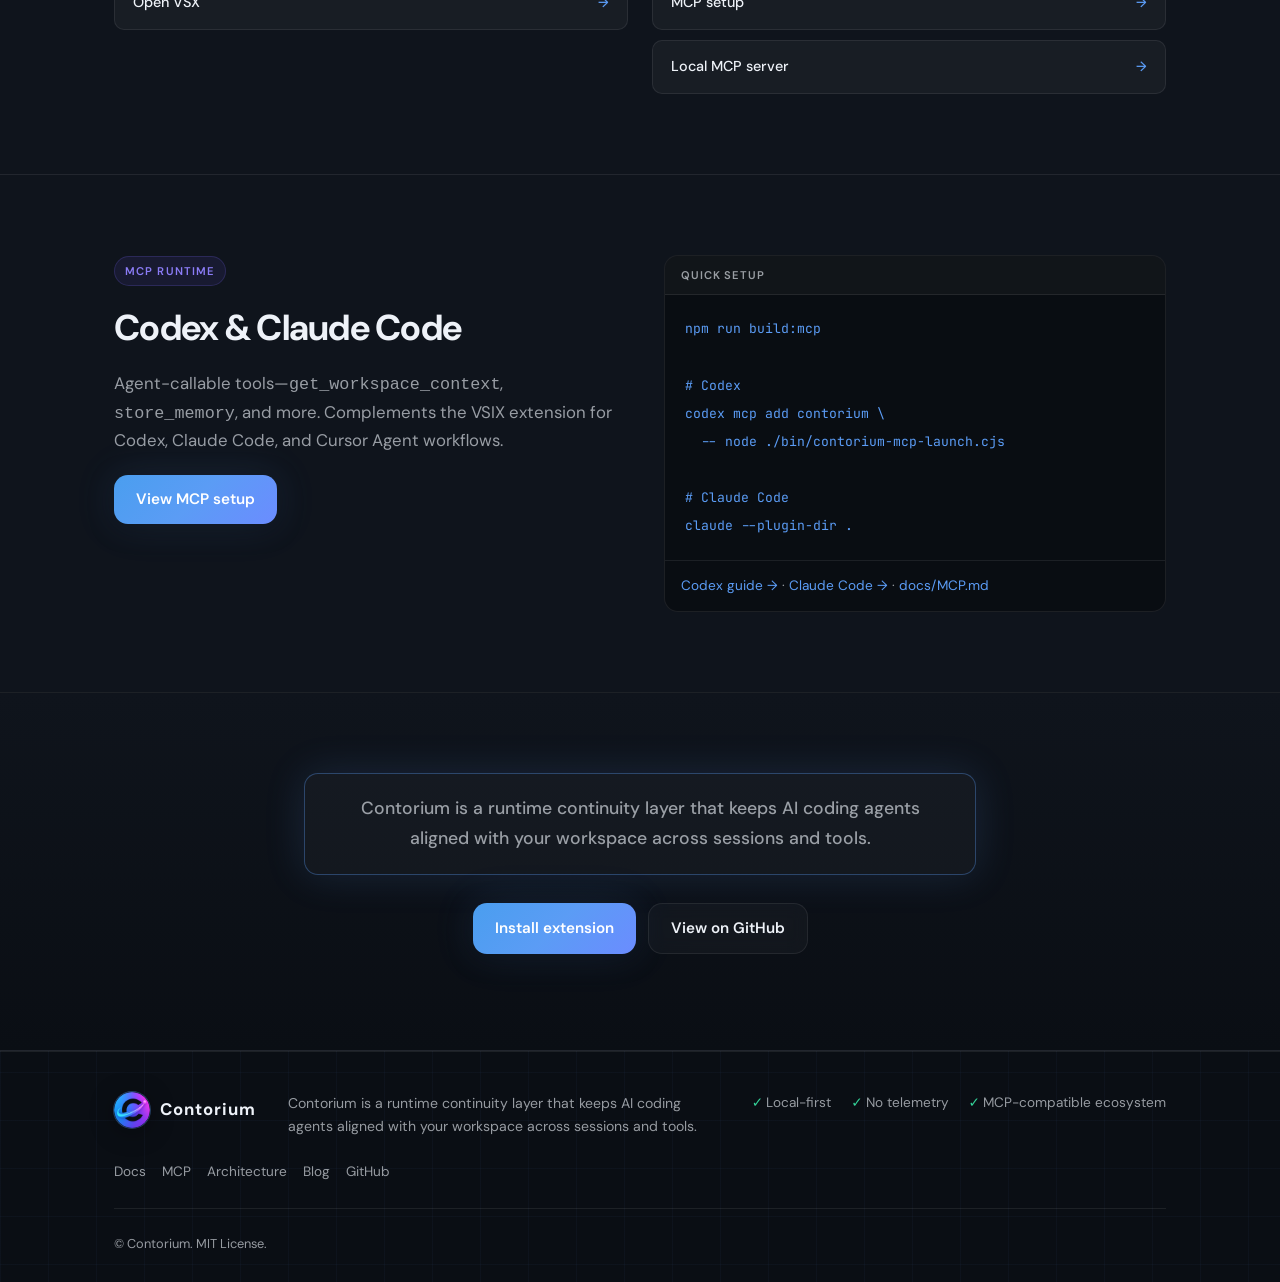
==== commit 3173636d: "update v0.6.21" ====
--- a/index.html
+++ b/index.html
@@ -5,9 +5,9 @@
     <meta name="viewport" content="width=device-width, initial-scale=1.0" />
     <meta
       name="description"
-      content="Contorium — AI coding runtime layer for continuous workspace state. Keeps agents aligned across sessions, tools, and models."
+      content="Contorium is a runtime continuity layer that keeps AI coding agents aligned with your workspace across sessions and tools."
     />
-    <title>Contorium — AI Coding Runtime Layer</title>
+    <title>Contorium — Runtime Continuity Layer for AI Coding Agents</title>
     <link rel="icon" href="logo.png" type="image/png" />
     <link rel="preconnect" href="https://fonts.googleapis.com" />
     <link rel="preconnect" href="https://fonts.gstatic.com" crossorigin />
@@ -48,12 +48,11 @@
       <section class="hero">
         <div class="container hero-grid">
           <div class="hero-copy">
-            <h1>AI coding runtime layer for continuous workspace state</h1>
+            <h1>Contorium is the runtime continuity layer for AI coding agents.</h1>
             <p class="hero-lead">
-              Contorium keeps AI coding agents continuously aligned with your real workspace — across sessions, tools,
-              and models.
+              It keeps AI continuously aligned with your workspace across sessions, tools, and models.
             </p>
-            <p class="hero-impact">AI coding tools don't maintain state. Contorium does.</p>
+            <p class="hero-impact">AI coding tools reset context. Contorium maintains runtime state.</p>
             <div class="hero-ctas">
               <a href="#install" class="btn btn-primary">Install extension</a>
               <a
@@ -77,94 +76,63 @@
         </div>
       </section>
 
-      <!-- Category definition -->
+      <!-- Category claim -->
       <section class="category-strip" id="category">
         <div class="container category-strip-inner">
-          <p class="category-strip-label">Category definition</p>
-          <h2 class="category-strip-title">
-            Contorium defines a new layer in AI coding:<br />
-            <span class="category-strip-highlight">Runtime Layer for AI Agents</span>
-          </h2>
+          <h2 class="category-strip-title">We define a new layer in AI coding systems.</h2>
+          <p class="category-strip-name">Runtime Continuity Layer</p>
           <p class="category-strip-desc">
-            Not memory. Not context retrieval.<br />
-            A live runtime state layer for coding agents.
-          </p>
-        </div>
-      </section>
-
-      <!-- 3 Core Capabilities -->
+            Not memory. Not retrieval. Not context injection.<br />
+            A persistent runtime state layer between AI agents and your workspace.
+          </p>
+        </div>
+      </section>
+
+      <!-- Category war -->
+      <section class="section section-strip" id="differentiation">
+        <div class="container">
+          <h2 class="section-title section-title--center">Why this category didn't exist before</h2>
+          <p class="section-lead section-lead--center category-war-note">Not a feature comparison — a paradigm shift.</p>
+          <div class="hard-diff-grid">
+            <article class="hard-diff-col hard-diff-col--old">
+              <h3>The old world</h3>
+              <ul>
+                <li>Memory tools store snapshots</li>
+                <li>RAG systems retrieve context</li>
+                <li>Agents restart every session</li>
+              </ul>
+            </article>
+            <article class="hard-diff-col hard-diff-col--new">
+              <h3>Contorium</h3>
+              <p>Maintains a continuous runtime state of your workspace</p>
+            </article>
+          </div>
+        </div>
+      </section>
+
+      <!-- Core model -->
       <section class="section" id="capabilities">
         <div class="container">
           <div class="capability-grid">
-            <article class="capability-card">
-              <span class="capability-badge">Active state</span>
+            <article class="capability-card capability-card--compact">
               <div class="capability-icon" aria-hidden="true">◎</div>
               <h2 class="capability-title">Current Focus</h2>
-              <p class="capability-subtitle">What you are actively building right now.</p>
-              <ul class="capability-list">
-                <li>Live task alignment</li>
-                <li>AI stays focused on current intent</li>
-                <li>Survives model switches</li>
-              </ul>
-            </article>
-            <article class="capability-card">
-              <span class="capability-badge">System state</span>
+              <p class="capability-subtitle">The active intent of your work.</p>
+              <p class="capability-desc">AI always knows what you're building right now.</p>
+            </article>
+            <article class="capability-card capability-card--compact">
               <div class="capability-icon" aria-hidden="true">⎇</div>
               <h2 class="capability-title">Workspace State</h2>
-              <p class="capability-subtitle">The real-time state of your project.</p>
-              <ul class="capability-list">
-                <li>Open files</li>
-                <li>Git changes</li>
-                <li>Active working set</li>
-              </ul>
-            </article>
-            <article class="capability-card">
-              <span class="capability-badge">Time state</span>
+              <p class="capability-subtitle">The real-time structure of your project.</p>
+              <p class="capability-desc">Files, changes, and working context.</p>
+            </article>
+            <article class="capability-card capability-card--compact">
               <div class="capability-icon" aria-hidden="true">↻</div>
               <h2 class="capability-title">Session Continuity</h2>
               <p class="capability-subtitle">Work continues across sessions without reset.</p>
-              <ul class="capability-list">
-                <li>Cross-session persistence</li>
-                <li>Multi-agent continuity</li>
-                <li>IDE restart recovery</li>
-              </ul>
-            </article>
-          </div>
-        </div>
-      </section>
-
-      <!-- Hard differentiation -->
-      <section class="section section-strip" id="differentiation">
-        <div class="container">
-          <h2 class="section-title section-title--center">Why existing AI tools fail</h2>
-          <div class="hard-diff-grid">
-            <article class="hard-diff-col hard-diff-col--old">
-              <h3>Existing tools</h3>
-              <ul>
-                <li>Memory tools store snapshots</li>
-                <li>RAG systems retrieve context</li>
-                <li>Agents reset between sessions</li>
-              </ul>
-            </article>
-            <article class="hard-diff-col hard-diff-col--new">
-              <h3>Contorium</h3>
-              <p>Maintains a live runtime state of your workspace</p>
-            </article>
-          </div>
-        </div>
-      </section>
-
-      <!-- Category lock -->
-      <section class="section category-lock">
-        <div class="container category-lock-inner">
-          <h2 class="section-title section-title--center">This is a new category.</h2>
-          <p class="category-lock-lead">
-            Contorium introduces the <strong>Runtime Layer</strong> for AI coding agents.
-          </p>
-          <p class="category-lock-desc">
-            Not a plugin. Not a memory system.<br />
-            A new infrastructure layer between AI agents and your workspace.
-          </p>
+              <p class="capability-desc">No re-explaining. No context loss.</p>
+            </article>
+          </div>
         </div>
       </section>
 
@@ -175,26 +143,27 @@
             <article class="before-after-card before-after-card--before">
               <span class="before-after-label">Before</span>
               <ul>
-                <li>AI forgets your project after every session</li>
-                <li>You re-explain everything repeatedly</li>
+                <li>AI forgets your project every session</li>
+                <li>You rebuild context repeatedly</li>
               </ul>
             </article>
             <article class="before-after-card before-after-card--after">
               <span class="before-after-label">After</span>
               <ul>
-                <li>AI continues working in the same runtime state</li>
-                <li>No context reset. No re-explanation.</li>
-              </ul>
-            </article>
-          </div>
-        </div>
-      </section>
-
-      <!-- How it works -->
-      <section class="section section-compact" id="how">
-        <div class="container how-centered">
-          <p class="how-oneline">
-            Contorium runs locally and maintains a continuously updated workspace runtime state.
+                <li>AI continues your workspace state across sessions</li>
+                <li>No reset. No re-explanation.</li>
+              </ul>
+            </article>
+          </div>
+        </div>
+      </section>
+
+      <!-- Final positioning -->
+      <section class="section category-lock" id="positioning">
+        <div class="container category-lock-inner">
+          <h2 class="section-title section-title--center">Not a tool. Not a plugin. A runtime layer.</h2>
+          <p class="category-lock-desc">
+            Contorium introduces runtime continuity as a foundational layer for AI coding systems.
           </p>
         </div>
       </section>
@@ -306,9 +275,8 @@
       <!-- Final CTA -->
       <section class="cta-band">
         <div class="container cta-band-inner">
-          <h2>Keep your AI coding workspace continuously alive</h2>
-          <p class="final-statement">
-            Contorium is a runtime continuity layer that keeps AI coding agents aligned with your active workspace across
+          <p class="oneliner-lock">
+            Contorium is a runtime continuity layer that keeps AI coding agents aligned with your workspace across
             sessions and tools.
           </p>
           <div class="cta-buttons">
@@ -338,10 +306,14 @@
             />
             Contorium
           </a>
+          <p class="footer-oneliner">
+            Contorium is a runtime continuity layer that keeps AI coding agents aligned with your workspace across
+            sessions and tools.
+          </p>
           <ul class="footer-trust">
             <li>Local-first</li>
             <li>No telemetry</li>
-            <li>Open MCP ecosystem</li>
+            <li>MCP-compatible ecosystem</li>
           </ul>
           <div class="footer-minimal-links">
             <a href="docs/">Docs</a>
--- a/styles.css
+++ b/styles.css
@@ -205,9 +205,9 @@
 }
 
 .hero-copy h1 {
-  font-size: clamp(2rem, 4.5vw, 3.25rem);
+  font-size: clamp(1.85rem, 4vw, 2.75rem);
   font-weight: 700;
-  line-height: 1.12;
+  line-height: 1.15;
   letter-spacing: -0.03em;
   margin: 0 0 20px;
   max-width: 580px;
@@ -1979,10 +1979,19 @@
 .footer-minimal {
   display: flex;
   flex-wrap: wrap;
-  align-items: center;
+  align-items: flex-start;
   justify-content: space-between;
-  gap: 24px;
+  gap: 24px 32px;
   margin-bottom: 24px;
+}
+
+.footer-oneliner {
+  flex: 1 1 280px;
+  max-width: 480px;
+  font-size: 0.88rem;
+  color: var(--text-muted);
+  line-height: 1.6;
+  margin: 0;
 }
 
 .footer-trust {
@@ -2082,25 +2091,24 @@
   max-width: 820px;
 }
 
-.category-strip-label {
-  font-size: 0.7rem;
-  font-weight: 600;
-  letter-spacing: 0.14em;
-  text-transform: uppercase;
-  color: var(--accent);
+.category-strip-title {
+  font-size: clamp(1.35rem, 3vw, 1.85rem);
+  font-weight: 700;
+  line-height: 1.3;
+  letter-spacing: -0.02em;
+  margin: 0 0 20px;
+  color: var(--text-muted);
+}
+
+.category-strip-name {
+  font-size: clamp(1.75rem, 4vw, 2.5rem);
+  font-weight: 700;
+  letter-spacing: -0.03em;
   margin: 0 0 16px;
-}
-
-.category-strip-title {
-  font-size: clamp(1.5rem, 3.5vw, 2.25rem);
-  font-weight: 700;
-  line-height: 1.25;
-  letter-spacing: -0.02em;
-  margin: 0 0 16px;
-}
-
-.category-strip-highlight {
-  color: var(--accent);
+  background: linear-gradient(135deg, var(--accent) 0%, var(--accent-2) 100%);
+  -webkit-background-clip: text;
+  background-clip: text;
+  color: transparent;
 }
 
 .category-strip-desc {
@@ -2108,6 +2116,40 @@
   color: var(--text-muted);
   margin: 0;
   line-height: 1.7;
+}
+
+.category-war-note {
+  margin-top: -28px;
+  margin-bottom: 32px !important;
+  font-size: 0.9rem;
+  font-style: italic;
+}
+
+.capability-card--compact .capability-desc {
+  margin: 0;
+  font-size: 0.92rem;
+  color: var(--text);
+  line-height: 1.55;
+}
+
+.capability-card--compact .capability-subtitle {
+  margin-bottom: 8px;
+  font-weight: 500;
+  color: var(--text-muted);
+}
+
+.oneliner-lock {
+  font-size: 1.1rem;
+  color: var(--text);
+  max-width: 680px;
+  margin: 0 auto 32px;
+  line-height: 1.7;
+  font-weight: 500;
+  padding: 20px 24px;
+  background: var(--glass);
+  border: 1px solid var(--border-accent);
+  border-radius: var(--radius);
+  box-shadow: var(--glow);
 }
 
 .capability-badge {
